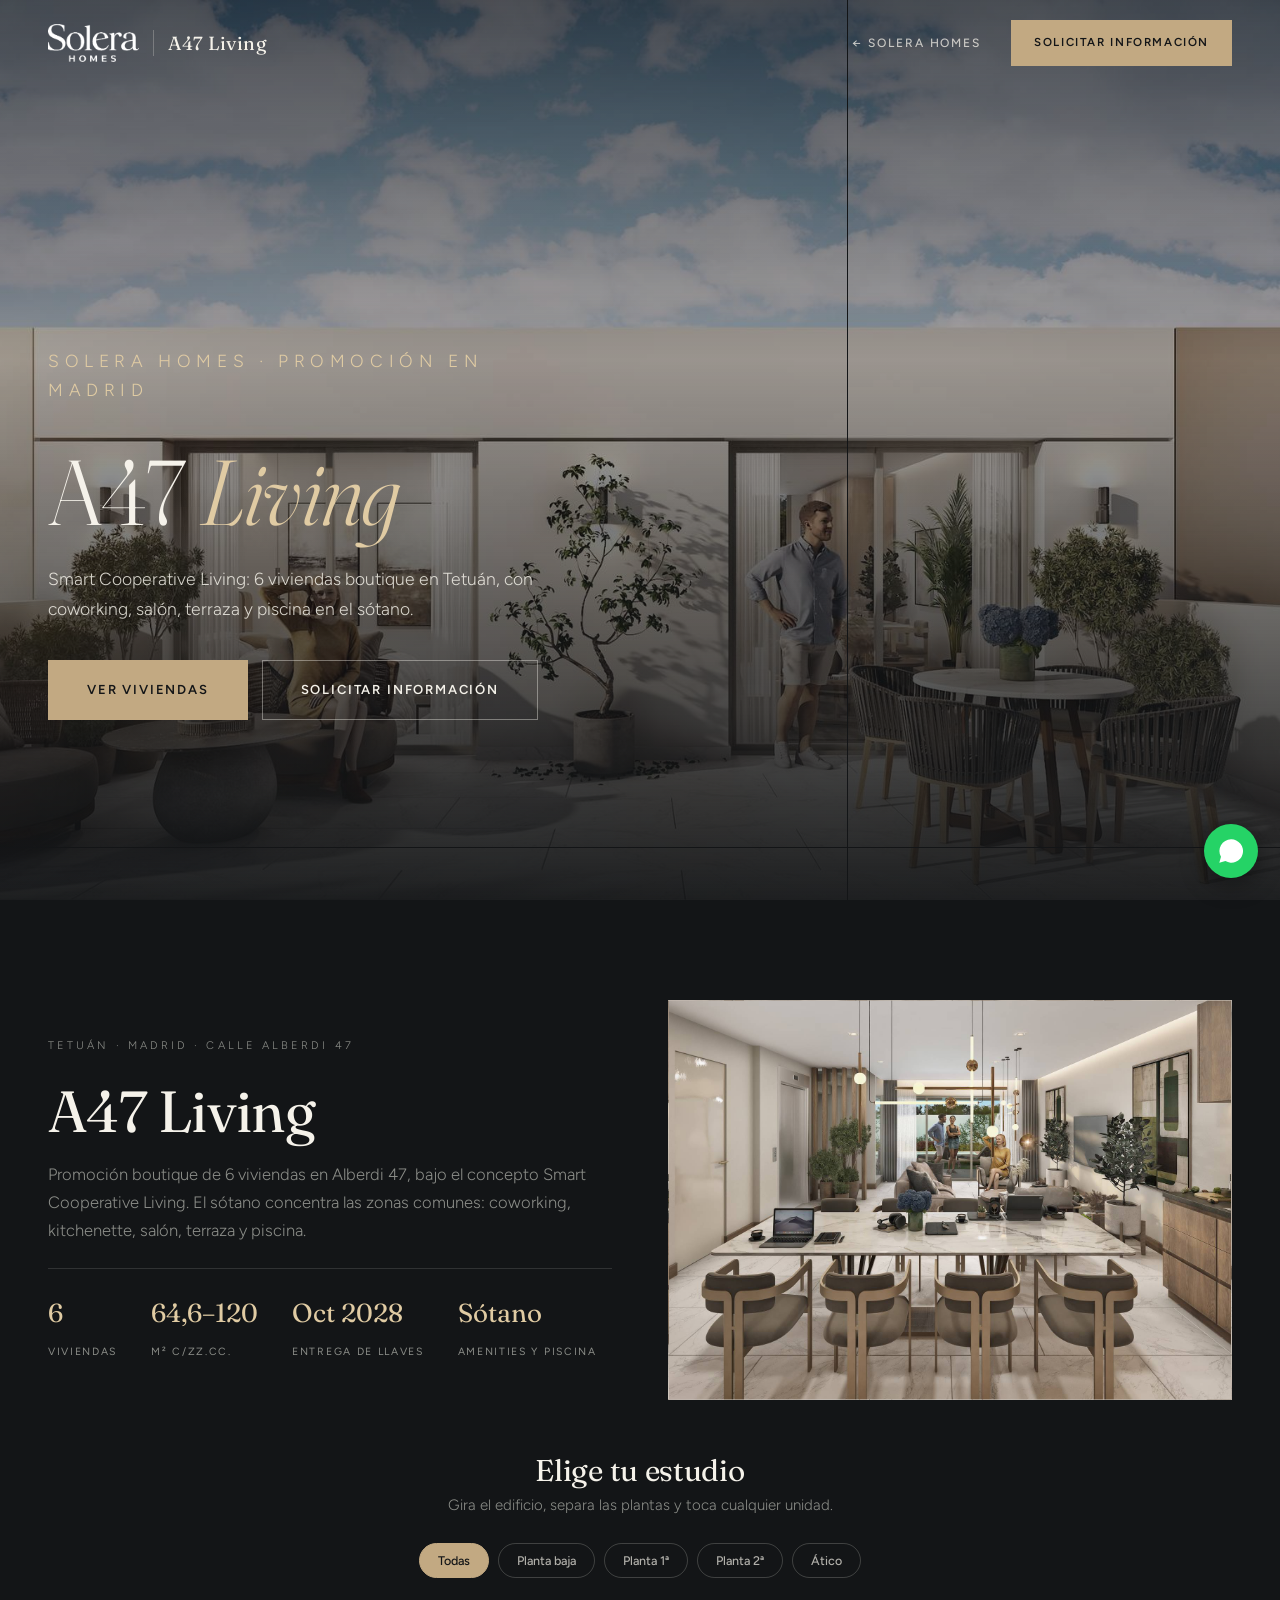
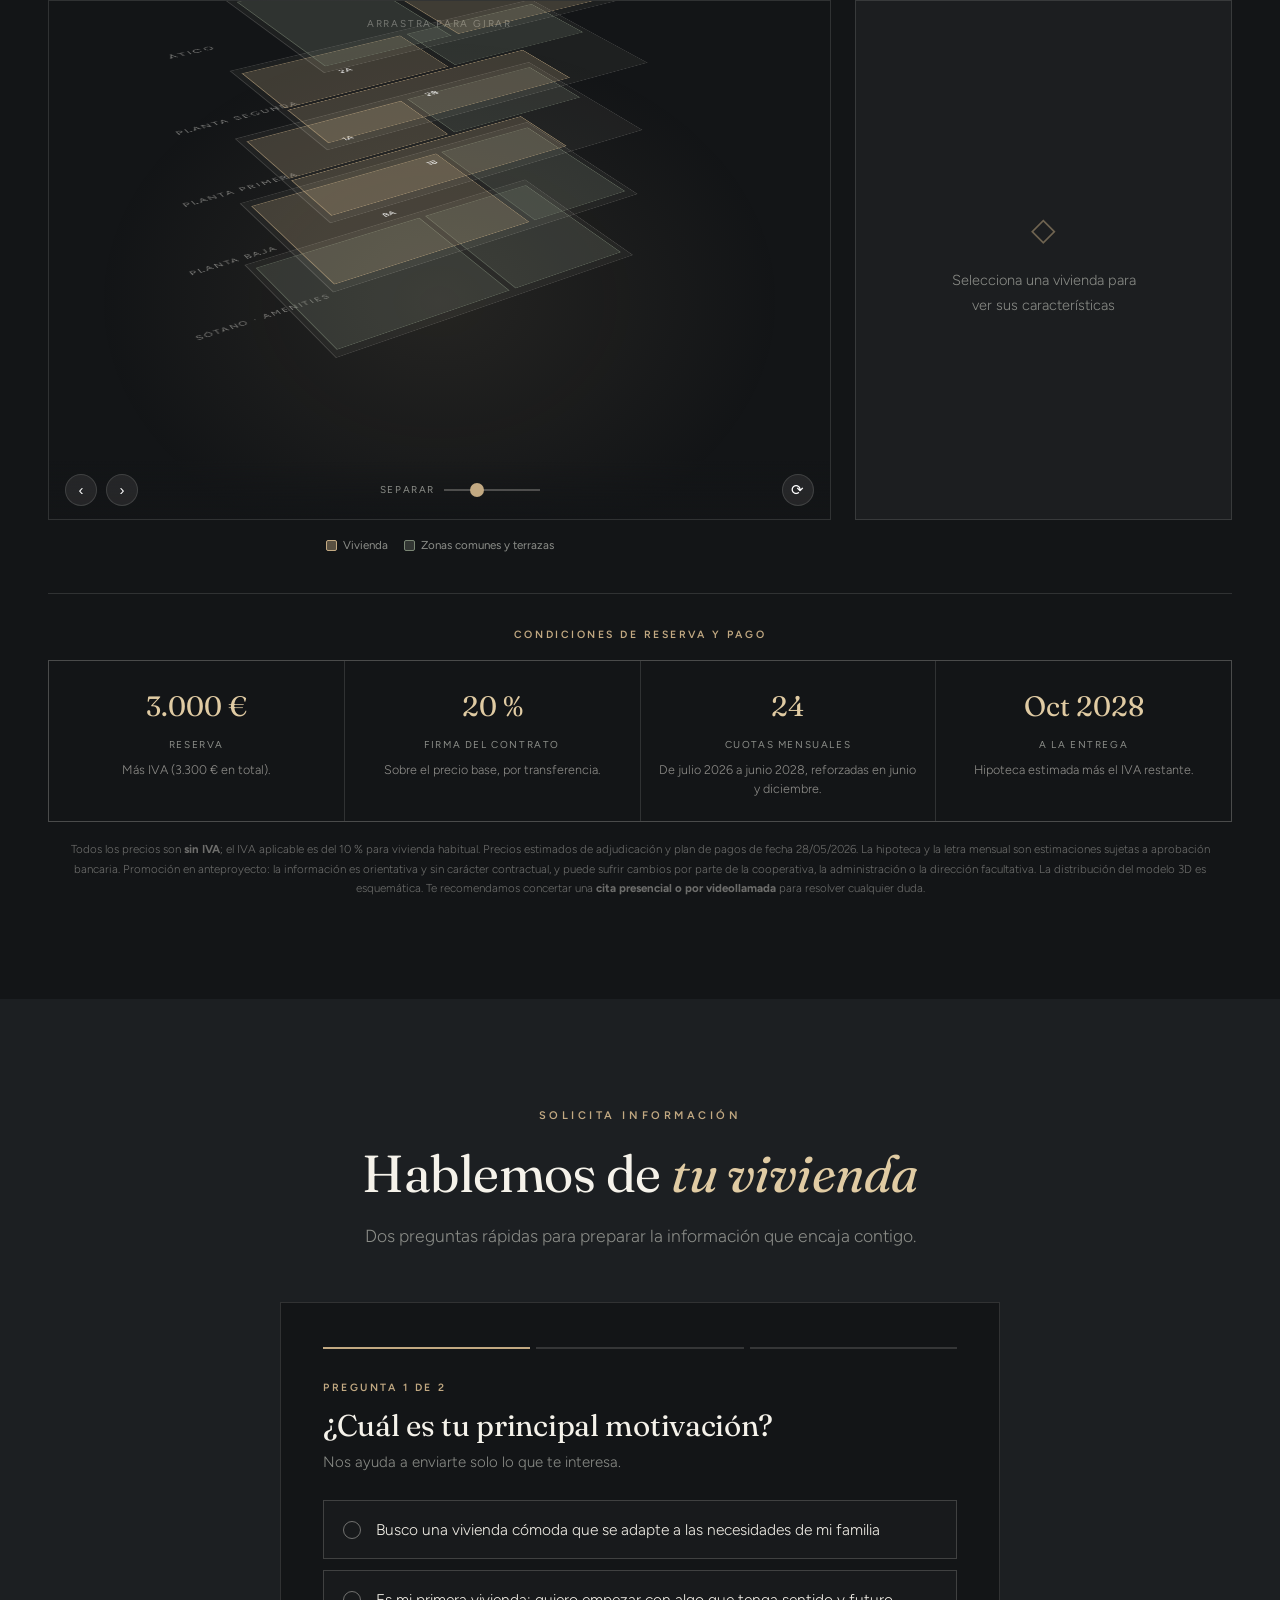
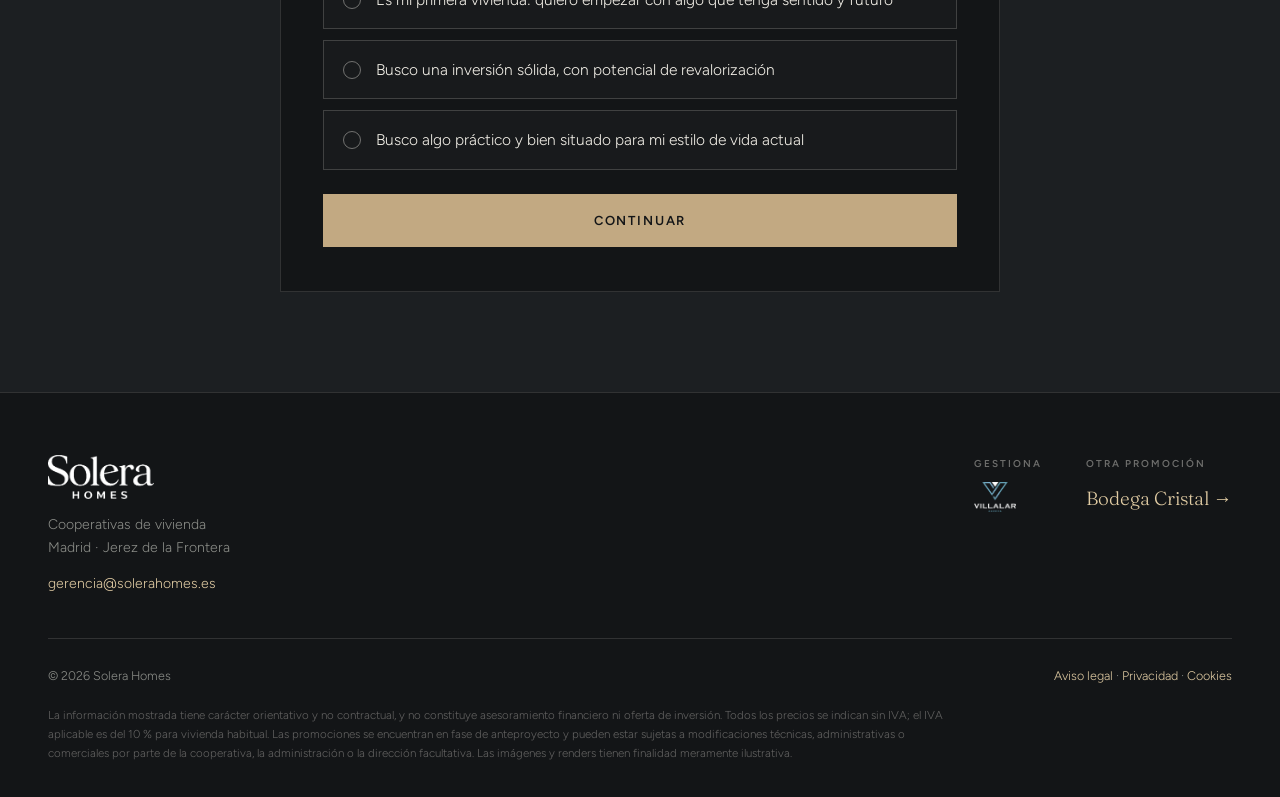
==== a47-living.html @ 7babc44b "Cambio Web CambioWeb" ====
<!DOCTYPE html>
<html lang="es">
<head>
<meta charset="UTF-8">
<meta name="viewport" content="width=device-width, initial-scale=1.0">
<title>A47 Living · 6 viviendas en Tetuán, Madrid · Solera Homes</title>
<meta name="description" content="Promoción boutique de 6 viviendas en Alberdi 47, Tetuán. Coworking, piscina y terraza. Precios y superficies con zonas comunes.">
<link rel="preconnect" href="https://fonts.googleapis.com">
<link rel="preconnect" href="https://fonts.gstatic.com" crossorigin>
<link href="https://fonts.googleapis.com/css2?family=Fraunces:ital,opsz,wght@0,9..144,300;0,9..144,400;0,9..144,500;1,9..144,400&family=Figtree:wght@300;400;500;600&display=swap" rel="stylesheet">
<style>
  :root{
    --negro:#131517;
    --carbon:#1c1f22;
    --carbon-2:#24282c;
    --hueso:#f5f2ea;
    --arena:#c2a982;
    --arena-claro:#e0cba3;
    --verde:#7a8674;
    --naranja:#c08a4e;
    --rojo:#a85f5f;
    --gris:#8b8d88;
    --linea:rgba(245,242,234,.13);
    --max:1240px;
    --display:'Fraunces', Georgia, serif;
    --body:'Figtree','Helvetica Neue',Arial,sans-serif;
  }
  *{margin:0;padding:0;box-sizing:border-box}
  html{scroll-behavior:smooth}
  @media (prefers-reduced-motion: reduce){
    html{scroll-behavior:auto}
    *,*::before,*::after{animation:none!important;transition:none!important}
  }
  body{
    font-family:var(--body);color:var(--hueso);background:var(--negro);
    line-height:1.7;font-size:16.5px;-webkit-font-smoothing:antialiased;overflow-x:hidden;
  }
  h1,h2,h3,h4{font-family:var(--display);font-weight:400;line-height:1.1;letter-spacing:-.01em}
  h1 em,h2 em{font-style:italic;color:var(--arena-claro)}
  a{color:inherit;text-decoration:none}
  img{max-width:100%;display:block}
  .wrap{max-width:var(--max);margin:0 auto;padding:0 28px}
  section{padding:100px 0}
  @media(max-width:760px){section{padding:64px 0}}
  .kicker{display:inline-block;font-size:11px;letter-spacing:.32em;text-transform:uppercase;
    color:var(--arena);font-weight:600;margin-bottom:20px}
  .head{max-width:700px;margin-bottom:52px}
  .head.centro{margin-left:auto;margin-right:auto;text-align:center}
  .head h2{font-size:clamp(31px,4.4vw,52px);margin-bottom:18px}
  .head p{color:var(--gris);font-weight:300;font-size:17.5px}

  .btn{display:inline-block;font-family:var(--body);font-size:13px;font-weight:600;
    letter-spacing:.14em;text-transform:uppercase;padding:18px 38px;text-align:center;
    border:1px solid transparent;cursor:pointer;transition:all .25s ease}
  .btn:focus-visible{outline:3px solid var(--arena);outline-offset:3px}
  .btn-arena{background:var(--arena);color:var(--negro)}
  .btn-arena:hover{background:var(--arena-claro)}
  .btn-linea{background:transparent;color:var(--hueso);border-color:rgba(245,242,234,.4)}
  .btn-linea:hover{border-color:var(--arena);color:var(--arena-claro)}

  /* nav */
  .nav{position:fixed;top:0;left:0;right:0;z-index:100;padding:20px 0;
    transition:all .3s ease;border-bottom:1px solid transparent}
  .nav.solid{background:rgba(19,21,23,.94);backdrop-filter:blur(12px);padding:14px 0;border-bottom-color:var(--linea)}
  .nav-inner{display:flex;justify-content:space-between;align-items:center;gap:20px}
  .nav-logo{height:38px;width:auto}
  .nav-links{display:flex;gap:30px;align-items:center}
  @media(max-width:980px){.nav-links a.link{display:none}}
  .nav-links a.link{font-size:12px;letter-spacing:.16em;text-transform:uppercase;
    color:rgba(245,242,234,.75);font-weight:500}
  .nav-links a.link:hover{color:var(--arena-claro)}
  .nav-btn{font-size:11.5px;letter-spacing:.14em;text-transform:uppercase;font-weight:600;
    background:var(--arena);color:var(--negro);padding:12px 22px}
  .nav-btn:hover{background:var(--arena-claro)}
  .nav-btn .t-corto{display:none}
  @media(max-width:560px){
    .nav-btn{padding:11px 18px;font-size:11px;letter-spacing:.12em}
    .nav-btn .t-largo{display:none}
    .nav-btn .t-corto{display:inline}
    .nav-logo{height:32px}
  }

  /* hero */
  .hero{position:relative;height:100svh;min-height:600px;display:flex;align-items:flex-end;overflow:hidden}
  .hero-bg{position:absolute;inset:0;background-image:url('[data-uri]');background-size:cover;
    background-position:center;animation:zoom 22s ease-out forwards}
  @keyframes zoom{from{transform:scale(1.12)}to{transform:scale(1)}}
  .hero::after{content:"";position:absolute;inset:0;
    background:linear-gradient(180deg, rgba(19,21,23,.7) 0%, rgba(19,21,23,.35) 40%, rgba(19,21,23,.95) 100%)}
  .hero-in{position:relative;z-index:2;width:100%;padding-bottom:80px}
  .hero .kicker{color:var(--arena-claro)}
  @media(max-width:560px){.hero .kicker{letter-spacing:.16em;font-size:10px}}
  .hero h1{font-size:clamp(44px,7.6vw,92px);max-width:900px;margin-bottom:22px;font-weight:300}
  .hero p{max-width:530px;font-size:17.5px;font-weight:300;color:rgba(245,242,234,.85);margin-bottom:36px}
  .hero-btns{display:flex;gap:14px;flex-wrap:wrap}
  @media(max-width:520px){.hero-btns{flex-direction:column}.hero-btns .btn{width:100%}}

  /* cifras */
  .cifras{background:var(--carbon);padding:0}
  .cifras-grid{display:grid;grid-template-columns:repeat(4,1fr)}
  @media(max-width:860px){.cifras-grid{grid-template-columns:repeat(2,1fr)}}
  .cifra{padding:42px 22px;text-align:center;border-right:1px solid var(--linea);border-bottom:1px solid var(--linea)}
  .cifra:last-child{border-right:none}
  @media(max-width:860px){.cifra:nth-child(2n){border-right:none}}
  .cifra strong{display:block;font-family:var(--display);font-size:clamp(32px,5vw,50px);
    font-weight:300;color:var(--arena-claro);line-height:1}
  .cifra span{display:block;margin-top:10px;font-size:11.5px;letter-spacing:.18em;
    text-transform:uppercase;color:var(--gris)}

  /* modelo */
  .modelo-grid{display:grid;grid-template-columns:1fr 1fr;gap:70px;align-items:center}
  @media(max-width:900px){.modelo-grid{grid-template-columns:1fr;gap:40px}}
  .modelo-img{min-height:500px;background-image:url('[data-uri]');background-size:cover;background-position:center}
  @media(max-width:900px){.modelo-img{min-height:300px}}
  .lista{list-style:none;margin-top:8px}
  .lista li{padding:20px 0;border-bottom:1px solid var(--linea);display:flex;gap:18px;align-items:flex-start}
  .lista li:first-child{border-top:1px solid var(--linea)}
  .lista .n{font-family:var(--display);font-style:italic;color:var(--arena);font-size:17px;flex-shrink:0;min-width:26px}
  .lista b{display:block;font-weight:600;font-size:16px;margin-bottom:2px}
  .lista p{color:var(--gris);font-size:14.5px;font-weight:300;line-height:1.6}

  /* ---------- BLOQUE DE PROYECTO ---------- */
  .proyecto{position:relative}
  .proyecto.alt{background:var(--carbon)}
  .proy-cab{display:grid;grid-template-columns:1fr 1fr;gap:56px;align-items:center;margin-bottom:54px}
  @media(max-width:900px){.proy-cab{grid-template-columns:1fr;gap:32px}}
  .proy-foto{min-height:400px;background-size:cover;background-position:center;border:1px solid var(--linea)}
  @media(max-width:900px){.proy-foto{min-height:260px}}
  .proy-lugar{font-size:11px;letter-spacing:.28em;text-transform:uppercase;color:var(--arena);font-weight:600;margin-bottom:14px}
  .proy-cab h2{font-size:clamp(34px,5vw,58px);margin-bottom:16px}
  .proy-cab p{color:var(--gris);font-weight:300;margin-bottom:24px}
  .proy-stats{display:flex;gap:34px;flex-wrap:wrap;padding-top:22px;border-top:1px solid var(--linea)}
  .pstat b{display:block;font-family:var(--display);font-size:26px;font-weight:400;color:var(--arena-claro)}
  .pstat span{font-size:10.5px;letter-spacing:.16em;text-transform:uppercase;color:var(--gris)}

  /* ---------- SELECTOR 3D ---------- */
  .selector{margin-top:8px}
  .sel-cab{text-align:center;max-width:560px;margin:0 auto 24px}
  .sel-cab h3{font-size:clamp(22px,3vw,30px);margin-bottom:6px}
  .sel-cab p{color:var(--gris);font-weight:300;font-size:15px}
  .sel-filtros{display:flex;gap:9px;flex-wrap:wrap;justify-content:center;margin-bottom:22px}
  .sel-filtro{font-family:var(--body);font-size:12.5px;font-weight:500;background:transparent;
    color:rgba(245,242,234,.7);border:1px solid rgba(245,242,234,.2);border-radius:100px;
    padding:9px 18px;cursor:pointer;transition:all .2s ease}
  .sel-filtro:hover{border-color:var(--arena);color:#fff}
  .sel-filtro.on{background:var(--arena);border-color:var(--arena);color:var(--negro)}
  .sel-panel{display:grid;grid-template-columns:1.35fr .65fr;gap:24px;align-items:start}
  @media(max-width:980px){.sel-panel{grid-template-columns:1fr}}

  .escena{position:relative;height:520px;perspective:1500px;perspective-origin:50% 44%;
    background:radial-gradient(ellipse at 50% 58%, rgba(194,169,130,.10), transparent 62%);
    border:1px solid var(--linea);overflow:hidden;cursor:grab;touch-action:pan-y;user-select:none}
  .escena:active{cursor:grabbing}
  @media(max-width:640px){.escena{height:400px}}
  .ewrap{position:absolute;left:50%;top:50%;transform:translate(-50%,-50%);transform-style:preserve-3d}
  .edificio{position:relative;transform-style:preserve-3d;
    transform:rotateX(60deg) rotateZ(var(--rot,-32deg));transition:transform .1s linear}
  .planta{position:absolute;inset:0;transform-style:preserve-3d;
    transform:translateZ(calc(var(--i) * var(--sep,74px)));transition:transform .5s cubic-bezier(.4,0,.2,1)}
  .losa{position:absolute;inset:0;background:rgba(245,242,234,.045);border:1px solid rgba(245,242,234,.16);pointer-events:none}
  .etiqueta{pointer-events:none;position:absolute;left:-94px;top:50%;transform:translateY(-50%);font-family:var(--body);
    font-size:10.5px;letter-spacing:.18em;text-transform:uppercase;color:rgba(245,242,234,.45);white-space:nowrap}
  @media(max-width:640px){.etiqueta{left:6px;top:6px;transform:none;font-size:8.5px;letter-spacing:.1em;color:rgba(245,242,234,.6)}}
  .uni{position:absolute;background:rgba(194,169,130,.2);border:1px solid rgba(194,169,130,.55);
    cursor:pointer;transition:all .2s ease;display:flex;align-items:center;justify-content:center}
  .uni span{font-family:var(--body);font-size:10px;font-weight:600;color:#fff;opacity:.8;pointer-events:none}
  .uni:hover{background:rgba(224,203,163,.45);border-color:var(--arena-claro);box-shadow:0 0 24px rgba(194,169,130,.5)}
  .uni.sel{background:rgba(224,203,163,.72);border-color:#fff;box-shadow:0 0 32px rgba(224,203,163,.8)}
  .uni.oculta{opacity:.1;pointer-events:none}
  .uni.reservada{background:rgba(192,138,78,.22);border-color:rgba(192,138,78,.6)}
  .uni.vendida{background:rgba(168,95,95,.18);border-color:rgba(168,95,95,.5)}
  .uni.comun{background:rgba(122,134,116,.18);border-color:rgba(122,134,116,.5);cursor:default}
  .uni.comun:hover{box-shadow:none;background:rgba(122,134,116,.18)}
  .controles{position:absolute;left:0;right:0;bottom:0;display:flex;justify-content:space-between;
    align-items:center;gap:14px;padding:13px 16px;flex-wrap:wrap;
    background:linear-gradient(0deg, rgba(19,21,23,.95), transparent)}
  .cg{display:flex;align-items:center;gap:9px}
  .cbtn{background:rgba(245,242,234,.08);border:1px solid var(--linea);color:#fff;width:32px;height:32px;
    border-radius:50%;cursor:pointer;font-size:15px;display:flex;align-items:center;justify-content:center;transition:all .2s ease}
  .cbtn:hover{background:var(--arena);color:var(--negro);border-color:var(--arena)}
  .clab{font-size:10px;letter-spacing:.16em;text-transform:uppercase;color:var(--gris)}
  .escena input[type=range]{-webkit-appearance:none;appearance:none;width:96px;height:2px;
    background:rgba(245,242,234,.25);outline:none}
  .escena input[type=range]::-webkit-slider-thumb{-webkit-appearance:none;width:14px;height:14px;
    border-radius:50%;background:var(--arena);cursor:pointer}
  .escena input[type=range]::-moz-range-thumb{width:14px;height:14px;border:none;border-radius:50%;background:var(--arena);cursor:pointer}
  .pista{position:absolute;top:14px;left:50%;transform:translateX(-50%);font-size:10px;letter-spacing:.18em;
    text-transform:uppercase;color:rgba(245,242,234,.4);pointer-events:none;transition:opacity .4s ease}
  .pista.off{opacity:0}
  .leyenda{display:flex;gap:16px;flex-wrap:wrap;justify-content:center;padding-top:16px;font-size:11.5px;color:var(--gris)}
  .ley{display:flex;align-items:center;gap:6px}
  .ley i{width:11px;height:11px;border-radius:2px;display:block}
  .ley.d i{background:rgba(194,169,130,.4);border:1px solid var(--arena)}
  .ley.r i{background:rgba(192,138,78,.3);border:1px solid var(--naranja)}
  .ley.v i{background:rgba(168,95,95,.25);border:1px solid var(--rojo)}
  .ley.c i{background:rgba(122,134,116,.3);border:1px solid var(--verde)}

  .ficha{background:rgba(245,242,234,.04);border:1px solid var(--linea);min-height:520px;display:flex;flex-direction:column}
  @media(max-width:980px){.ficha{min-height:0}}
  .ficha-vacia{flex:1;display:flex;flex-direction:column;align-items:center;justify-content:center;
    text-align:center;padding:40px 26px;color:var(--gris)}
  .ficha-vacia .ic{font-size:32px;color:rgba(194,169,130,.5);margin-bottom:12px}
  .ficha-vacia p{font-weight:300;font-size:14.5px;max-width:200px}
  .ficha-cont{display:none;flex-direction:column;flex:1}
  .ficha-cont.on{display:flex;animation:fadeSel .35s ease}
  @keyframes fadeSel{from{opacity:0;transform:translateY(8px)}to{opacity:1;transform:none}}
  .ficha-img{height:170px;background-size:cover;background-position:center;flex-shrink:0}
  .ficha-body{padding:22px;flex:1;display:flex;flex-direction:column}
  .estado{display:inline-block;align-self:flex-start;font-size:9.5px;letter-spacing:.18em;
    text-transform:uppercase;font-weight:600;padding:5px 11px;border-radius:100px;margin-bottom:10px}
  .estado.disponible{background:rgba(194,169,130,.18);color:var(--arena-claro);border:1px solid rgba(194,169,130,.5)}
  .estado.reservada{background:rgba(192,138,78,.16);color:#d9a468;border:1px solid rgba(192,138,78,.5)}
  .estado.vendida{background:rgba(168,95,95,.14);color:#c98181;border:1px solid rgba(168,95,95,.45)}
  .ficha h4{font-size:25px;font-weight:400;color:#fff;margin-bottom:2px}
  .fsub{font-size:11px;letter-spacing:.16em;text-transform:uppercase;color:var(--arena);font-weight:600;margin-bottom:16px}
  .fdatos{display:grid;grid-template-columns:1fr 1fr;gap:1px;background:var(--linea);border:1px solid var(--linea);margin-bottom:16px}
  .fdato{background:var(--carbon-2);padding:12px 14px}
  .fdato b{display:block;font-family:var(--display);font-size:18px;font-weight:400;color:#fff}
  .fdato span{font-size:9.5px;letter-spacing:.14em;text-transform:uppercase;color:var(--gris)}
  .fextras{list-style:none;margin-bottom:18px}
  .fextras li{padding:8px 0;border-bottom:1px solid var(--linea);font-size:13.5px;font-weight:300;
    color:rgba(245,242,234,.82);display:flex;gap:11px;align-items:baseline}
  .fextras li::before{content:"";width:13px;height:1px;background:var(--arena);flex-shrink:0;transform:translateY(-4px)}
  .fprecio{margin-top:auto;padding-top:14px;border-top:1px solid var(--linea);margin-bottom:14px}
  .fprecio .l{font-size:9.5px;letter-spacing:.16em;text-transform:uppercase;color:var(--gris)}
  .fprecio b{display:block;font-family:var(--display);font-size:26px;font-weight:400;color:var(--arena-claro)}
  .fbtn{display:block;width:100%;font-family:var(--body);font-size:12.5px;font-weight:600;letter-spacing:.12em;
    text-transform:uppercase;padding:15px;text-align:center;border:none;cursor:pointer;
    background:var(--arena);color:var(--negro);transition:background .2s ease}
  .fbtn:hover{background:var(--arena-claro)}
  .fbtn.off{background:rgba(245,242,234,.1);color:var(--gris);cursor:not-allowed}
  .sel-aviso{text-align:center;font-size:11.5px;color:rgba(245,242,234,.4);margin-top:18px;font-weight:300}

  /* banda */
  .banda{position:relative;padding:120px 0;text-align:center;
    background-image:url('[data-uri]');background-size:cover;background-position:center}
  .banda::after{content:"";position:absolute;inset:0;background:rgba(19,21,23,.74)}
  .banda-in{position:relative;z-index:2}
  .banda p{font-family:var(--display);font-style:italic;font-size:clamp(24px,3.6vw,42px);
    font-weight:300;max-width:820px;margin:0 auto}
  .banda small{display:block;margin-top:18px;font-family:var(--body);font-style:normal;font-size:11px;
    letter-spacing:.24em;text-transform:uppercase;color:var(--arena)}

  /* unlock */
  .unlock{background:var(--carbon)}
  .unlock-box{max-width:720px;margin:0 auto;background:var(--negro);border:1px solid var(--linea);padding:44px 42px}
  @media(max-width:620px){.unlock-box{padding:28px 20px}}
  .progreso{display:flex;gap:6px;margin-bottom:30px}
  .progreso i{flex:1;height:2px;background:rgba(245,242,234,.15);transition:background .3s ease}
  .progreso i.on{background:var(--arena)}
  .paso{display:none}
  .paso.activo{display:block;animation:fadeSel .4s ease}
  .paso-n{font-size:10.5px;letter-spacing:.24em;text-transform:uppercase;color:var(--arena);font-weight:600;margin-bottom:12px}
  .paso h3{font-size:clamp(22px,3vw,30px);margin-bottom:8px}
  .paso .sub{color:var(--gris);font-size:15px;font-weight:300;margin-bottom:24px}
  .opciones{display:grid;gap:11px}
  .opcion{display:flex;gap:15px;align-items:flex-start;padding:17px 19px;
    border:1px solid rgba(245,242,234,.18);background:rgba(245,242,234,.02);cursor:pointer;
    text-align:left;width:100%;color:var(--hueso);font-family:var(--body);font-size:15.5px;
    font-weight:300;line-height:1.5;transition:all .2s ease}
  .opcion:hover{border-color:var(--arena);background:rgba(194,169,130,.08)}
  .opcion.sel{border-color:var(--arena);background:rgba(194,169,130,.14)}
  .opcion .marca{width:18px;height:18px;border:1px solid rgba(245,242,234,.4);border-radius:50%;
    flex-shrink:0;margin-top:3px;position:relative;transition:all .2s ease}
  .opcion.sel .marca{border-color:var(--arena);background:var(--arena)}
  .opcion.sel .marca::after{content:"";position:absolute;inset:5px;background:var(--negro);border-radius:50%}
  .campos{display:grid;gap:15px}
  .fila{display:grid;grid-template-columns:1fr 1fr;gap:15px}
  @media(max-width:560px){.fila{grid-template-columns:1fr}}
  .campo label{display:block;font-size:10.5px;letter-spacing:.16em;text-transform:uppercase;
    color:var(--arena-claro);margin-bottom:7px;font-weight:600}
  .campo input,.campo select{width:100%;background:rgba(245,242,234,.05);
    border:1px solid rgba(245,242,234,.22);color:var(--hueso);padding:14px 15px;
    font-family:var(--body);font-size:15.5px;font-weight:300}
  .campo select{appearance:none;background-image:url("data:image/svg+xml,%3Csvg xmlns='http://www.w3.org/2000/svg' width='12' height='8'%3E%3Cpath d='M1 1l5 5 5-5' fill='none' stroke='%23e0cba3' stroke-width='1.5'/%3E%3C/svg%3E");background-repeat:no-repeat;background-position:right 15px center}
  .campo select option{background:var(--carbon);color:var(--hueso)}
  .campo input::placeholder{color:rgba(245,242,234,.35)}
  .campo input:focus,.campo select:focus{outline:none;border-color:var(--arena)}
  .campo input:read-only{background:rgba(194,169,130,.1);border-color:rgba(194,169,130,.4);color:var(--arena-claro)}
  .rgpd{display:flex;gap:12px;align-items:flex-start;font-size:13px;color:var(--gris);
    font-weight:300;line-height:1.55;margin-top:4px;cursor:pointer}
  .rgpd input{margin-top:4px;accent-color:var(--arena);width:16px;height:16px;flex-shrink:0}
  .rgpd a{color:var(--arena-claro);text-decoration:underline}
  .nav-paso{display:flex;gap:12px;margin-top:24px;align-items:center}
  .volver{background:none;border:none;color:var(--gris);font-family:var(--body);font-size:12.5px;
    letter-spacing:.1em;text-transform:uppercase;cursor:pointer;padding:8px 0}
  .volver:hover{color:var(--hueso)}
  .nav-paso .btn{flex:1}
  .error{color:#c98181;font-size:13.5px;margin-top:12px;display:none}
  .error.on{display:block}
  .resultado{display:none;text-align:center}
  .resultado.activo{display:block;animation:fadeSel .5s ease}
  .resultado .icono{font-family:var(--display);font-size:42px;color:var(--arena);margin-bottom:10px;font-style:italic}
  .resultado h3{font-size:clamp(24px,3.4vw,34px);margin-bottom:14px}
  .resultado .perfil{display:inline-block;font-size:10.5px;letter-spacing:.2em;text-transform:uppercase;
    color:var(--arena);border:1px solid var(--arena);padding:7px 16px;margin-bottom:20px;font-weight:600}
  .resultado p.msg{color:rgba(245,242,234,.82);font-weight:300;max-width:480px;margin:0 auto 24px}
  .rec{border:1px solid var(--linea);padding:20px;text-align:left;margin-bottom:12px;
    display:flex;gap:16px;align-items:center}
  .rec-img{width:84px;height:84px;flex-shrink:0;background-size:cover;background-position:center}
  .rec b{display:block;font-family:var(--display);font-size:20px;font-weight:400;margin-bottom:2px}
  .rec .l{font-size:10.5px;letter-spacing:.18em;text-transform:uppercase;color:var(--arena);font-weight:600}
  .rec p{font-size:13.5px;color:var(--gris);font-weight:300;margin-top:4px}

  /* footer */
  footer{background:var(--negro);border-top:1px solid var(--linea);padding:62px 0 34px;
    font-size:14px;font-weight:300;color:var(--gris)}
  .foot-top{display:flex;justify-content:space-between;gap:40px;flex-wrap:wrap;margin-bottom:42px}
  .foot-logo{height:44px;width:auto;margin-bottom:14px}
  .foot-roles{display:flex;gap:44px;flex-wrap:wrap}
  .rol span{display:block;font-size:10px;letter-spacing:.2em;text-transform:uppercase;
    color:rgba(245,242,234,.4);margin-bottom:10px;font-weight:600}
  .rol img{height:30px;width:auto}
  .foot-bajo{border-top:1px solid var(--linea);padding-top:26px;display:flex;justify-content:space-between;
    gap:20px;flex-wrap:wrap;font-size:12.5px}
  .foot-bajo a{color:var(--arena-claro)}
  .legal{margin-top:20px;font-size:11.5px;color:rgba(245,242,234,.35);line-height:1.65;max-width:920px}

  .wa{position:fixed;bottom:22px;right:22px;z-index:90;width:54px;height:54px;border-radius:50%;
    background:#25D366;display:flex;align-items:center;justify-content:center;
    box-shadow:0 6px 24px rgba(0,0,0,.4);transition:transform .2s ease}
  .wa:hover{transform:scale(1.08)}
  .wa svg{width:28px;height:28px;fill:#fff}

  .rv{opacity:0;transform:translateY(24px);transition:opacity .8s ease,transform .8s ease}
  .rv.in{opacity:1;transform:none}
  @media (prefers-reduced-motion: reduce){.rv{opacity:1;transform:none}}
  /* ===== CONFIGURADOR MODULAR (Bodega Cristal) ===== */
  .cfg-panel{display:grid;grid-template-columns:.85fr 1.15fr;gap:28px;align-items:start}
  @media(max-width:980px){.cfg-panel{grid-template-columns:1fr}}
  .cfg-controles{background:rgba(245,242,234,.04);border:1px solid var(--linea);padding:26px}
  .cfg-grupo{margin-bottom:22px}
  .cfg-label{display:block;font-size:10.5px;letter-spacing:.18em;text-transform:uppercase;
    color:var(--arena-claro);font-weight:600;margin-bottom:10px}
  .cfg-ops{display:flex;gap:8px;flex-wrap:wrap}
  .cfg-op{font-family:var(--body);font-size:13.5px;font-weight:500;background:transparent;
    color:rgba(245,242,234,.75);border:1px solid rgba(245,242,234,.22);
    padding:10px 16px;cursor:pointer;transition:all .2s ease;min-width:44px}
  .cfg-op:hover{border-color:var(--arena);color:#fff}
  .cfg-op.on{background:var(--arena);border-color:var(--arena);color:var(--negro)}
  .cfg-resumen{border-top:1px solid var(--linea);padding-top:20px;margin-bottom:20px}
  .cfg-sup .l{font-size:10px;letter-spacing:.16em;text-transform:uppercase;color:var(--gris)}
  .cfg-sup b{display:block;font-family:var(--display);font-size:38px;font-weight:300;color:#fff;line-height:1.1}
  .cfg-desglose{list-style:none;margin-top:14px}
  .cfg-desglose li{display:flex;justify-content:space-between;gap:12px;padding:6px 0;
    border-bottom:1px solid rgba(245,242,234,.09);font-size:13px;font-weight:300;color:rgba(245,242,234,.75)}
  .cfg-desglose li b{font-weight:500;color:rgba(245,242,234,.95)}
  .cfg-desglose li i{width:9px;height:9px;border-radius:2px;display:inline-block;margin-right:8px;vertical-align:middle}
  .cfg-precio{border-top:1px solid var(--linea);padding-top:18px;margin-bottom:18px}
  .cfg-precio .l{font-size:10px;letter-spacing:.16em;text-transform:uppercase;color:var(--gris)}
  .cfg-precio b{display:block;font-family:var(--display);font-size:29px;font-weight:400;color:var(--arena-claro);line-height:1.2}
  .cfg-precio small{display:block;margin-top:9px;font-size:11.5px;color:rgba(245,242,234,.45);
    font-weight:300;line-height:1.55}
  .cfg-escena{height:560px}
  @media(max-width:640px){.cfg-escena{height:420px}}
  #cfgPlanta{transform:rotateX(var(--inc,58deg)) rotateZ(var(--rot,-30deg));transition:transform .1s linear}
  .estancia{position:absolute;transform-style:preserve-3d}
  .suelo{position:absolute;inset:0;display:flex;align-items:center;justify-content:center;
    border:1px solid rgba(245,242,234,.28)}
  .suelo span{font-family:var(--body);font-size:9.5px;letter-spacing:.06em;color:rgba(255,255,255,.92);
    text-align:center;line-height:1.25;pointer-events:none;padding:2px}
  .suelo span em{display:block;font-style:normal;font-size:8.5px;opacity:.75;margin-top:1px}
  .muro{position:absolute;background:rgba(245,242,234,.14);border:0}
  .m-n{transform-origin:top;transform:rotateX(-90deg)}
  .m-s{transform-origin:bottom;transform:rotateX(90deg)}
  .m-o{transform-origin:left;transform:rotateY(90deg)}
  .m-e{transform-origin:right;transform:rotateY(-90deg)}
  .cfg-galeria{margin-top:34px}
  .cfg-gal-tit{text-align:center;font-size:10.5px;letter-spacing:.24em;text-transform:uppercase;
    color:var(--arena);font-weight:600;margin-bottom:16px}
  .cfg-gal-grid{display:grid;grid-template-columns:repeat(3,1fr);gap:14px}
  @media(max-width:760px){.cfg-gal-grid{grid-template-columns:1fr}}
  .cfg-gal figure{margin:0;border:1px solid var(--linea)}
  .cfg-gal .im{height:190px;background-size:cover;background-position:center}
  .cfg-gal figcaption{padding:11px 14px;font-size:12.5px;font-weight:300;color:var(--gris)}

  .cfg-nota{font-size:11.5px;color:rgba(245,242,234,.45);font-weight:300;margin-top:9px;line-height:1.5}
  .cfg-op.off,.cfg-op:disabled{opacity:.3;cursor:not-allowed}
  .cfg-op.off:hover,.cfg-op:disabled:hover{border-color:rgba(245,242,234,.22);color:rgba(245,242,234,.75)}
  .cfg-meta{font-size:11px;letter-spacing:.14em;text-transform:uppercase;color:var(--arena);
    font-weight:600;margin-bottom:12px}
  .cfg-desglose li span{display:flex;align-items:center;gap:0}
  .cfg-iva{display:block;margin-top:8px;font-size:12px;color:var(--arena-claro);font-weight:400}
  .cfg-iva strong{font-weight:600}
  .cfg-cita{margin-top:14px;font-size:12.5px;color:rgba(245,242,234,.6);font-weight:300;line-height:1.55;text-align:center}
  .cfg-cita strong{color:var(--arena-claro);font-weight:500}
  .cfg-pagos{margin-top:38px;padding-top:32px;border-top:1px solid var(--linea)}
  .pagos-grid{display:grid;grid-template-columns:repeat(4,1fr);gap:1px;background:var(--linea);
    border:1px solid var(--linea)}
  @media(max-width:760px){.pagos-grid{grid-template-columns:repeat(2,1fr)}}
  @media(max-width:440px){.pagos-grid{grid-template-columns:1fr}}
  .pago{background:var(--negro);padding:22px 18px;text-align:center}
  .pago b{display:block;font-family:var(--display);font-size:28px;font-weight:400;color:var(--arena-claro)}
  .pago span{display:block;font-size:10px;letter-spacing:.16em;text-transform:uppercase;
    color:var(--gris);margin:6px 0 8px}
  .pago p{font-size:12.5px;color:rgba(245,242,234,.55);font-weight:300;line-height:1.5}

  /* ===== FORMULARIOS CLIENTIFY ===== */
  .paso .perfil{display:inline-block;font-size:10.5px;letter-spacing:.2em;text-transform:uppercase;
    color:var(--arena);border:1px solid var(--arena);padding:6px 14px;margin-bottom:14px;font-weight:600}
  .form-resumen{border:1px solid rgba(194,169,130,.4);background:rgba(194,169,130,.08);
    padding:14px 16px;margin-bottom:20px;font-size:13.5px;font-weight:300;color:var(--arena-claro);
    line-height:1.55;display:none}
  .form-resumen.on{display:block}
  .form-resumen b{display:block;font-size:10px;letter-spacing:.18em;text-transform:uppercase;
    color:var(--gris);font-weight:600;margin-bottom:5px}
  .form-tabs{display:none;gap:8px;margin-bottom:18px}
  .form-tabs.on{display:flex}
  .form-tab{flex:1;font-family:var(--body);font-size:12.5px;font-weight:600;letter-spacing:.08em;
    background:transparent;color:rgba(245,242,234,.7);border:1px solid rgba(245,242,234,.22);
    padding:12px 14px;cursor:pointer;transition:all .2s ease}
  .form-tab:hover{border-color:var(--arena);color:#fff}
  .form-tab.on{background:var(--arena);border-color:var(--arena);color:var(--negro)}
  .cl-wrap{display:none;background:var(--hueso);color:var(--tinta);padding:20px;border-radius:3px;
    min-height:120px}
  .cl-wrap.on{display:block}
  .cl-wrap a{color:var(--granate,#7d3c46)}
  .cl-fallback{font-size:14px;color:#555}
  .form-cita{margin-top:16px;font-size:12.5px;color:rgba(245,242,234,.6);font-weight:300;
    line-height:1.55;text-align:center}
  .form-cita strong{color:var(--arena-claro);font-weight:500}

  .fprecio .f-iva{display:block;margin-top:6px;font-size:11px;color:var(--arena-claro);font-weight:400;letter-spacing:0;text-transform:none}
  .fprecio .f-letra{display:block;margin-top:6px;font-size:11px;color:rgba(245,242,234,.5);font-weight:300;letter-spacing:0;text-transform:none;line-height:1.45}

  /* ===== navegación entre páginas ===== */
  .nav-volver{font-size:12px;letter-spacing:.14em;text-transform:uppercase;color:rgba(245,242,234,.7);
    display:inline-flex;align-items:center;gap:8px;font-weight:500}
  .nav-volver:hover{color:var(--arena-claro)}
  .marca-proy{display:flex;align-items:center;gap:14px}
  .marca-proy .sep{width:1px;height:26px;background:rgba(245,242,234,.25)}
  .marca-proy .nom{font-family:var(--display);font-size:19px;color:var(--hueso);letter-spacing:.02em}

  /* ===== tarjetas de promoción en la home ===== */
  .promos{display:grid;grid-template-columns:1fr 1fr;gap:26px}
  @media(max-width:860px){.promos{grid-template-columns:1fr}}
  .promo{position:relative;overflow:hidden;min-height:520px;display:flex;align-items:flex-end;
    border:1px solid var(--linea);transition:border-color .3s ease}
  .promo:hover{border-color:rgba(194,169,130,.55)}
  .promo-bg{position:absolute;inset:0;background-size:cover;background-position:center;transition:transform .7s ease}
  .promo:hover .promo-bg{transform:scale(1.05)}
  .promo::after{content:"";position:absolute;inset:0;
    background:linear-gradient(180deg,rgba(19,21,23,.15) 0%,rgba(19,21,23,.55) 50%,rgba(19,21,23,.95) 100%)}
  .promo-in{position:relative;z-index:2;padding:34px 32px;width:100%}
  .promo .lugar{font-size:10.5px;letter-spacing:.24em;text-transform:uppercase;color:var(--arena);
    font-weight:600;margin-bottom:8px}
  .promo h3{font-size:36px;margin-bottom:8px}
  .promo p{color:rgba(245,242,234,.75);font-size:15px;font-weight:300;margin-bottom:18px}
  .promo-datos{display:flex;gap:26px;flex-wrap:wrap;margin-bottom:22px;padding-top:18px;
    border-top:1px solid rgba(245,242,234,.18)}
  .promo-dato b{display:block;font-family:var(--display);font-size:22px;font-weight:400;color:var(--arena-claro)}
  .promo-dato span{font-size:10.5px;letter-spacing:.14em;text-transform:uppercase;color:var(--gris)}
  .promo-link{font-size:12px;letter-spacing:.14em;text-transform:uppercase;font-weight:600;color:var(--hueso);
    border-bottom:1px solid var(--arena);padding-bottom:5px;display:inline-block}
  .promo:hover .promo-link{color:var(--arena-claro)}

  /* ===== formulario Clientify (sin envoltorio de color) ===== */
  .cl-wrap{display:block!important;width:100%;max-width:100%;background:none;padding:0;min-height:0;border-radius:0}
  .cl-wrap iframe{width:100%!important;max-width:100%;border:0;display:block;min-height:640px}
  .cl-wrap > *{max-width:100%}
  .cl-fallback{font-size:14px;color:rgba(245,242,234,.7);padding:18px;border:1px solid var(--linea)}
  .cl-cargando{font-size:13px;color:var(--gris);font-weight:300;padding:24px;text-align:center;
    border:1px dashed rgba(245,242,234,.2)}
</style>
</head>
<body>
<header class="nav" id="nav">
  <div class="wrap nav-inner">
    <div class="marca-proy">
      <a href="index.html"><img class="nav-logo" src="[data-uri]" alt="Solera Homes"></a>
      <span class="sep"></span>
      <span class="nom">A47 Living</span>
    </div>
    <nav class="nav-links">
      <a class="nav-volver link" href="index.html">← Solera Homes</a>
      <a class="btn nav-btn" href="#unlock"><span class="t-largo">Solicitar información</span><span class="t-corto">Info</span></a>
    </nav>
  </div>
</header>
<section class="hero hero-proy">
  <div class="hero-bg"></div>
  <div class="wrap hero-in">
    <p class="kicker">Solera Homes · Promoción en Madrid</p>
    <h1>A47 <em>Living</em></h1>
    <p>Smart Cooperative Living: 6 viviendas boutique en Tetuán, con coworking, salón, terraza y piscina en el sótano.</p>
    <div class="hero-btns">
      <a class="btn btn-arena" href="#a47">Ver viviendas</a>
      <a class="btn btn-linea" href="#unlock">Solicitar información</a>
    </div>
  </div>
</section>

<!-- ================= PROYECTO 1 · A47 LIVING ================= -->
<section class="proyecto" id="a47">
  <div class="wrap">
    <div class="proy-cab">
      <div class="rv">
        <p class="proy-lugar">Tetuán · Madrid · Calle Alberdi 47</p>
        <h2>A47 Living</h2>
        <p>Promoción boutique de 6 viviendas en Alberdi 47, bajo el concepto Smart Cooperative Living. El sótano concentra las zonas comunes: coworking, kitchenette, salón, terraza y piscina.</p>
        <div class="proy-stats">
          <div class="pstat"><b>6</b><span>viviendas</span></div>
          <div class="pstat"><b>64,6–120</b><span>m² c/zz.cc.</span></div>
          <div class="pstat"><b>Oct 2028</b><span>entrega de llaves</span></div>
          <div class="pstat"><b>Sótano</b><span>amenities y piscina</span></div>
        </div>
      </div>
      <div class="proy-foto rv" style="background-image:url('[data-uri]')"></div>
    </div>

    <div class="selector rv" id="sel-a47">
      <div class="sel-cab">
        <h3>Elige tu estudio</h3>
        <p>Gira el edificio, separa las plantas y toca cualquier unidad.</p>
      </div>
      <div class="sel-filtros" data-filtros></div>
      <div class="sel-panel">
        <div>
          <div class="escena" data-escena>
            <p class="pista" data-pista>Arrastra para girar</p>
            <div class="ewrap"><div class="edificio" data-edificio></div></div>
            <div class="controles">
              <div class="cg">
                <button class="cbtn" data-izq aria-label="Girar a la izquierda">‹</button>
                <button class="cbtn" data-der aria-label="Girar a la derecha">›</button>
              </div>
              <div class="cg">
                <span class="clab">Separar</span>
                <input type="range" data-sep min="44" max="125" value="74" aria-label="Separación entre plantas">
              </div>
              <div class="cg"><button class="cbtn" data-reset aria-label="Restablecer vista">⟳</button></div>
            </div>
          </div>
          <div class="leyenda">
            <div class="ley d"><i></i> Vivienda</div>
            <div class="ley c"><i></i> Zonas comunes y terrazas</div>
          </div>
        </div>
        <aside class="ficha">
          <div class="ficha-vacia" data-vacia><p class="ic">◇</p><p>Selecciona una vivienda para ver sus características</p></div>
          <div class="ficha-cont" data-cont>
            <div class="ficha-img" data-img></div>
            <div class="ficha-body">
              <span class="estado disponible" data-estado>Disponible</span>
              <h4 data-nombre>—</h4>
              <p class="fsub" data-planta>—</p>
              <div class="fdatos">
                <div class="fdato"><b data-sup>—</b><span>m² c/zz.cc.</span></div>
                <div class="fdato"><b data-banos>—</b><span>baño</span></div>
                <div class="fdato"><b data-dorm>—</b><span>dormitorio</span></div>
                <div class="fdato"><b data-ext>—</b><span>m² terraza</span></div>
              </div>
              <ul class="fextras" data-extras></ul>
              <div class="fprecio">
                <span class="l">Precio de adjudicación</span>
                <b data-precio>—</b>
                <span class="f-iva">Sin IVA · IVA aplicable del 10 %</span>
                <span class="f-letra" data-letra></span>
              </div>
              <button class="fbtn" type="button" data-cta>Solicitar información</button>
            </div>
          </div>
        </aside>
      </div>
      <div class="cfg-pagos">
        <p class="cfg-gal-tit">Condiciones de reserva y pago</p>
        <div class="pagos-grid">
          <div class="pago"><b>3.000 €</b><span>Reserva</span><p>Más IVA (3.300 € en total).</p></div>
          <div class="pago"><b>20 %</b><span>Firma del contrato</span><p>Sobre el precio base, por transferencia.</p></div>
          <div class="pago"><b>24</b><span>Cuotas mensuales</span><p>De julio 2026 a junio 2028, reforzadas en junio y diciembre.</p></div>
          <div class="pago"><b>Oct 2028</b><span>A la entrega</span><p>Hipoteca estimada más el IVA restante.</p></div>
        </div>
      </div>

      <p class="sel-aviso">Todos los precios son <strong>sin IVA</strong>; el IVA aplicable es del 10 % para vivienda habitual. Precios estimados de adjudicación y plan de pagos de fecha 28/05/2026. La hipoteca y la letra mensual son estimaciones sujetas a aprobación bancaria. Promoción en anteproyecto: la información es orientativa y sin carácter contractual, y puede sufrir cambios por parte de la cooperativa, la administración o la dirección facultativa. La distribución del modelo 3D es esquemática. Te recomendamos concertar una <strong>cita presencial o por videollamada</strong> para resolver cualquier duda.</p>
    </div>
  </div>
</section>

<section class="unlock" id="unlock">
  <div class="wrap">
    <div class="head centro rv">
      <span class="kicker">Solicita información</span>
      <h2>Hablemos de <em>tu vivienda</em></h2>
      <p>Dos preguntas rápidas para preparar la información que encaja contigo.</p>
    </div>

    <div class="unlock-box rv">
      <div class="progreso" id="progreso"><i class="on"></i><i></i><i></i></div>

      <div class="paso activo" data-paso="1">
        <p class="paso-n">Pregunta 1 de 2</p>
        <h3>¿Cuál es tu principal motivación?</h3>
        <p class="sub">Nos ayuda a enviarte solo lo que te interesa.</p>
        <div class="opciones">
          <button class="opcion" data-campo="motivacion" data-valor="familia" data-perfil="Familia en crecimiento"><span class="marca"></span>Busco una vivienda cómoda que se adapte a las necesidades de mi familia</button>
          <button class="opcion" data-campo="motivacion" data-valor="primera" data-perfil="Primera vivienda"><span class="marca"></span>Es mi primera vivienda: quiero empezar con algo que tenga sentido y futuro</button>
          <button class="opcion" data-campo="motivacion" data-valor="inversor" data-perfil="Perfil inversor"><span class="marca"></span>Busco una inversión sólida, con potencial de revalorización</button>
          <button class="opcion" data-campo="motivacion" data-valor="etapa" data-perfil="Nueva etapa"><span class="marca"></span>Busco algo práctico y bien situado para mi estilo de vida actual</button>
        </div>
      </div>

      <div class="paso" data-paso="2">
        <p class="paso-n">Pregunta 2 de 2</p>
        <h3>¿Cómo prefieres decidir?</h3>
        <p class="sub">Así sabemos cómo acompañarte, sin agobios.</p>
        <div class="opciones">
          <button class="opcion" data-campo="estilo" data-valor="directo"><span class="marca"></span>Voy al grano: dime precio, disponibilidad y plazos</button>
          <button class="opcion" data-campo="estilo" data-valor="analitico"><span class="marca"></span>Necesito entender bien todas las opciones antes de decidir</button>
          <button class="opcion" data-campo="estilo" data-valor="explorador"><span class="marca"></span>Me gusta explorar posibilidades y ver el proyecto por dentro</button>
          <button class="opcion" data-campo="estilo" data-valor="prudente"><span class="marca"></span>Prefiero ir con calma y sobre seguro, con todo bien atado</button>
        </div>
      </div>

      <div class="paso" data-paso="3">
        <p class="paso-n">Último paso</p>
        <h3 id="res-titulo">Ya casi está</h3>
        <p class="perfil" id="res-perfil">Perfil</p>
        <p class="sub" id="res-msg"></p>
        <div class="form-resumen" id="form-resumen"></div>
        <div class="cl-wrap" id="clWrap">
          <script type="text/javascript" src="https://api.clientify.net/web-marketing/superforms/script/293387.js"></script>
          <noscript><p class="cl-fallback">Activa JavaScript para ver el formulario, o escríbenos a gerencia@solerahomes.es</p></noscript>
        </div>
        <p class="form-cita">También puedes concertar una <strong>cita presencial o por videollamada</strong> para que estudiemos contigo la opción que mejor encaja.</p>
      </div>

      <p class="error" id="error"></p>

      <div class="nav-paso" id="nav-paso">
        <button class="volver" id="btn-volver" style="display:none">← Volver</button>
        <button class="btn btn-arena" id="btn-siguiente">Continuar</button>
      </div>
    </div>
  </div>
</section><footer>
  <div class="wrap">
    <div class="foot-top">
      <div>
        <a href="index.html"><img class="foot-logo" src="[data-uri]" alt="Solera Homes"></a>
        <p>Cooperativas de vivienda<br>Madrid · Jerez de la Frontera</p>
        <p style="margin-top:12px"><a href="mailto:gerencia@solerahomes.es" style="color:var(--arena-claro)">gerencia@solerahomes.es</a></p>
      </div>
      <div class="foot-roles">
        <div class="rol"><span>Gestiona</span><img src="[data-uri]" alt="Villalar Gestora"></div>
      <div class="rol"><span>Otra promoción</span>
        <a href="bodega-cristal.html" style="color:var(--arena-claro);font-family:var(--display);font-size:19px">Bodega Cristal →</a>
      </div>
      </div>
    </div>
    <div class="foot-bajo">
      <p>© 2026 Solera Homes</p>
      <p><a href="/legal">Aviso legal</a> · <a href="/privacidad">Privacidad</a> · <a href="/cookies">Cookies</a></p>
    </div>
    <p class="legal">La información mostrada tiene carácter orientativo y no contractual, y no constituye asesoramiento financiero ni oferta de inversión. Todos los precios se indican sin IVA; el IVA aplicable es del 10 % para vivienda habitual. Las promociones se encuentran en fase de anteproyecto y pueden estar sujetas a modificaciones técnicas, administrativas o comerciales por parte de la cooperativa, la administración o la dirección facultativa. Las imágenes y renders tienen finalidad meramente ilustrativa.</p>
  </div>
</footer>

<a class="wa" href="https://wa.me/34000000000?text=Hola%2C%20me%20gustar%C3%ADa%20informaci%C3%B3n%20sobre%20las%20promociones%20de%20Solera%20Homes" target="_blank" rel="noopener" aria-label="Escríbenos por WhatsApp">
  <svg viewBox="0 0 24 24"><path d="M17.5 14.4c-.3-.2-1.7-.9-2-1-.3-.1-.5-.1-.7.2-.2.3-.7 1-.9 1.2-.2.2-.3.2-.6.1-.3-.2-1.2-.5-2.3-1.4-.9-.8-1.4-1.7-1.6-2-.2-.3 0-.5.1-.6l.5-.5c.1-.2.2-.3.3-.5 0-.2 0-.4 0-.5 0-.2-.7-1.6-.9-2.2-.2-.6-.5-.5-.7-.5h-.6c-.2 0-.5.1-.8.4-.3.3-1 1-1 2.5s1.1 2.9 1.2 3.1c.2.2 2.1 3.2 5.1 4.5.7.3 1.3.5 1.7.6.7.2 1.4.2 1.9.1.6-.1 1.7-.7 2-1.4.2-.7.2-1.2.2-1.4-.1-.1-.3-.2-.6-.3M12 2a10 10 0 0 0-8.6 15L2 22l5.2-1.4A10 10 0 1 0 12 2"/></svg>
</a>
<script>
const fmt  = n => (Math.round(n*1000)/1000).toString().replace('.', ',');
const fmtE = n => { const [e,d] = n.toFixed(2).split('.');
  return e.replace(/\B(?=(\d{3})+(?!\d))/g, '.') + ',' + d; };
const rango = a => a[0] === a[1] ? fmt(a[0]) : fmt(a[0]) + ' – ' + fmt(a[1]);

const IMGS = { a47_bajo:'[data-uri]', a47_1a:'[data-uri]', a47_atico:'[data-uri]' };
const img = k => IMGS[k] || k;

const PROY = {
  a47: {
    id:'a47', nombre:'A47 Living', lugar:'Tetuán, Madrid', zona:'madrid',
    ancho:340, fondo:190, anchoMovil:250, fondoMovil:140, sep:70, rot:-32,
    filtros:[
      {f:'todas', t:'Todas'}, {f:'n1', t:'Planta baja'}, {f:'n2', t:'Planta 1ª'},
      {f:'n3', t:'Planta 2ª'}, {f:'n4', t:'Ático'}
    ],
    plantas:[
      /* ---- SÓTANO · zonas comunes (Sc 90,65 m²) ---- */
      {nivel:0, etiqueta:'Sótano · Amenities', unidades:[
        {id:'AM',  nombre:'Coworking · Salón · Kitchenette', tipo:'comun', x:2,  y:6, w:56, h:88},
        {id:'PIS', nombre:'Terraza y piscina',               tipo:'comun', x:60, y:6, w:38, h:88}
      ]},
      /* ---- PLANTA BAJA (Sc 90,65 m²) ---- */
      {nivel:1, etiqueta:'Planta baja', unidades:[
        {id:'BA', nombre:'Bajo A', tipo:'estudio', planta:'Planta baja',
         czz:74.159, viv:40.43, terraza:null, dorm:1, banos:1,
         precio:581157.33*0 + 370271.15, hipoteca:241189.80, letra:1148.42,
         extras:['Estudio con cocina integrada y baño completo','Acceso directo a las zonas comunes del sótano','La vivienda más amplia de las plantas inferiores'],
         img:'a47_bajo', x:2, y:6, w:62, h:88},
        {id:'C1', nombre:'Portal y núcleo de comunicaciones', tipo:'comun', x:66, y:6, w:32, h:88}
      ]},
      /* ---- PLANTA PRIMERA (Sc 90,65 m²) ---- */
      {nivel:2, etiqueta:'Planta primera', unidades:[
        {id:'1A', nombre:'1º A', tipo:'estudio', planta:'Planta primera',
         czz:64.612, viv:34.68, terraza:0.50, dorm:1, banos:1,
         precio:377339.61, hipoteca:246137.72, letra:1171.98,
         extras:['Estudio con cocina integrada y baño completo','Balcón exterior','Distribución compacta y luminosa'],
         img:'a47_1a', x:2, y:6, w:50, h:46},
        {id:'1B', nombre:'1º B', tipo:'estudio', planta:'Planta primera',
         czz:69.308, viv:37.24, terraza:0.50, dorm:1, banos:1,
         precio:411343.33, hipoteca:269940.33, letra:1285.32,
         extras:['Estudio alargado con cocina en línea','El baño más amplio de la planta','Balcón exterior'],
         img:'a47_1a', x:2, y:54, w:74, h:40},
        {id:'C2', nombre:'Zonas comunes', tipo:'comun', x:54, y:6, w:44, h:46}
      ]},
      /* ---- PLANTA SEGUNDA (Sc 90,65 m²) ---- */
      {nivel:3, etiqueta:'Planta segunda', unidades:[
        {id:'2A', nombre:'2º A', tipo:'estudio', planta:'Planta segunda',
         czz:64.612, viv:34.68, terraza:0.50, dorm:1, banos:1,
         precio:382936.27, hipoteca:250055.39, letra:1190.63,
         extras:['Misma distribución que 1º A, en planta superior','Balcón exterior','Más altura y luz que las plantas inferiores'],
         img:'a47_1a', x:2, y:6, w:50, h:46},
        {id:'2B', nombre:'2º B', tipo:'estudio', planta:'Planta segunda',
         czz:69.308, viv:37.24, terraza:0.50, dorm:1, banos:1,
         precio:416939.98, hipoteca:273857.99, letra:1303.97,
         extras:['Estudio alargado con cocina en línea','Balcón exterior','La vivienda más alta antes del ático'],
         img:'a47_1a', x:2, y:54, w:74, h:40},
        {id:'C3', nombre:'Zonas comunes', tipo:'comun', x:54, y:6, w:44, h:46}
      ]},
      /* ---- ÁTICO (Sc 60,84 m²) ---- */
      {nivel:4, etiqueta:'Ático', unidades:[
        {id:'AT', nombre:'Ático A', tipo:'atico', planta:'Ático',
         czz:120.000, viv:46.58, terraza:23.04, dorm:1, banos:1,
         precio:581157.33, hipoteca:388810.13, letra:1851.31,
         extras:['Terraza privada de 23,04 m², la mayor del edificio','Planta en L con salón y zona de descanso diferenciados','El espacio más exclusivo de la promoción'],
         img:'a47_atico', x:40, y:6, w:58, h:88},
        {id:'TER', nombre:'Terraza privada del ático', tipo:'comun', x:2, y:6, w:36, h:88}
      ]}
    ]
  }

};

/* ============================================================
   COMPONENTE SELECTOR 3D  ·  reutilizable
   ============================================================ */
function crearSelector(rootId, cfg){
  const root = document.getElementById(rootId);
  if(!root) return;
  const $ = s => root.querySelector('['+s+']');
  const edificio = $('data-edificio'), escena = $('data-escena'), pista = $('data-pista');
  const mapa = {};
  let actual = null;

  function dim(){
    const movil = innerWidth <= 640;
    edificio.style.width  = (movil ? cfg.anchoMovil : cfg.ancho) + 'px';
    edificio.style.height = (movil ? cfg.fondoMovil : cfg.fondo) + 'px';
    const sep = movil ? Math.round(cfg.sep * 0.62) : cfg.sep;
    edificio.style.setProperty('--sep', sep + 'px');
    const ctrl = $('data-sep'); if(ctrl) ctrl.value = sep;
  }
  dim();
  addEventListener('resize', dim);

  const nivelDe = {};
  cfg.plantas.forEach(p=> p.unidades.forEach(u=> nivelDe[u.id] = p.nivel));
  const planta = u => nivelDe[u.id];

  cfg.plantas.forEach(p=>{
    const div = document.createElement('div');
    div.className = 'planta';
    div.style.setProperty('--i', p.nivel);
    div.innerHTML = '<div class="losa"></div><span class="etiqueta">'+p.etiqueta+'</span>';
    p.unidades.forEach(u=>{
      const el = document.createElement('div');
      el.className = 'uni' + (u.tipo==='comun'?' comun':'') + (u.estado==='reservada'?' reservada':'') + (u.estado==='vendida'?' vendida':'');
      el.style.cssText = 'left:'+u.x+'%;top:'+u.y+'%;width:'+u.w+'%;height:'+u.h+'%';
      el.innerHTML = '<span>'+(u.tipo==='comun' ? '' : u.id)+'</span>';
      el.title = u.nombre;
      if(u.tipo!=='comun'){
        mapa[u.id] = {u, el, planta:p};
        el.addEventListener('click', e=>{ e.stopPropagation(); selecciona(u.id); });
      }
      div.appendChild(el);
    });
    edificio.appendChild(div);
  });

  function selecciona(id){
    const {u, planta} = mapa[id];
    actual = u;
    root.querySelectorAll('.uni').forEach(x=>x.classList.remove('sel'));
    mapa[id].el.classList.add('sel');
    $('data-vacia').style.display = 'none';
    $('data-cont').classList.add('on');
    $('data-img').style.backgroundImage = 'url("'+img(u.img)+'")';
    $('data-nombre').textContent = u.nombre;
    $('data-planta').textContent = planta.etiqueta + ' · ' + cfg.nombre;
    $('data-sup').textContent = fmt(u.czz);
    $('data-banos').textContent = u.banos;
    $('data-dorm').textContent = u.dorm;
    $('data-ext').textContent = u.terraza ? fmt(u.terraza) : '—';
    const est = $('data-estado');
    est.className = 'estado disponible';
    est.textContent = 'Consultar disponibilidad';
    const ul = $('data-extras'); ul.innerHTML = '';
    (u.extras||[]).forEach(t=>{ const li=document.createElement('li'); li.textContent=t; ul.appendChild(li); });
    $('data-precio').textContent = fmtE(u.precio) + ' €';
    const l = $('data-letra');
    if(l) l.textContent = u.letra ? 'Letra hipotecaria estimada: ' + fmtE(u.letra) + ' €/mes (30 años, 3,98 % fijo)' : '';
    const btn = $('data-cta');
    btn.classList.remove('off'); btn.textContent='Solicitar información'; btn.disabled=false;
  }

  /* al pedir info: guarda la unidad, preselecciona la promoción y baja al cuestionario */
  $('data-cta').addEventListener('click', ()=>{
    if(!actual) return;
    window.FORM.setUnidad(cfg.nombre + ' · ' + actual.nombre + ' · ' + fmt(actual.czz) + ' m² c/zz.cc. · ' + fmtE(actual.precio) + ' € (sin IVA)', cfg.zona);
    document.getElementById('unlock').scrollIntoView({behavior:'smooth'});
  });

  /* filtros */
  const cont = $('data-filtros');
  cfg.filtros.forEach((f,i)=>{
    const b = document.createElement('button');
    b.className = 'sel-filtro' + (i===0 ? ' on' : '');
    b.dataset.f = f.f; b.textContent = f.t;
    cont.appendChild(b);
  });
  cont.addEventListener('click', e=>{
    const b = e.target.closest('.sel-filtro'); if(!b) return;
    cont.querySelectorAll('.sel-filtro').forEach(x=>x.classList.remove('on'));
    b.classList.add('on');
    const f = b.dataset.f;
    Object.values(mapa).forEach(({u, el})=>{
      let v = true;
      if(f.charAt(0)==='n') v = String(planta(u)) === f.slice(1);
      else if(f==='atico') v = u.tipo==='atico';
      el.classList.toggle('oculta', !v);
    });
  });

  /* rotación */
  let rot = cfg.rot, drag=false, x0=0, r0=0;
  const aplica = ()=> edificio.style.setProperty('--rot', rot+'deg');
  const ini = x =>{ drag=true; x0=x; r0=rot; pista.classList.add('off'); };
  const mov = x =>{ if(drag){ rot = r0 + (x-x0)*0.42; aplica(); } };
  const fin = ()=> drag=false;
  escena.addEventListener('mousedown', e=>ini(e.clientX));
  addEventListener('mousemove', e=>mov(e.clientX));
  addEventListener('mouseup', fin);
  escena.addEventListener('touchstart', e=>ini(e.touches[0].clientX), {passive:true});
  escena.addEventListener('touchmove', e=>mov(e.touches[0].clientX), {passive:true});
  escena.addEventListener('touchend', fin);
  $('data-izq').addEventListener('click', ()=>{ rot-=30; aplica(); pista.classList.add('off'); });
  $('data-der').addEventListener('click', ()=>{ rot+=30; aplica(); pista.classList.add('off'); });
  $('data-reset').addEventListener('click', ()=>{
    rot = cfg.rot; aplica(); dim();
  });
  $('data-sep').addEventListener('input', e=> edificio.style.setProperty('--sep', e.target.value+'px'));
  aplica();
  setTimeout(()=>pista.classList.add('off'), 4200);
}


crearSelector('sel-a47', PROY.a47);


/* ============================================================
   CUESTIONARIO + FORMULARIO CLIENTIFY
   ============================================================ */
window.FORM = (function(){
  const params = new URLSearchParams(location.search);
  const utm = {};
  ['utm_source','utm_medium','utm_campaign','utm_content','utm_term'].forEach(k=> utm[k] = params.get(k) || '');

  const respuestas = {};
  let unidad = '';
  let paso = 1;
  const TOTAL = 3;
  const pasos = document.querySelectorAll('.paso');
  const barras = document.querySelectorAll('#progreso i');
  const btnSig = document.getElementById('btn-siguiente');
  const btnVol = document.getElementById('btn-volver');
  const err = document.getElementById('error');
  const wrap = document.getElementById('clWrap');

  const PERFILES = {
    familia:{t:'Tenemos algo que encaja contigo', m:'Te enviaremos las tipologías más amplias, con distribución y plazos de entrega, para que lo valoréis en familia con calma.'},
    primera:{t:'Buena decisión para empezar', m:'Te explicaremos cómo funciona la aportación por fases en cooperativa: es la vía más accesible para entrar en obra nueva.'},
    inversor:{t:'Hablamos tu idioma', m:'Te prepararemos el detalle de coste de adjudicación frente a valor de mercado de la zona, plazos de obra y financiación.'},
    etapa:{t:'Práctico y bien situado', m:'Te enviaremos las opciones compactas y de bajo mantenimiento, con todo lo que tienes a un paso.'}
  };
  const ETIQ = {
    motivacion:{familia:'Vivienda familiar', primera:'Primera vivienda', inversor:'Inversión', etapa:'Nueva etapa'},
    estilo:{directo:'Decisión rápida', analitico:'Analítico', explorador:'Explorador', prudente:'Prudente'}
  };

  function pinta(){
    pasos.forEach(p=>p.classList.toggle('activo', +p.dataset.paso === paso));
    barras.forEach((b,i)=>b.classList.toggle('on', i < paso));
    btnVol.style.display = paso > 1 ? 'block' : 'none';
    btnSig.style.display = paso === TOTAL ? 'none' : 'inline-block';
    err.classList.remove('on');
    if(paso === TOTAL) preparaFinal();
  }

  document.querySelectorAll('.opcion').forEach(op=>{
    op.addEventListener('click', ()=>{
      const c = op.dataset.campo;
      document.querySelectorAll('.opcion[data-campo="'+c+'"]').forEach(o=>o.classList.toggle('sel', o===op));
      respuestas[c] = op.dataset.valor;
      if(op.dataset.perfil) respuestas.perfil = op.dataset.perfil;
      setTimeout(()=>{ if(paso < TOTAL){ paso++; pinta(); } }, 260);
    });
  });

  btnVol.addEventListener('click', ()=>{ if(paso>1){ paso--; pinta(); } });
  btnSig.addEventListener('click', ()=>{
    const campo = ['motivacion','estilo'][paso-1];
    if(!respuestas[campo]){ err.textContent='Elige una opción para continuar.'; err.classList.add('on'); return; }
    if(paso < TOTAL){ paso++; pinta(); }
  });

  function resumen(){
    const t = [];
    if(unidad) t.push(unidad);
    if(respuestas.motivacion) t.push('Motivación: ' + ETIQ.motivacion[respuestas.motivacion]);
    if(respuestas.estilo) t.push('Perfil: ' + ETIQ.estilo[respuestas.estilo]);
    const src = [utm.utm_source, utm.utm_campaign, utm.utm_content].filter(Boolean).join(' / ');
    if(src) t.push('Origen: ' + src);
    return t.join(' · ');
  }

  /* traslada la cualificación al campo de comentarios del formulario, si existe */
  function trasladar(){
    const texto = resumen();
    if(!texto || !wrap) return;
    const campos = wrap.querySelectorAll('textarea, input[type="text"]');
    for(const c of campos){
      const p = ((c.name||'')+' '+(c.id||'')+' '+(c.placeholder||'')+' '+(c.getAttribute('aria-label')||'')).toLowerCase();
      if(/mensaje|coment|observ|consulta|message|notas/.test(p)){
        if(!c.value){
          c.value = texto;
          c.dispatchEvent(new Event('input', {bubbles:true}));
          c.dispatchEvent(new Event('change', {bubbles:true}));
        }
        break;
      }
    }
  }

  function actualizaURL(){
    try{
      const u = new URL(location.href);
      if(respuestas.motivacion) u.searchParams.set('perfil', respuestas.motivacion);
      if(respuestas.estilo) u.searchParams.set('estilo', respuestas.estilo);
      if(unidad) u.searchParams.set('vivienda', unidad);
      history.replaceState(null, '', u);
    }catch(e){}
  }

  function preparaFinal(){
    const p = PERFILES[respuestas.motivacion] || PERFILES.inversor;
    document.getElementById('res-titulo').textContent = p.t;
    document.getElementById('res-perfil').textContent = respuestas.perfil || 'Perfil registrado';
    document.getElementById('res-msg').textContent = p.m + ' Déjanos tus datos y te contactamos.';
    const caja = document.getElementById('form-resumen');
    const txt = resumen();
    if(txt){ caja.innerHTML = '<b>Lo que nos has contado</b>' + txt; caja.classList.add('on'); }
    actualizaURL();
    let n = 0;
    const t = setInterval(()=>{ trasladar(); if(++n > 14) clearInterval(t); }, 500);
  }

  pinta();

  return {
    setUnidad(texto){
      unidad = texto;
      document.getElementById('unlock').scrollIntoView({behavior:'smooth'});
    }
  };
})();

/* ---- comunes ---- */
const nav = document.getElementById('nav');
addEventListener('scroll', ()=> nav.classList.toggle('solid', scrollY > 60));
const obs = new IntersectionObserver(es=>{
  es.forEach(e=>{ if(e.isIntersecting){ e.target.classList.add('in'); obs.unobserve(e.target);} });
},{threshold:.08});
document.querySelectorAll('.rv').forEach(el=>obs.observe(el));

</script>
</body>
</html>
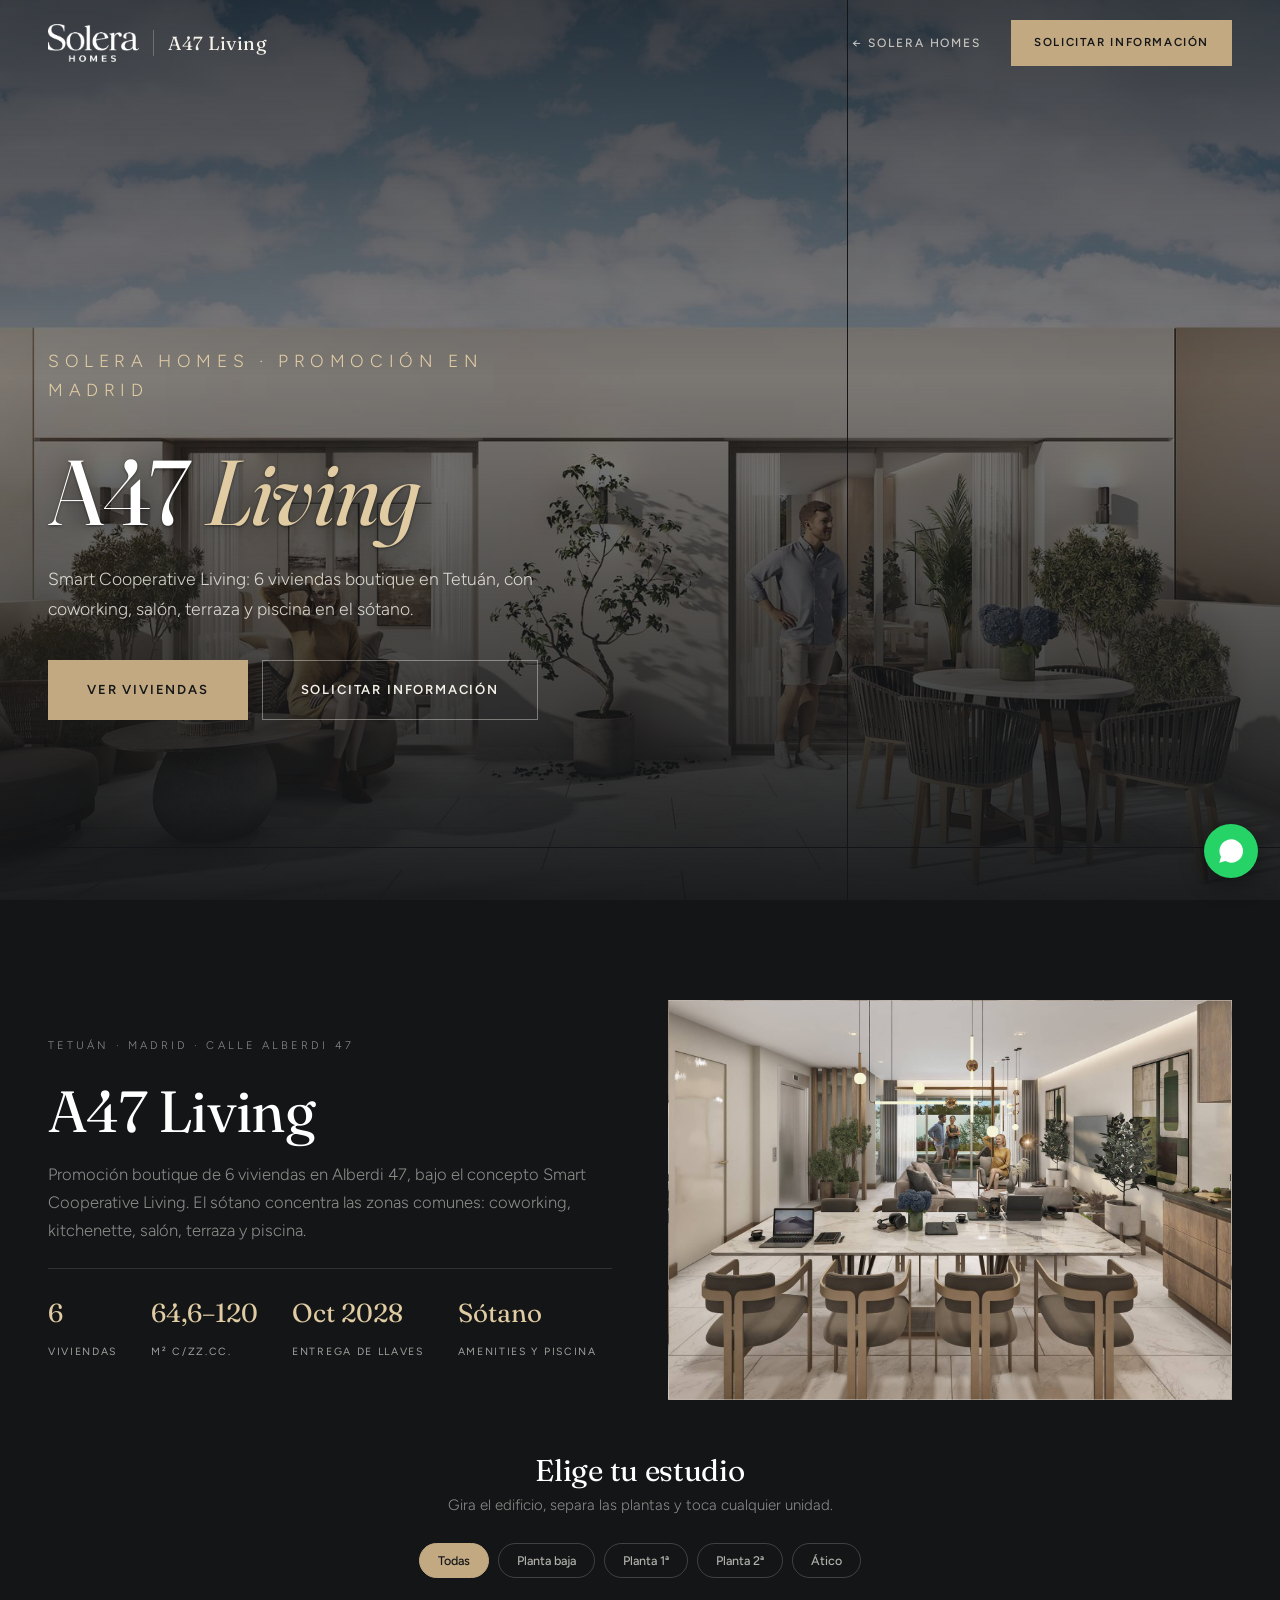
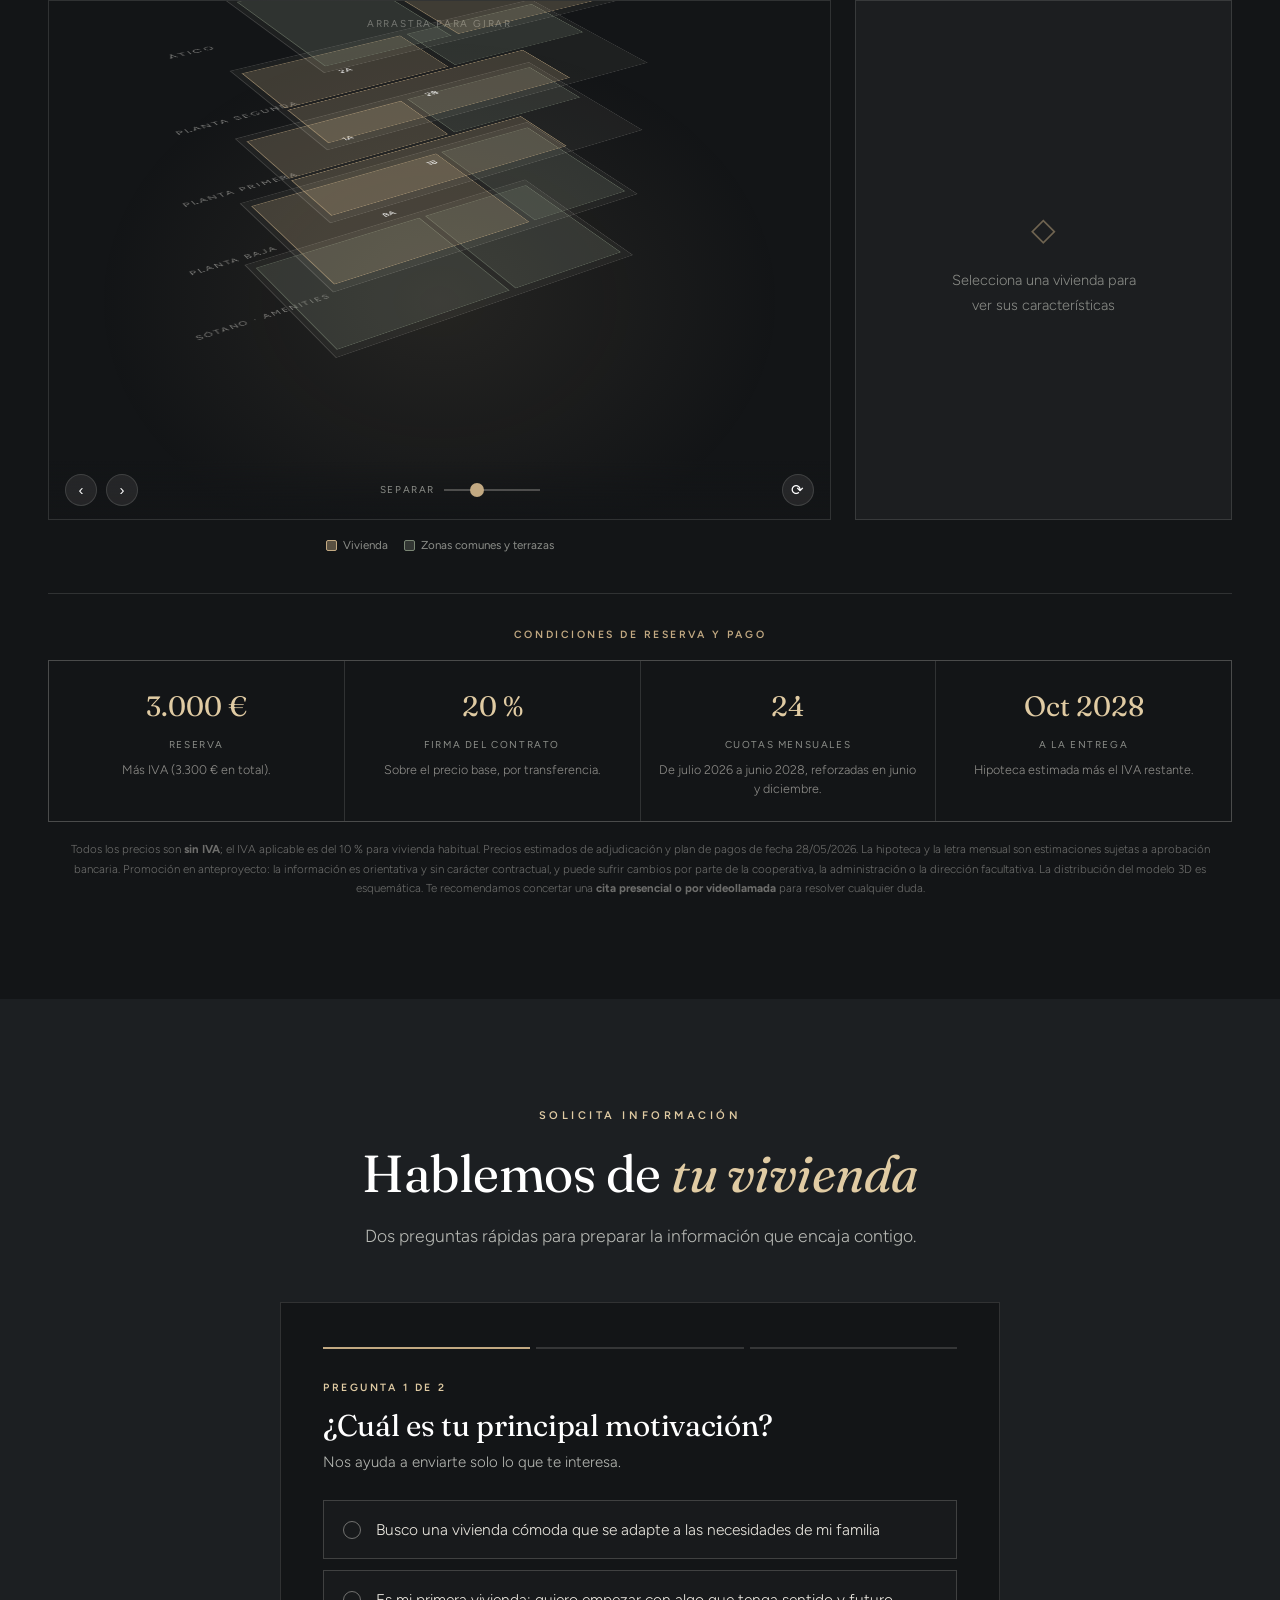
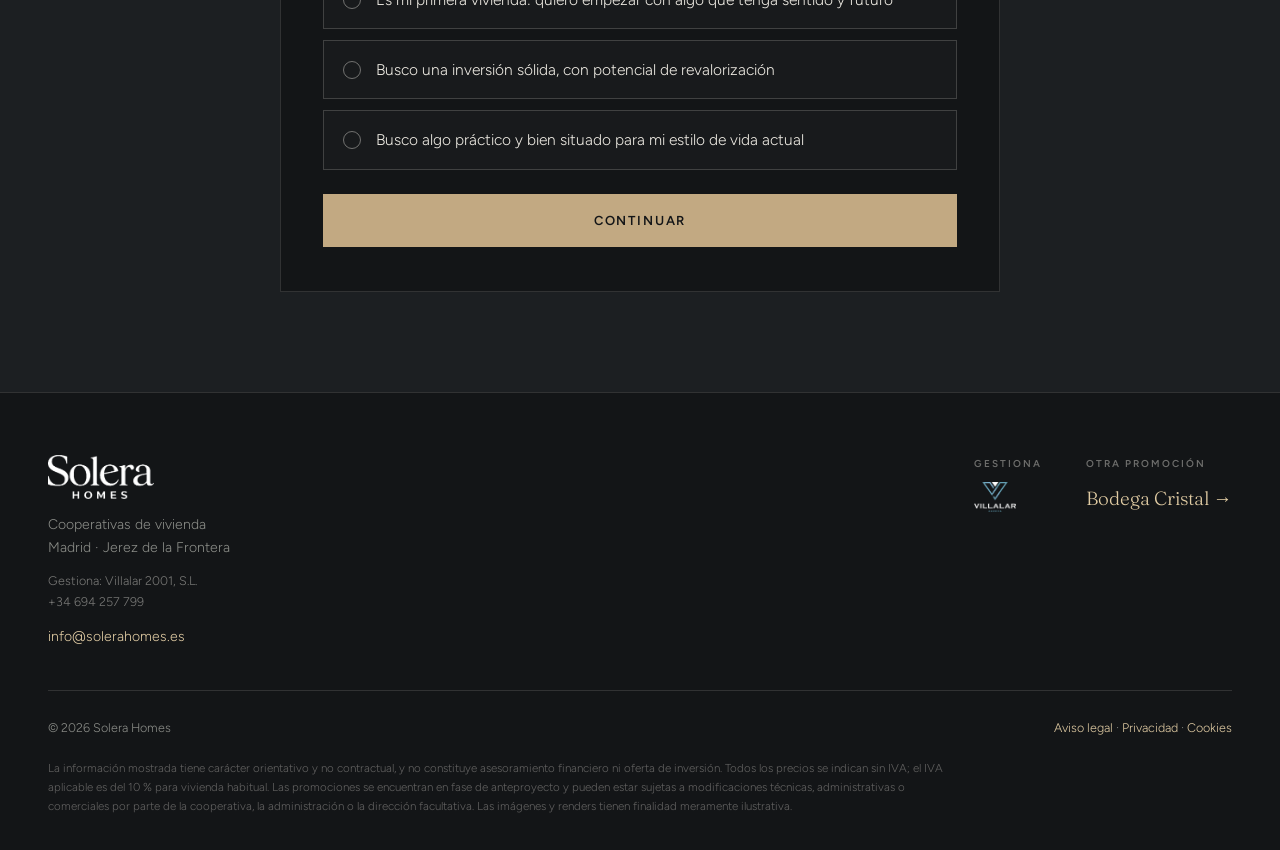
==== commit 652cab5a: "UPDATE WEB" ====
--- a/a47-living.html
+++ b/a47-living.html
@@ -86,11 +86,11 @@
     background-position:center;animation:zoom 22s ease-out forwards}
   @keyframes zoom{from{transform:scale(1.12)}to{transform:scale(1)}}
   .hero::after{content:"";position:absolute;inset:0;
-    background:linear-gradient(180deg, rgba(19,21,23,.7) 0%, rgba(19,21,23,.35) 40%, rgba(19,21,23,.95) 100%)}
+    background:linear-gradient(180deg, rgba(19,21,23,.78) 0%, rgba(19,21,23,.5) 42%, rgba(19,21,23,.96) 100%)}
   .hero-in{position:relative;z-index:2;width:100%;padding-bottom:80px}
   .hero .kicker{color:var(--arena-claro)}
   @media(max-width:560px){.hero .kicker{letter-spacing:.16em;font-size:10px}}
-  .hero h1{font-size:clamp(44px,7.6vw,92px);max-width:900px;margin-bottom:22px;font-weight:300}
+  .hero h1{font-size:clamp(44px,7.6vw,92px);max-width:900px;margin-bottom:22px;font-weight:400;color:#fff;text-shadow:0 2px 30px rgba(0,0,0,.7), 0 1px 3px rgba(0,0,0,.5)}
   .hero p{max-width:530px;font-size:17.5px;font-weight:300;color:rgba(245,242,234,.85);margin-bottom:36px}
   .hero-btns{display:flex;gap:14px;flex-wrap:wrap}
   @media(max-width:520px){.hero-btns{flex-direction:column}.hero-btns .btn{width:100%}}
@@ -422,6 +422,16 @@
 
   .fprecio .f-iva{display:block;margin-top:6px;font-size:11px;color:var(--arena-claro);font-weight:400;letter-spacing:0;text-transform:none}
   .fprecio .f-letra{display:block;margin-top:6px;font-size:11px;color:rgba(245,242,234,.5);font-weight:300;letter-spacing:0;text-transform:none;line-height:1.45}
+
+  /* --- contraste de titulares y textos sobre fondo oscuro --- */
+  .head h2, .paso h3, .section-head h2, .sel-cab h3, .proy-cab h2{color:#fff}
+  .head p, .section-head p{color:#b9bbb6}
+  .paso .sub{color:#b9bbb6}
+  .opcion{color:#f0ede5}
+  .paso-n{color:var(--arena-claro)}
+  .kicker{color:var(--arena-claro)}
+  .cifra span, .pstat span, .promo-dato span{color:#9fa19c}
+  .lista p{color:#a8aaa5}
 
   /* ===== navegación entre páginas ===== */
   .nav-volver{font-size:12px;letter-spacing:.14em;text-transform:uppercase;color:rgba(245,242,234,.7);
@@ -620,7 +630,7 @@
         <div class="form-resumen" id="form-resumen"></div>
         <div class="cl-wrap" id="clWrap">
           <script type="text/javascript" src="https://api.clientify.net/web-marketing/superforms/script/293387.js"></script>
-          <noscript><p class="cl-fallback">Activa JavaScript para ver el formulario, o escríbenos a gerencia@solerahomes.es</p></noscript>
+          <noscript><p class="cl-fallback">Activa JavaScript para ver el formulario, o escríbenos a info@solerahomes.es</p></noscript>
         </div>
         <p class="form-cita">También puedes concertar una <strong>cita presencial o por videollamada</strong> para que estudiemos contigo la opción que mejor encaja.</p>
       </div>
@@ -639,7 +649,8 @@
       <div>
         <a href="index.html"><img class="foot-logo" src="[data-uri]" alt="Solera Homes"></a>
         <p>Cooperativas de vivienda<br>Madrid · Jerez de la Frontera</p>
-        <p style="margin-top:12px"><a href="mailto:gerencia@solerahomes.es" style="color:var(--arena-claro)">gerencia@solerahomes.es</a></p>
+        <p style="margin-top:10px;font-size:12.5px;color:rgba(245,242,234,.45)">Gestiona: Villalar 2001, S.L.<br>+34 694 257 799</p>
+        <p style="margin-top:12px"><a href="mailto:info@solerahomes.es" style="color:var(--arena-claro)">info@solerahomes.es</a></p>
       </div>
       <div class="foot-roles">
         <div class="rol"><span>Gestiona</span><img src="[data-uri]" alt="Villalar Gestora"></div>
@@ -656,10 +667,47 @@
   </div>
 </footer>
 
-<a class="wa" href="https://wa.me/34000000000?text=Hola%2C%20me%20gustar%C3%ADa%20informaci%C3%B3n%20sobre%20las%20promociones%20de%20Solera%20Homes" target="_blank" rel="noopener" aria-label="Escríbenos por WhatsApp">
+<a class="wa" href="https://wa.me/34694257799?text=Hola%2C%20me%20gustar%C3%ADa%20informaci%C3%B3n%20sobre%20las%20promociones%20de%20Solera%20Homes" target="_blank" rel="noopener" aria-label="Escríbenos por WhatsApp">
   <svg viewBox="0 0 24 24"><path d="M17.5 14.4c-.3-.2-1.7-.9-2-1-.3-.1-.5-.1-.7.2-.2.3-.7 1-.9 1.2-.2.2-.3.2-.6.1-.3-.2-1.2-.5-2.3-1.4-.9-.8-1.4-1.7-1.6-2-.2-.3 0-.5.1-.6l.5-.5c.1-.2.2-.3.3-.5 0-.2 0-.4 0-.5 0-.2-.7-1.6-.9-2.2-.2-.6-.5-.5-.7-.5h-.6c-.2 0-.5.1-.8.4-.3.3-1 1-1 2.5s1.1 2.9 1.2 3.1c.2.2 2.1 3.2 5.1 4.5.7.3 1.3.5 1.7.6.7.2 1.4.2 1.9.1.6-.1 1.7-.7 2-1.4.2-.7.2-1.2.2-1.4-.1-.1-.3-.2-.6-.3M12 2a10 10 0 0 0-8.6 15L2 22l5.2-1.4A10 10 0 1 0 12 2"/></svg>
 </a>
 <script>
+
+/* ============================================================
+   AUTORRELLENO DEL NAVEGADOR EN EL FORMULARIO DE CLIENTIFY
+   Solo funciona si Clientify inyecta el formulario en el DOM.
+   Si lo mete en un iframe, hay que activarlo desde Clientify.
+   ============================================================ */
+function activaAutorrelleno(raiz){
+  if(!raiz) return;
+  const mapa = [
+    [/nombre|first.?name|fname/i, 'given-name'],
+    [/apellid|last.?name|lname|surname/i, 'family-name'],
+    [/mail/i,                     'email'],
+    [/tel|phone|movil|móvil|celular/i, 'tel'],
+    [/empresa|company/i,          'organization'],
+    [/ciudad|city|localidad/i,    'address-level2'],
+    [/provincia|state/i,          'address-level1'],
+    [/postal|cp|zip/i,          'postal-code'],
+    [/direccion|dirección|address|calle/i, 'street-address']
+  ];
+  raiz.querySelectorAll('form').forEach(f=> f.setAttribute('autocomplete','on'));
+  raiz.querySelectorAll('input, textarea').forEach(c=>{
+    if(c.type === 'hidden' || c.type === 'checkbox' || c.type === 'radio') return;
+    const pista = [c.name, c.id, c.placeholder, c.getAttribute('aria-label'),
+                   (c.labels && c.labels[0] ? c.labels[0].textContent : '')].filter(Boolean).join(' ');
+    for(const [re, valor] of mapa){
+      if(re.test(pista)){
+        c.setAttribute('autocomplete', valor);
+        if(valor === 'email' && c.type === 'text') c.type = 'email';
+        if(valor === 'tel' && c.type === 'text') c.type = 'tel';
+        break;
+      }
+    }
+  });
+  if(raiz.querySelector('iframe')){
+    console.info('[Solera] El formulario está en un iframe: el autorrelleno debe activarse desde Clientify.');
+  }
+}
 const fmt  = n => (Math.round(n*1000)/1000).toString().replace('.', ',');
 const fmtE = n => { const [e,d] = n.toFixed(2).split('.');
   return e.replace(/\B(?=(\d{3})+(?!\d))/g, '.') + ',' + d; };
@@ -963,7 +1011,11 @@
     if(txt){ caja.innerHTML = '<b>Lo que nos has contado</b>' + txt; caja.classList.add('on'); }
     actualizaURL();
     let n = 0;
-    const t = setInterval(()=>{ trasladar(); if(++n > 14) clearInterval(t); }, 500);
+    const t = setInterval(()=>{
+      trasladar();
+      activaAutorrelleno(wrap);
+      if(++n > 14) clearInterval(t);
+    }, 500);
   }
 
   pinta();
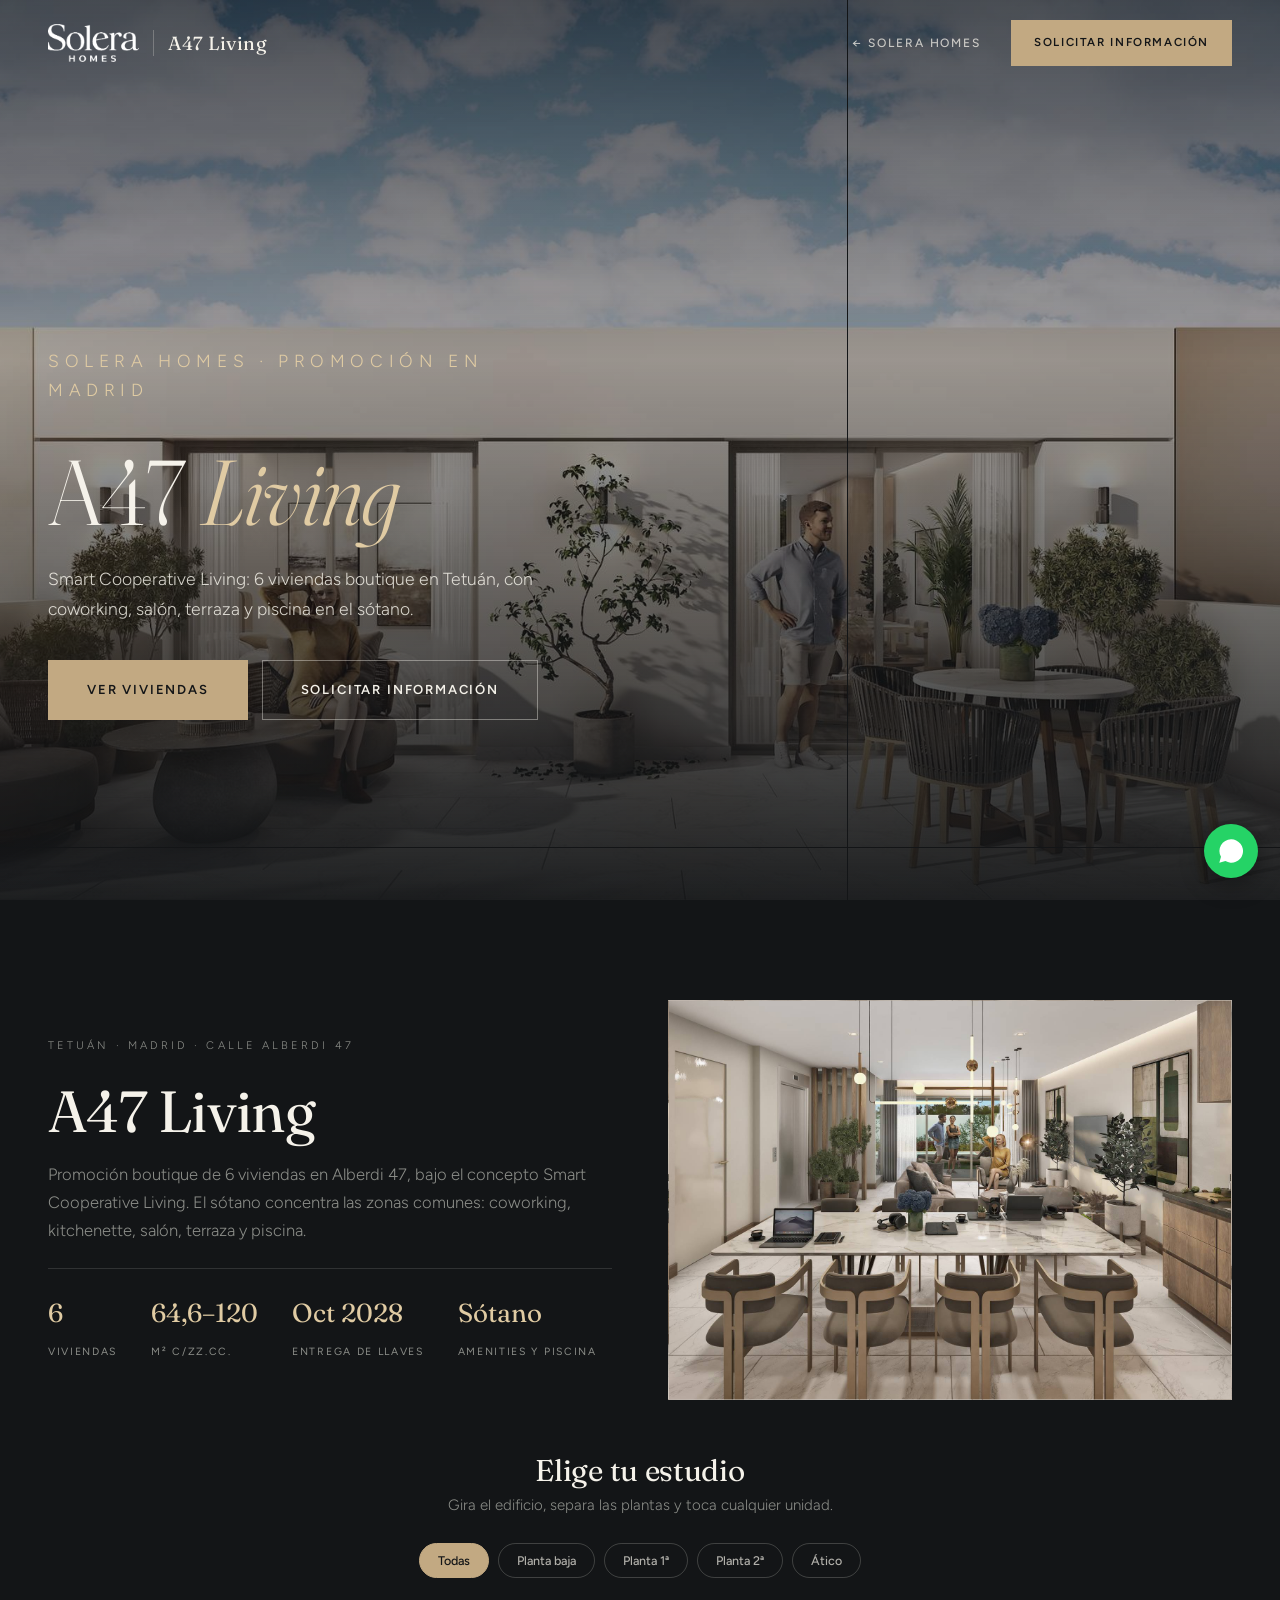
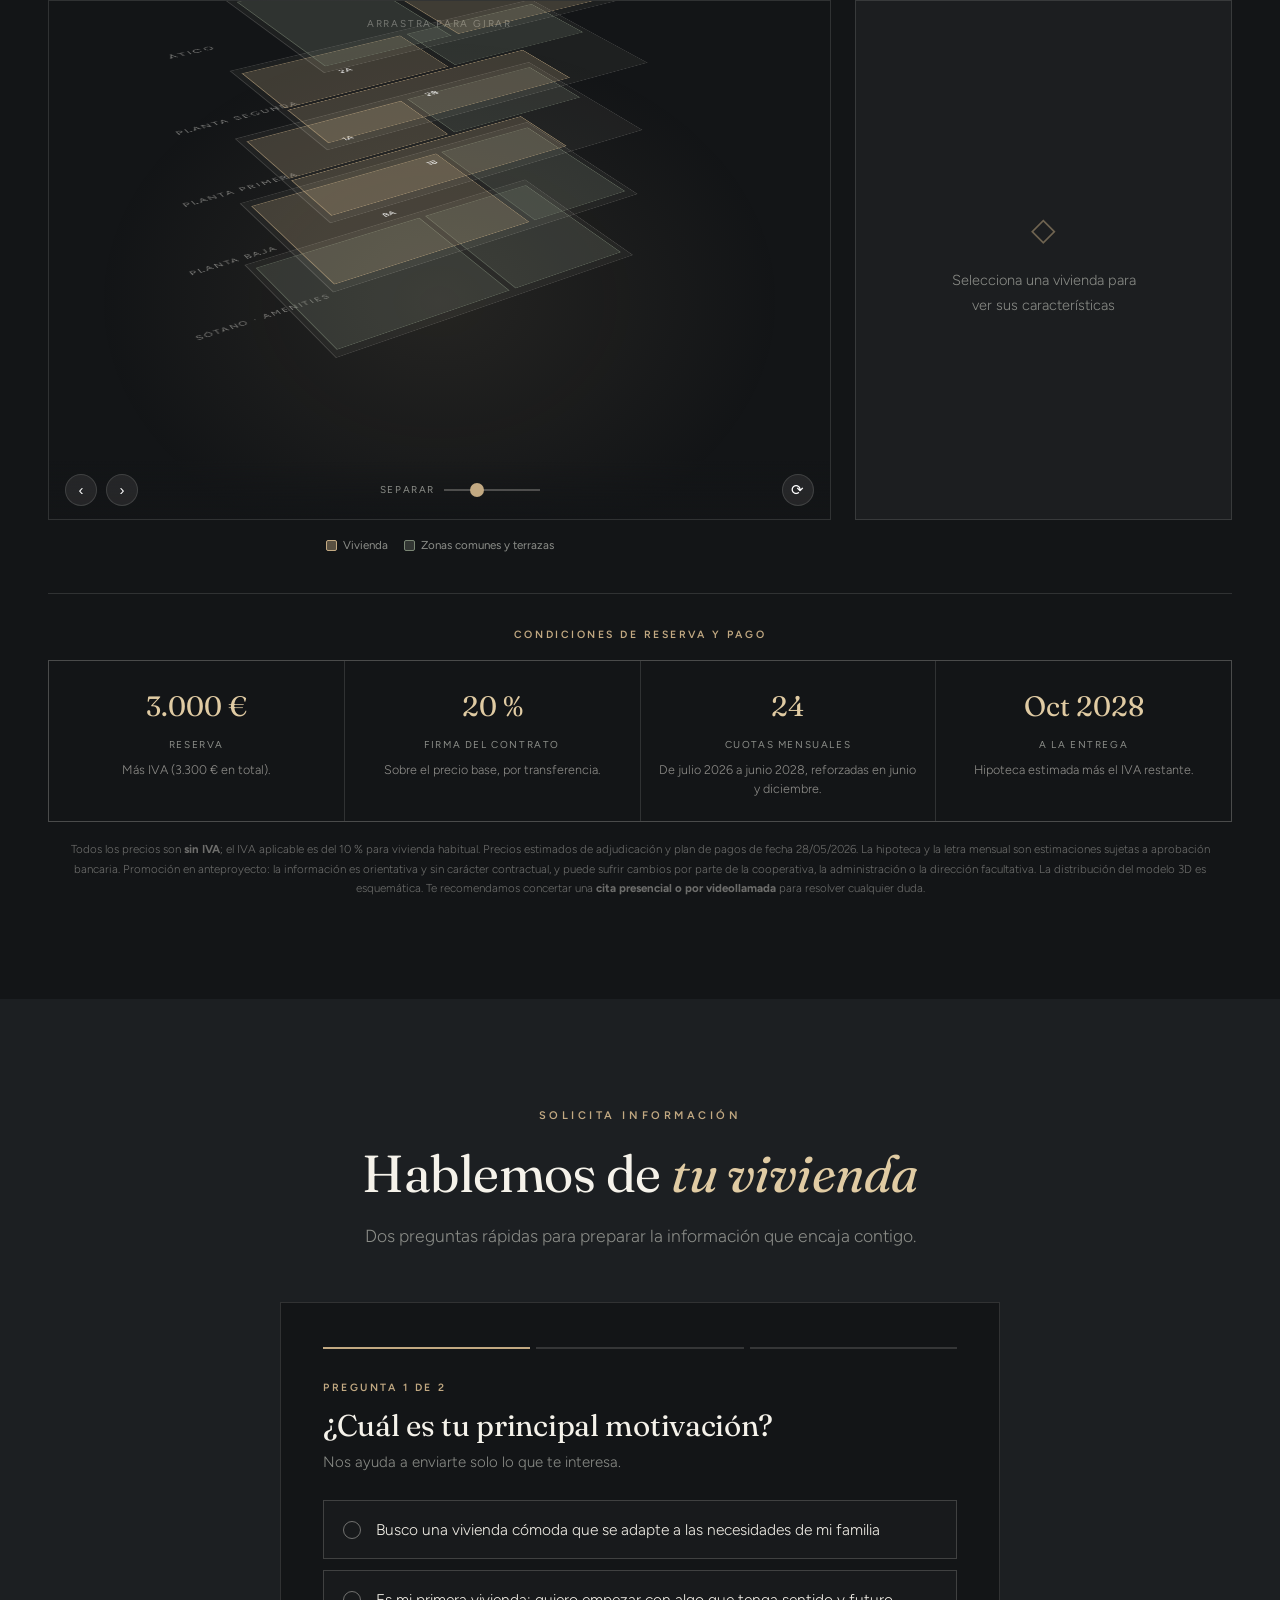
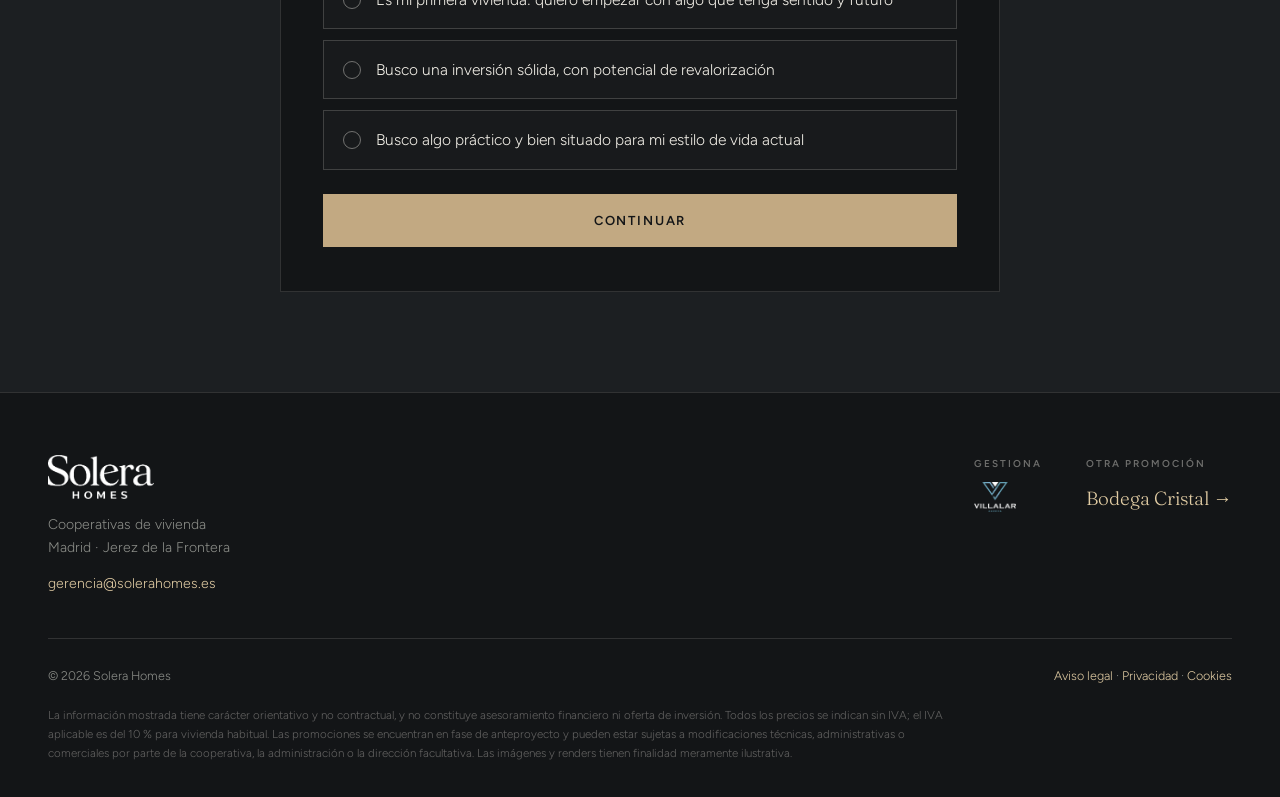
==== commit 295809aa: "arreglos web a web antigua" ====
--- a/a47-living.html
+++ b/a47-living.html
@@ -86,11 +86,11 @@
     background-position:center;animation:zoom 22s ease-out forwards}
   @keyframes zoom{from{transform:scale(1.12)}to{transform:scale(1)}}
   .hero::after{content:"";position:absolute;inset:0;
-    background:linear-gradient(180deg, rgba(19,21,23,.78) 0%, rgba(19,21,23,.5) 42%, rgba(19,21,23,.96) 100%)}
+    background:linear-gradient(180deg, rgba(19,21,23,.7) 0%, rgba(19,21,23,.35) 40%, rgba(19,21,23,.95) 100%)}
   .hero-in{position:relative;z-index:2;width:100%;padding-bottom:80px}
   .hero .kicker{color:var(--arena-claro)}
   @media(max-width:560px){.hero .kicker{letter-spacing:.16em;font-size:10px}}
-  .hero h1{font-size:clamp(44px,7.6vw,92px);max-width:900px;margin-bottom:22px;font-weight:400;color:#fff;text-shadow:0 2px 30px rgba(0,0,0,.7), 0 1px 3px rgba(0,0,0,.5)}
+  .hero h1{font-size:clamp(44px,7.6vw,92px);max-width:900px;margin-bottom:22px;font-weight:300}
   .hero p{max-width:530px;font-size:17.5px;font-weight:300;color:rgba(245,242,234,.85);margin-bottom:36px}
   .hero-btns{display:flex;gap:14px;flex-wrap:wrap}
   @media(max-width:520px){.hero-btns{flex-direction:column}.hero-btns .btn{width:100%}}
@@ -423,16 +423,6 @@
   .fprecio .f-iva{display:block;margin-top:6px;font-size:11px;color:var(--arena-claro);font-weight:400;letter-spacing:0;text-transform:none}
   .fprecio .f-letra{display:block;margin-top:6px;font-size:11px;color:rgba(245,242,234,.5);font-weight:300;letter-spacing:0;text-transform:none;line-height:1.45}
 
-  /* --- contraste de titulares y textos sobre fondo oscuro --- */
-  .head h2, .paso h3, .section-head h2, .sel-cab h3, .proy-cab h2{color:#fff}
-  .head p, .section-head p{color:#b9bbb6}
-  .paso .sub{color:#b9bbb6}
-  .opcion{color:#f0ede5}
-  .paso-n{color:var(--arena-claro)}
-  .kicker{color:var(--arena-claro)}
-  .cifra span, .pstat span, .promo-dato span{color:#9fa19c}
-  .lista p{color:#a8aaa5}
-
   /* ===== navegación entre páginas ===== */
   .nav-volver{font-size:12px;letter-spacing:.14em;text-transform:uppercase;color:rgba(245,242,234,.7);
     display:inline-flex;align-items:center;gap:8px;font-weight:500}
@@ -630,7 +620,7 @@
         <div class="form-resumen" id="form-resumen"></div>
         <div class="cl-wrap" id="clWrap">
           <script type="text/javascript" src="https://api.clientify.net/web-marketing/superforms/script/293387.js"></script>
-          <noscript><p class="cl-fallback">Activa JavaScript para ver el formulario, o escríbenos a info@solerahomes.es</p></noscript>
+          <noscript><p class="cl-fallback">Activa JavaScript para ver el formulario, o escríbenos a gerencia@solerahomes.es</p></noscript>
         </div>
         <p class="form-cita">También puedes concertar una <strong>cita presencial o por videollamada</strong> para que estudiemos contigo la opción que mejor encaja.</p>
       </div>
@@ -649,8 +639,7 @@
       <div>
         <a href="index.html"><img class="foot-logo" src="[data-uri]" alt="Solera Homes"></a>
         <p>Cooperativas de vivienda<br>Madrid · Jerez de la Frontera</p>
-        <p style="margin-top:10px;font-size:12.5px;color:rgba(245,242,234,.45)">Gestiona: Villalar 2001, S.L.<br>+34 694 257 799</p>
-        <p style="margin-top:12px"><a href="mailto:info@solerahomes.es" style="color:var(--arena-claro)">info@solerahomes.es</a></p>
+        <p style="margin-top:12px"><a href="mailto:gerencia@solerahomes.es" style="color:var(--arena-claro)">gerencia@solerahomes.es</a></p>
       </div>
       <div class="foot-roles">
         <div class="rol"><span>Gestiona</span><img src="[data-uri]" alt="Villalar Gestora"></div>
@@ -667,47 +656,10 @@
   </div>
 </footer>
 
-<a class="wa" href="https://wa.me/34694257799?text=Hola%2C%20me%20gustar%C3%ADa%20informaci%C3%B3n%20sobre%20las%20promociones%20de%20Solera%20Homes" target="_blank" rel="noopener" aria-label="Escríbenos por WhatsApp">
+<a class="wa" href="https://wa.me/34000000000?text=Hola%2C%20me%20gustar%C3%ADa%20informaci%C3%B3n%20sobre%20las%20promociones%20de%20Solera%20Homes" target="_blank" rel="noopener" aria-label="Escríbenos por WhatsApp">
   <svg viewBox="0 0 24 24"><path d="M17.5 14.4c-.3-.2-1.7-.9-2-1-.3-.1-.5-.1-.7.2-.2.3-.7 1-.9 1.2-.2.2-.3.2-.6.1-.3-.2-1.2-.5-2.3-1.4-.9-.8-1.4-1.7-1.6-2-.2-.3 0-.5.1-.6l.5-.5c.1-.2.2-.3.3-.5 0-.2 0-.4 0-.5 0-.2-.7-1.6-.9-2.2-.2-.6-.5-.5-.7-.5h-.6c-.2 0-.5.1-.8.4-.3.3-1 1-1 2.5s1.1 2.9 1.2 3.1c.2.2 2.1 3.2 5.1 4.5.7.3 1.3.5 1.7.6.7.2 1.4.2 1.9.1.6-.1 1.7-.7 2-1.4.2-.7.2-1.2.2-1.4-.1-.1-.3-.2-.6-.3M12 2a10 10 0 0 0-8.6 15L2 22l5.2-1.4A10 10 0 1 0 12 2"/></svg>
 </a>
 <script>
-
-/* ============================================================
-   AUTORRELLENO DEL NAVEGADOR EN EL FORMULARIO DE CLIENTIFY
-   Solo funciona si Clientify inyecta el formulario en el DOM.
-   Si lo mete en un iframe, hay que activarlo desde Clientify.
-   ============================================================ */
-function activaAutorrelleno(raiz){
-  if(!raiz) return;
-  const mapa = [
-    [/nombre|first.?name|fname/i, 'given-name'],
-    [/apellid|last.?name|lname|surname/i, 'family-name'],
-    [/mail/i,                     'email'],
-    [/tel|phone|movil|móvil|celular/i, 'tel'],
-    [/empresa|company/i,          'organization'],
-    [/ciudad|city|localidad/i,    'address-level2'],
-    [/provincia|state/i,          'address-level1'],
-    [/postal|cp|zip/i,          'postal-code'],
-    [/direccion|dirección|address|calle/i, 'street-address']
-  ];
-  raiz.querySelectorAll('form').forEach(f=> f.setAttribute('autocomplete','on'));
-  raiz.querySelectorAll('input, textarea').forEach(c=>{
-    if(c.type === 'hidden' || c.type === 'checkbox' || c.type === 'radio') return;
-    const pista = [c.name, c.id, c.placeholder, c.getAttribute('aria-label'),
-                   (c.labels && c.labels[0] ? c.labels[0].textContent : '')].filter(Boolean).join(' ');
-    for(const [re, valor] of mapa){
-      if(re.test(pista)){
-        c.setAttribute('autocomplete', valor);
-        if(valor === 'email' && c.type === 'text') c.type = 'email';
-        if(valor === 'tel' && c.type === 'text') c.type = 'tel';
-        break;
-      }
-    }
-  });
-  if(raiz.querySelector('iframe')){
-    console.info('[Solera] El formulario está en un iframe: el autorrelleno debe activarse desde Clientify.');
-  }
-}
 const fmt  = n => (Math.round(n*1000)/1000).toString().replace('.', ',');
 const fmtE = n => { const [e,d] = n.toFixed(2).split('.');
   return e.replace(/\B(?=(\d{3})+(?!\d))/g, '.') + ',' + d; };
@@ -1011,11 +963,7 @@
     if(txt){ caja.innerHTML = '<b>Lo que nos has contado</b>' + txt; caja.classList.add('on'); }
     actualizaURL();
     let n = 0;
-    const t = setInterval(()=>{
-      trasladar();
-      activaAutorrelleno(wrap);
-      if(++n > 14) clearInterval(t);
-    }, 500);
+    const t = setInterval(()=>{ trasladar(); if(++n > 14) clearInterval(t); }, 500);
   }
 
   pinta();
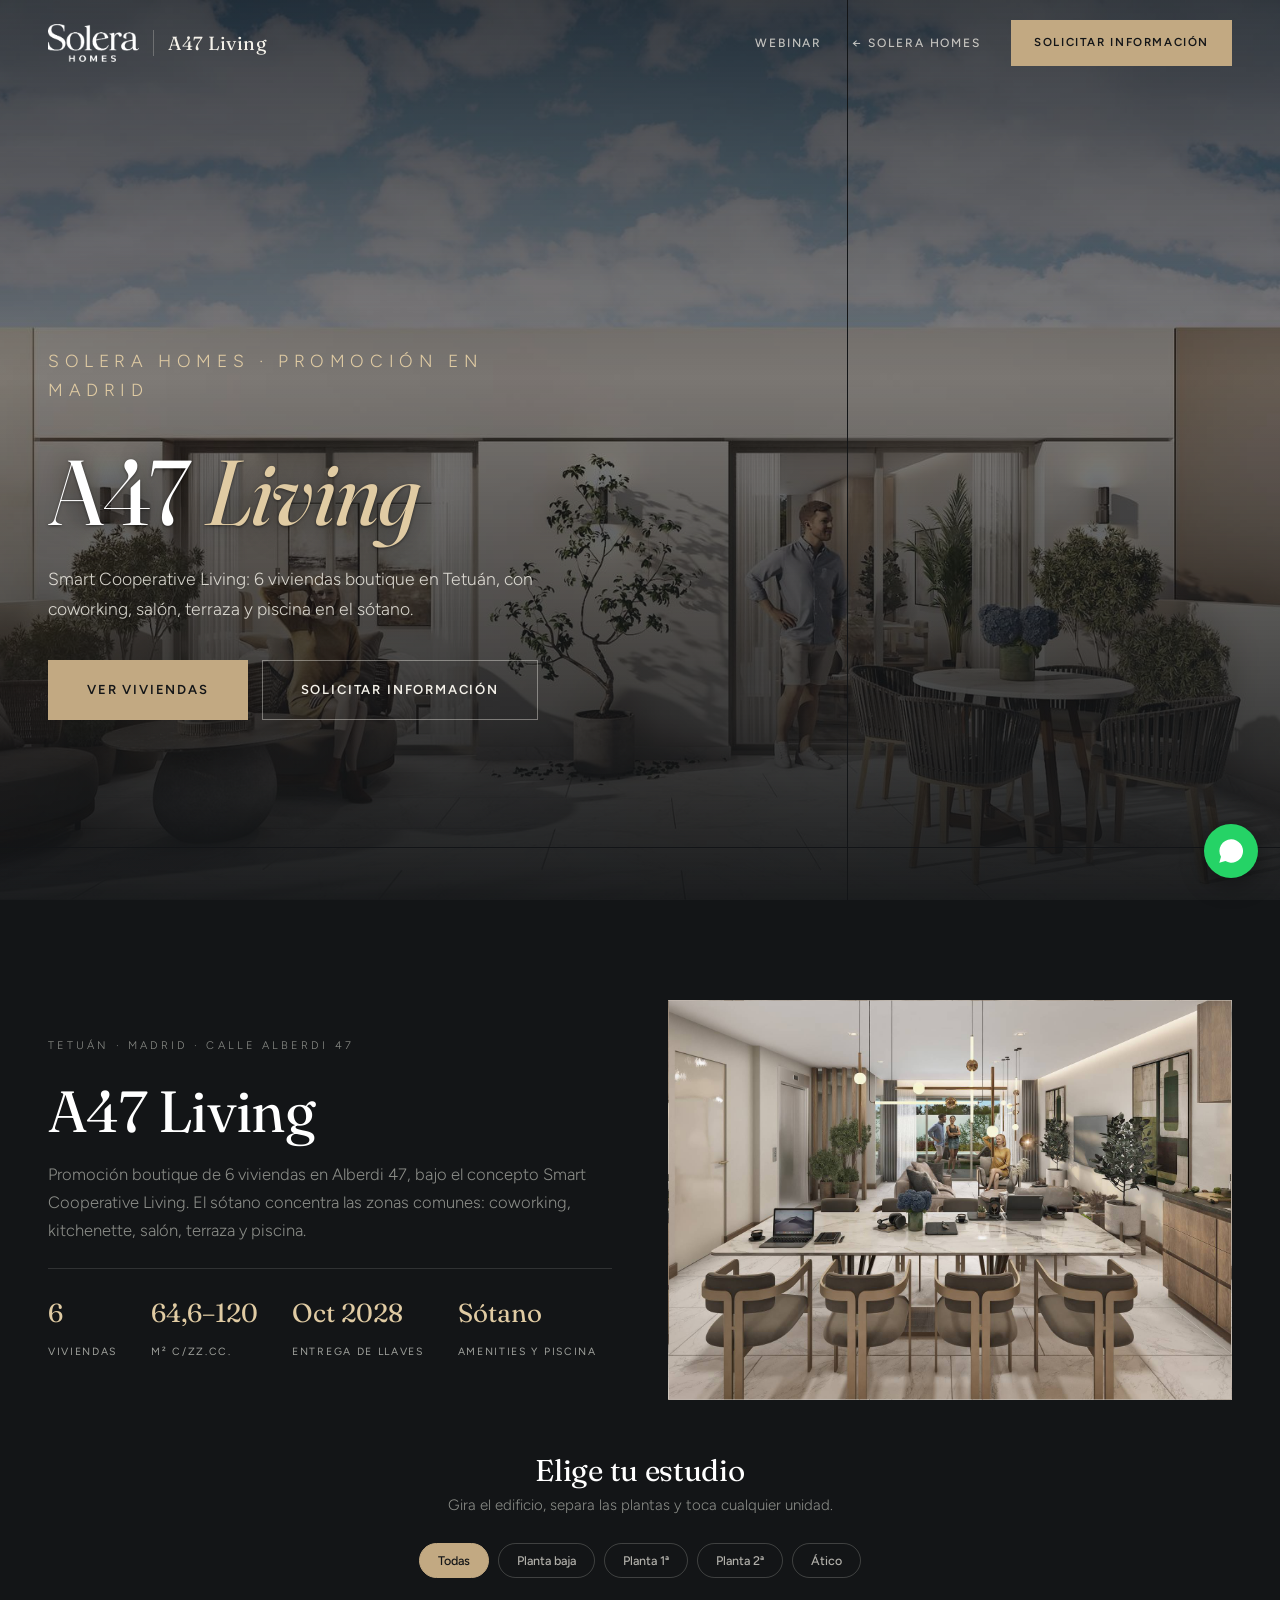
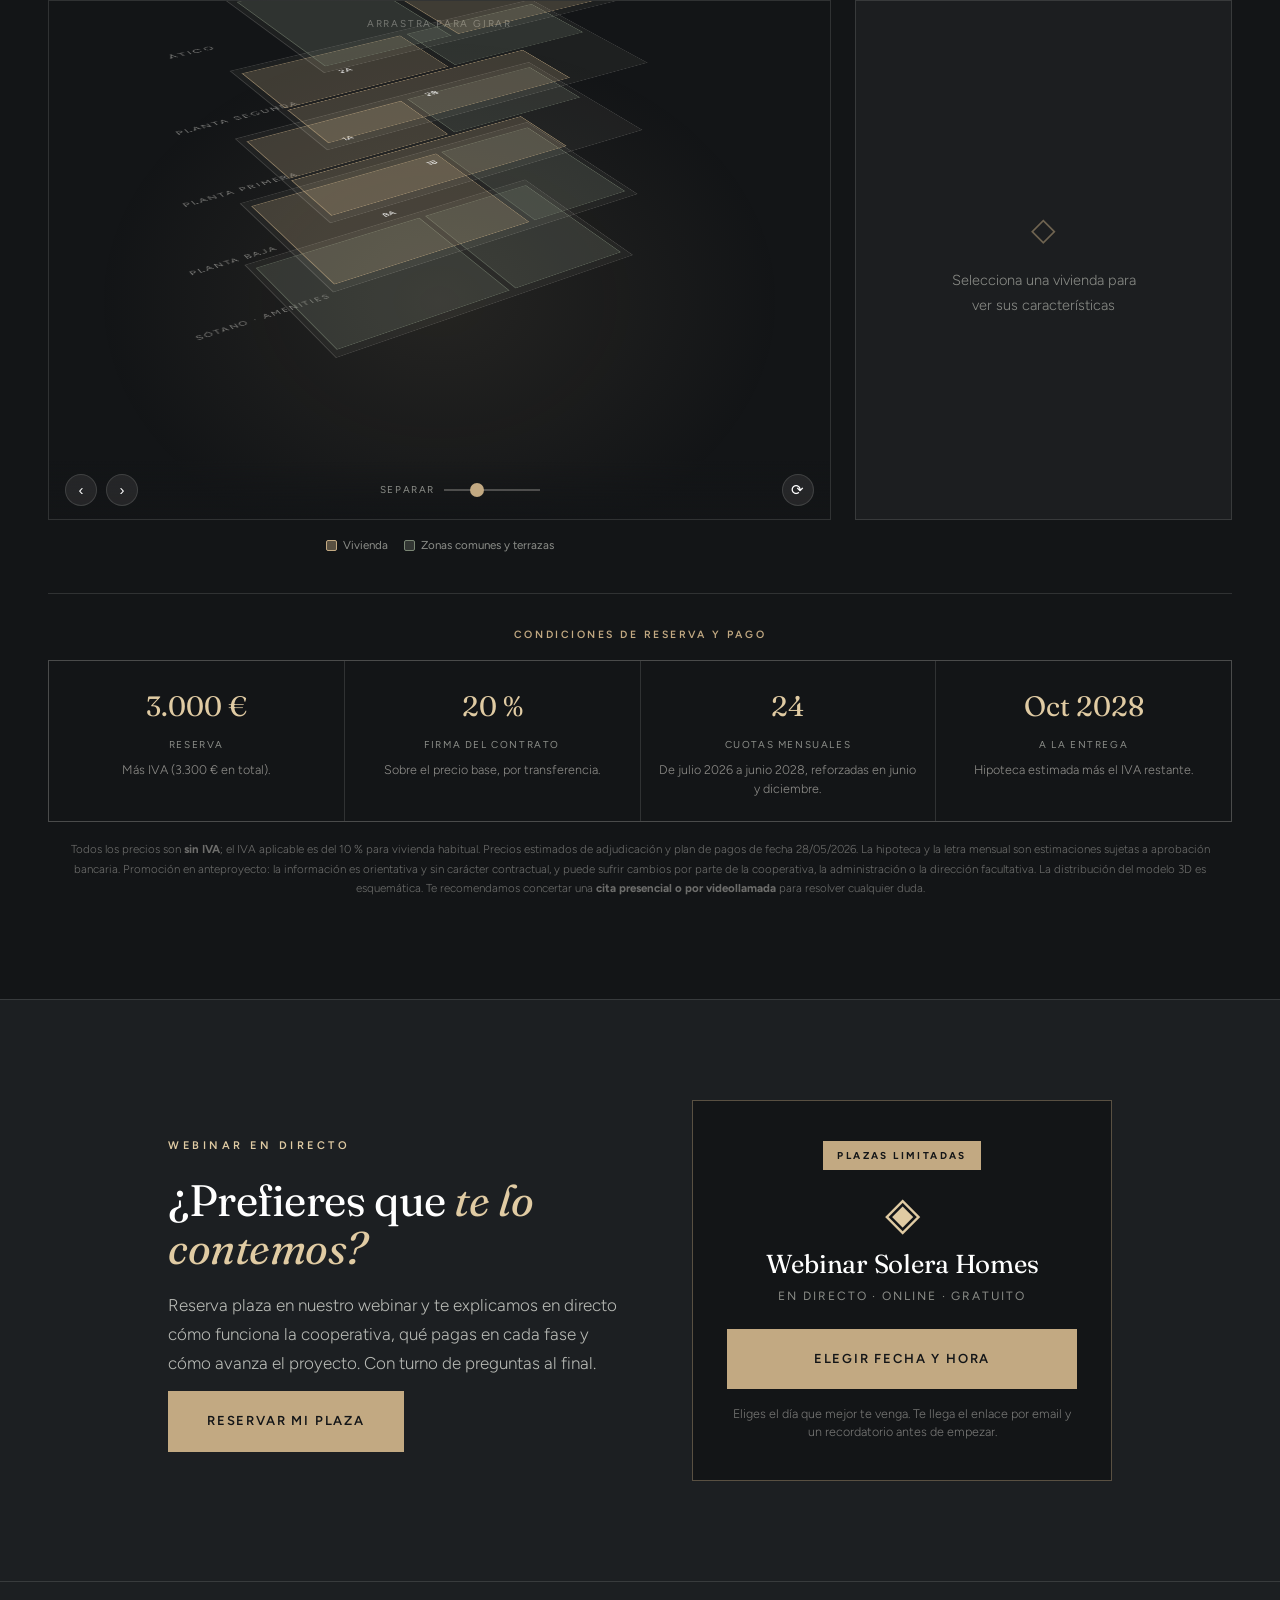
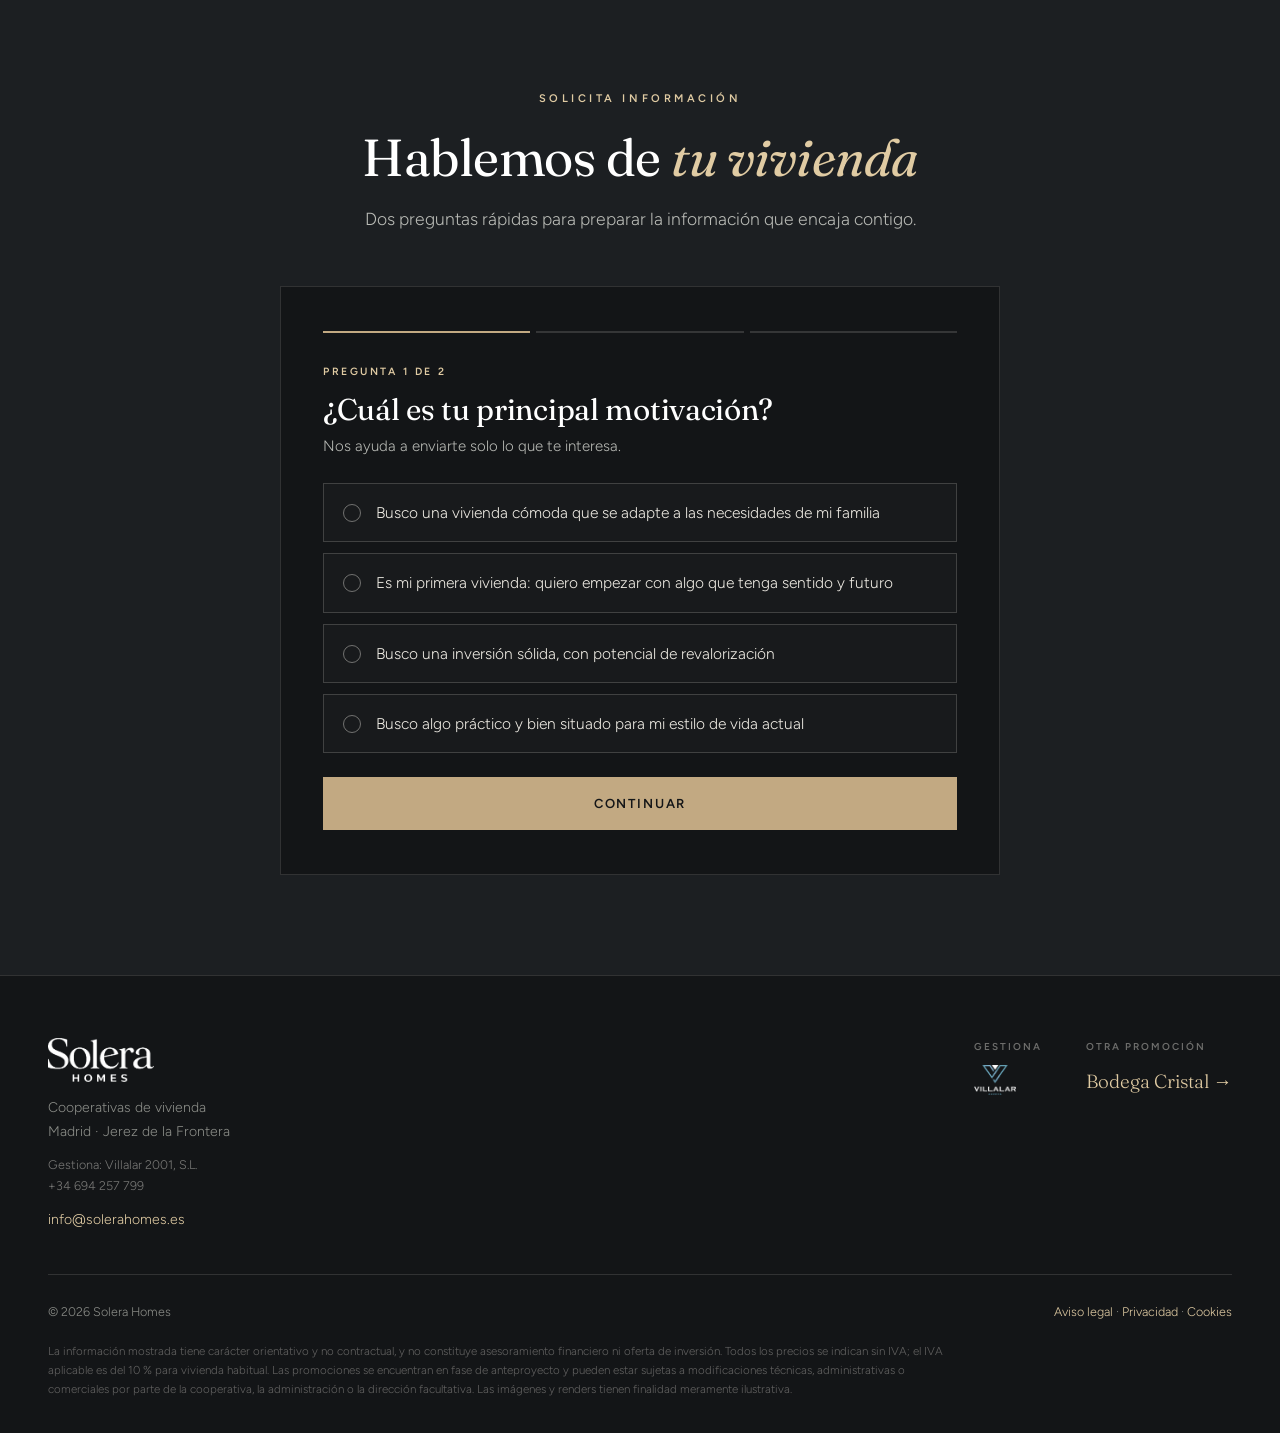
==== commit 4a9ad00a: "WebActualizada Web" ====
--- a/a47-living.html
+++ b/a47-living.html
@@ -86,11 +86,11 @@
     background-position:center;animation:zoom 22s ease-out forwards}
   @keyframes zoom{from{transform:scale(1.12)}to{transform:scale(1)}}
   .hero::after{content:"";position:absolute;inset:0;
-    background:linear-gradient(180deg, rgba(19,21,23,.7) 0%, rgba(19,21,23,.35) 40%, rgba(19,21,23,.95) 100%)}
+    background:linear-gradient(180deg, rgba(19,21,23,.78) 0%, rgba(19,21,23,.5) 42%, rgba(19,21,23,.96) 100%)}
   .hero-in{position:relative;z-index:2;width:100%;padding-bottom:80px}
   .hero .kicker{color:var(--arena-claro)}
   @media(max-width:560px){.hero .kicker{letter-spacing:.16em;font-size:10px}}
-  .hero h1{font-size:clamp(44px,7.6vw,92px);max-width:900px;margin-bottom:22px;font-weight:300}
+  .hero h1{font-size:clamp(44px,7.6vw,92px);max-width:900px;margin-bottom:22px;font-weight:400;color:#fff;text-shadow:0 2px 30px rgba(0,0,0,.7), 0 1px 3px rgba(0,0,0,.5)}
   .hero p{max-width:530px;font-size:17.5px;font-weight:300;color:rgba(245,242,234,.85);margin-bottom:36px}
   .hero-btns{display:flex;gap:14px;flex-wrap:wrap}
   @media(max-width:520px){.hero-btns{flex-direction:column}.hero-btns .btn{width:100%}}
@@ -423,6 +423,16 @@
   .fprecio .f-iva{display:block;margin-top:6px;font-size:11px;color:var(--arena-claro);font-weight:400;letter-spacing:0;text-transform:none}
   .fprecio .f-letra{display:block;margin-top:6px;font-size:11px;color:rgba(245,242,234,.5);font-weight:300;letter-spacing:0;text-transform:none;line-height:1.45}
 
+  /* --- contraste de titulares y textos sobre fondo oscuro --- */
+  .head h2, .paso h3, .section-head h2, .sel-cab h3, .proy-cab h2{color:#fff}
+  .head p, .section-head p{color:#b9bbb6}
+  .paso .sub{color:#b9bbb6}
+  .opcion{color:#f0ede5}
+  .paso-n{color:var(--arena-claro)}
+  .kicker{color:var(--arena-claro)}
+  .cifra span, .pstat span, .promo-dato span{color:#9fa19c}
+  .lista p{color:#a8aaa5}
+
   /* ===== navegación entre páginas ===== */
   .nav-volver{font-size:12px;letter-spacing:.14em;text-transform:uppercase;color:rgba(245,242,234,.7);
     display:inline-flex;align-items:center;gap:8px;font-weight:500}
@@ -461,6 +471,31 @@
   .cl-fallback{font-size:14px;color:rgba(245,242,234,.7);padding:18px;border:1px solid var(--linea)}
   .cl-cargando{font-size:13px;color:var(--gris);font-weight:300;padding:24px;text-align:center;
     border:1px dashed rgba(245,242,234,.2)}
+
+  /* ===== webinar ===== */
+  .webinar{background:var(--carbon);border-top:1px solid var(--linea);border-bottom:1px solid var(--linea)}
+  .web-grid{display:grid;grid-template-columns:1.05fr .95fr;gap:60px;align-items:center;max-width:1000px;margin:0 auto}
+  @media(max-width:900px){.web-grid{grid-template-columns:1fr;gap:34px}}
+  .web-txt h2{font-size:clamp(29px,4vw,44px);margin-bottom:18px;color:#fff}
+  .web-txt p{color:#b9bbb6;font-weight:300;font-size:17px;margin-bottom:14px}
+  .web-lista{list-style:none;margin:22px 0 28px}
+  .web-lista li{padding:12px 0;border-bottom:1px solid var(--linea);display:flex;gap:14px;
+    align-items:baseline;font-size:15px;font-weight:300;color:#c8cac5}
+  .web-lista li::before{content:"";width:14px;height:1px;background:var(--arena);flex-shrink:0;transform:translateY(-4px)}
+  .web-btns{display:flex;gap:14px;flex-wrap:wrap}
+  @media(max-width:560px){.web-btns{flex-direction:column}.web-btns .btn{width:100%}}
+  .web-card{
+    background:var(--negro);border:1px solid rgba(194,169,130,.4);
+    padding:38px 34px;text-align:center;position:relative;
+  }
+  @media(max-width:560px){.web-card{padding:28px 22px}}
+  .web-card .eti{display:inline-block;font-size:10px;letter-spacing:.24em;text-transform:uppercase;
+    color:var(--negro);background:var(--arena);padding:6px 14px;font-weight:700;margin-bottom:20px}
+  .web-card .ic{font-family:var(--display);font-size:46px;color:var(--arena-claro);line-height:1;margin-bottom:14px}
+  .web-card h3{font-size:26px;color:#fff;margin-bottom:8px}
+  .web-card .dur{font-size:12px;letter-spacing:.16em;text-transform:uppercase;color:var(--gris);margin-bottom:22px}
+  .web-card .btn{width:100%}
+  .web-card .nota{margin-top:16px;font-size:12.5px;color:rgba(245,242,234,.45);font-weight:300;line-height:1.5}
 </style>
 </head>
 <body>
@@ -472,6 +507,7 @@
       <span class="nom">A47 Living</span>
     </div>
     <nav class="nav-links">
+      <a class="link" href="#webinar">Webinar</a>
       <a class="nav-volver link" href="index.html">← Solera Homes</a>
       <a class="btn nav-btn" href="#unlock"><span class="t-largo">Solicitar información</span><span class="t-corto">Info</span></a>
     </nav>
@@ -577,6 +613,27 @@
   </div>
 </section>
 
+<section class="webinar" id="webinar">
+  <div class="wrap web-grid">
+    <div class="web-txt rv">
+      <span class="kicker">Webinar en directo</span>
+      <h2>¿Prefieres que <em>te lo contemos?</em></h2>
+      <p>Reserva plaza en nuestro webinar y te explicamos en directo cómo funciona la cooperativa, qué pagas en cada fase y cómo avanza el proyecto. Con turno de preguntas al final.</p>
+      <div class="web-btns">
+        <a class="btn btn-arena" href="https://reuniones.clientify.com/#/SoleraHomes/webinar3?v2=true" target="_blank" rel="noopener">Reservar mi plaza</a>
+      </div>
+    </div>
+    <div class="web-card rv">
+      <span class="eti">Plazas limitadas</span>
+      <p class="ic">◈</p>
+      <h3>Webinar Solera Homes</h3>
+      <p class="dur">En directo · Online · Gratuito</p>
+      <a class="btn btn-arena" href="https://reuniones.clientify.com/#/SoleraHomes/webinar3?v2=true" target="_blank" rel="noopener">Elegir fecha y hora</a>
+      <p class="nota">Eliges el día que mejor te venga. Te llega el enlace por email y un recordatorio antes de empezar.</p>
+    </div>
+  </div>
+</section>
+
 <section class="unlock" id="unlock">
   <div class="wrap">
     <div class="head centro rv">
@@ -620,7 +677,7 @@
         <div class="form-resumen" id="form-resumen"></div>
         <div class="cl-wrap" id="clWrap">
           <script type="text/javascript" src="https://api.clientify.net/web-marketing/superforms/script/293387.js"></script>
-          <noscript><p class="cl-fallback">Activa JavaScript para ver el formulario, o escríbenos a gerencia@solerahomes.es</p></noscript>
+          <noscript><p class="cl-fallback">Activa JavaScript para ver el formulario, o escríbenos a info@solerahomes.es</p></noscript>
         </div>
         <p class="form-cita">También puedes concertar una <strong>cita presencial o por videollamada</strong> para que estudiemos contigo la opción que mejor encaja.</p>
       </div>
@@ -639,7 +696,8 @@
       <div>
         <a href="index.html"><img class="foot-logo" src="[data-uri]" alt="Solera Homes"></a>
         <p>Cooperativas de vivienda<br>Madrid · Jerez de la Frontera</p>
-        <p style="margin-top:12px"><a href="mailto:gerencia@solerahomes.es" style="color:var(--arena-claro)">gerencia@solerahomes.es</a></p>
+        <p style="margin-top:10px;font-size:12.5px;color:rgba(245,242,234,.45)">Gestiona: Villalar 2001, S.L.<br>+34 694 257 799</p>
+        <p style="margin-top:12px"><a href="mailto:info@solerahomes.es" style="color:var(--arena-claro)">info@solerahomes.es</a></p>
       </div>
       <div class="foot-roles">
         <div class="rol"><span>Gestiona</span><img src="[data-uri]" alt="Villalar Gestora"></div>
@@ -656,10 +714,47 @@
   </div>
 </footer>
 
-<a class="wa" href="https://wa.me/34000000000?text=Hola%2C%20me%20gustar%C3%ADa%20informaci%C3%B3n%20sobre%20las%20promociones%20de%20Solera%20Homes" target="_blank" rel="noopener" aria-label="Escríbenos por WhatsApp">
+<a class="wa" href="https://wa.me/34694257799?text=Hola%20%F0%9F%91%8B%0A%0AHe%20visto%20vuestro%20proyecto%20%F0%9F%8F%A1%E2%9C%A8%20y%20me%20gustar%C3%ADa%20recibir%20m%C3%A1s%20informaci%C3%B3n%20%F0%9F%98%8A" target="_blank" rel="noopener" aria-label="Escríbenos por WhatsApp">
   <svg viewBox="0 0 24 24"><path d="M17.5 14.4c-.3-.2-1.7-.9-2-1-.3-.1-.5-.1-.7.2-.2.3-.7 1-.9 1.2-.2.2-.3.2-.6.1-.3-.2-1.2-.5-2.3-1.4-.9-.8-1.4-1.7-1.6-2-.2-.3 0-.5.1-.6l.5-.5c.1-.2.2-.3.3-.5 0-.2 0-.4 0-.5 0-.2-.7-1.6-.9-2.2-.2-.6-.5-.5-.7-.5h-.6c-.2 0-.5.1-.8.4-.3.3-1 1-1 2.5s1.1 2.9 1.2 3.1c.2.2 2.1 3.2 5.1 4.5.7.3 1.3.5 1.7.6.7.2 1.4.2 1.9.1.6-.1 1.7-.7 2-1.4.2-.7.2-1.2.2-1.4-.1-.1-.3-.2-.6-.3M12 2a10 10 0 0 0-8.6 15L2 22l5.2-1.4A10 10 0 1 0 12 2"/></svg>
 </a>
 <script>
+
+/* ============================================================
+   AUTORRELLENO DEL NAVEGADOR EN EL FORMULARIO DE CLIENTIFY
+   Solo funciona si Clientify inyecta el formulario en el DOM.
+   Si lo mete en un iframe, hay que activarlo desde Clientify.
+   ============================================================ */
+function activaAutorrelleno(raiz){
+  if(!raiz) return;
+  const mapa = [
+    [/nombre|first.?name|fname/i, 'given-name'],
+    [/apellid|last.?name|lname|surname/i, 'family-name'],
+    [/mail/i,                     'email'],
+    [/tel|phone|movil|móvil|celular/i, 'tel'],
+    [/empresa|company/i,          'organization'],
+    [/ciudad|city|localidad/i,    'address-level2'],
+    [/provincia|state/i,          'address-level1'],
+    [/postal|cp|zip/i,          'postal-code'],
+    [/direccion|dirección|address|calle/i, 'street-address']
+  ];
+  raiz.querySelectorAll('form').forEach(f=> f.setAttribute('autocomplete','on'));
+  raiz.querySelectorAll('input, textarea').forEach(c=>{
+    if(c.type === 'hidden' || c.type === 'checkbox' || c.type === 'radio') return;
+    const pista = [c.name, c.id, c.placeholder, c.getAttribute('aria-label'),
+                   (c.labels && c.labels[0] ? c.labels[0].textContent : '')].filter(Boolean).join(' ');
+    for(const [re, valor] of mapa){
+      if(re.test(pista)){
+        c.setAttribute('autocomplete', valor);
+        if(valor === 'email' && c.type === 'text') c.type = 'email';
+        if(valor === 'tel' && c.type === 'text') c.type = 'tel';
+        break;
+      }
+    }
+  });
+  if(raiz.querySelector('iframe')){
+    console.info('[Solera] El formulario está en un iframe: el autorrelleno debe activarse desde Clientify.');
+  }
+}
 const fmt  = n => (Math.round(n*1000)/1000).toString().replace('.', ',');
 const fmtE = n => { const [e,d] = n.toFixed(2).split('.');
   return e.replace(/\B(?=(\d{3})+(?!\d))/g, '.') + ',' + d; };
@@ -963,7 +1058,11 @@
     if(txt){ caja.innerHTML = '<b>Lo que nos has contado</b>' + txt; caja.classList.add('on'); }
     actualizaURL();
     let n = 0;
-    const t = setInterval(()=>{ trasladar(); if(++n > 14) clearInterval(t); }, 500);
+    const t = setInterval(()=>{
+      trasladar();
+      activaAutorrelleno(wrap);
+      if(++n > 14) clearInterval(t);
+    }, 500);
   }
 
   pinta();
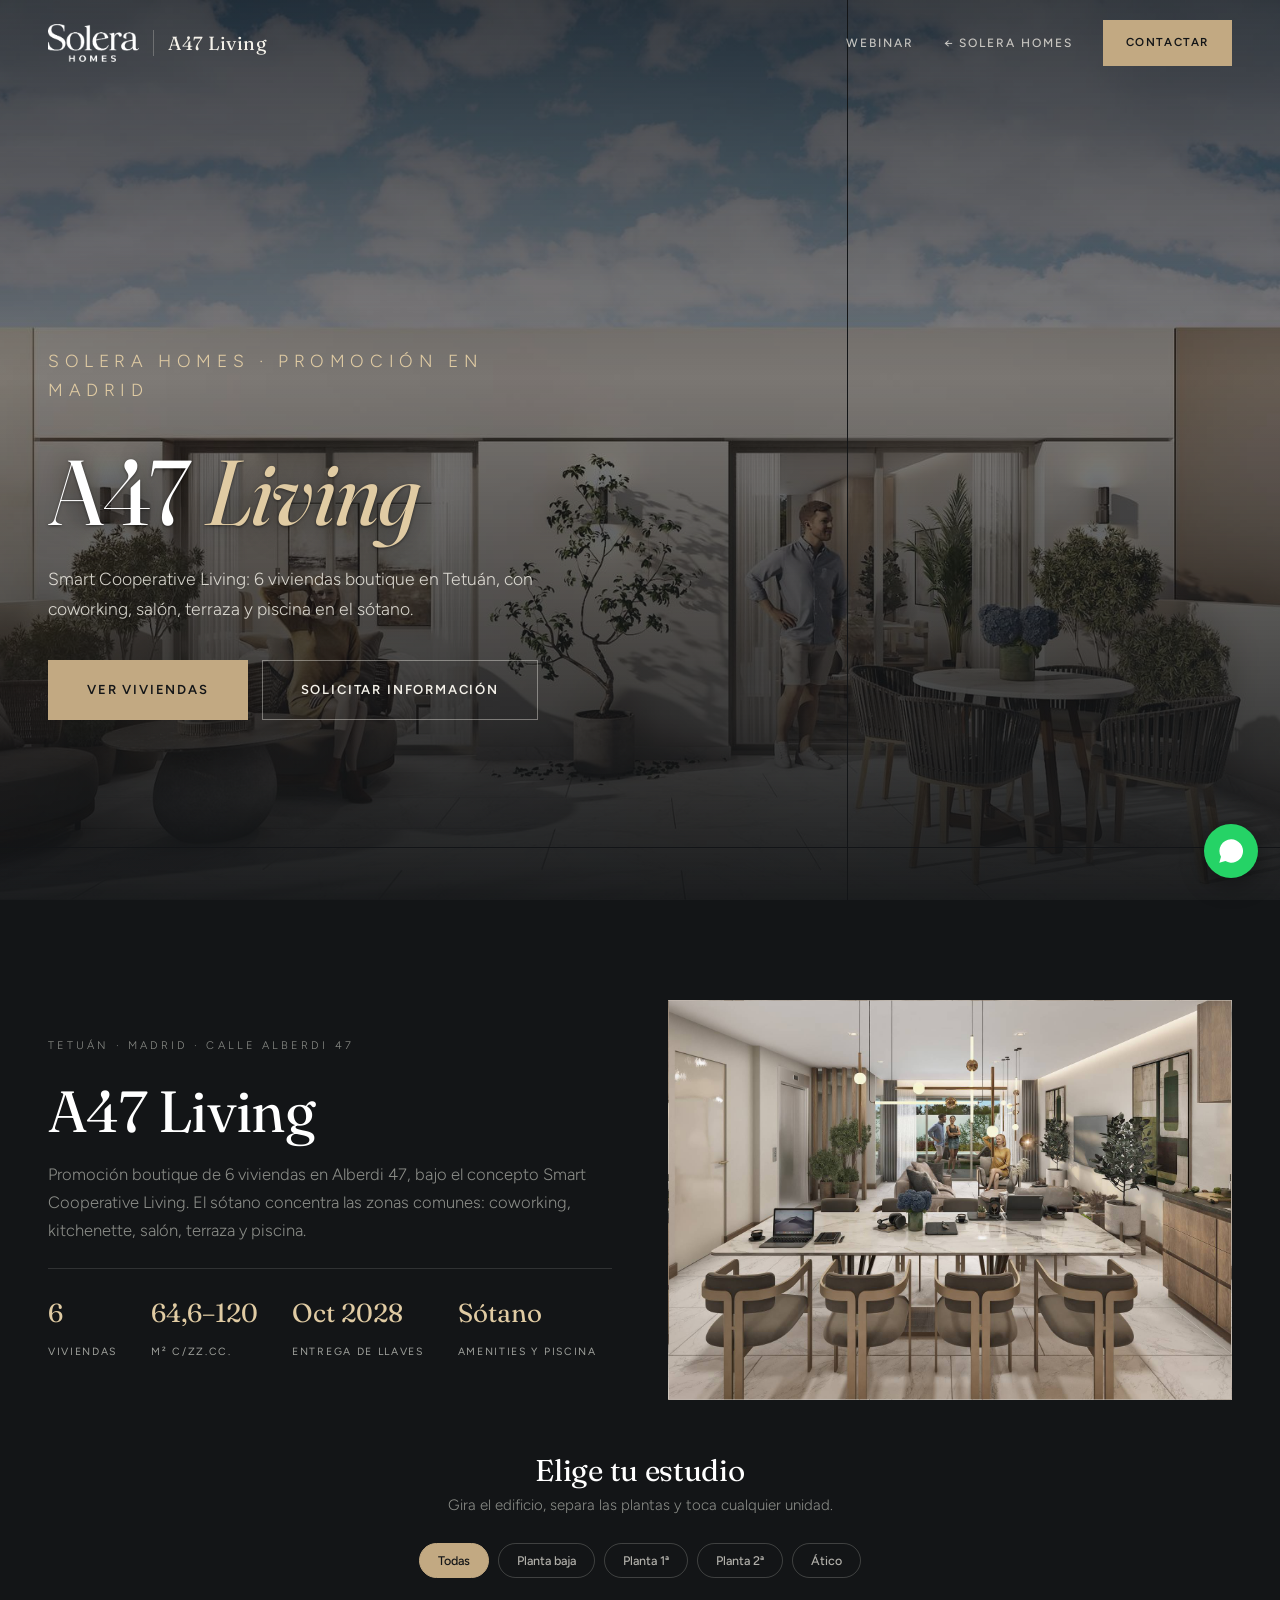
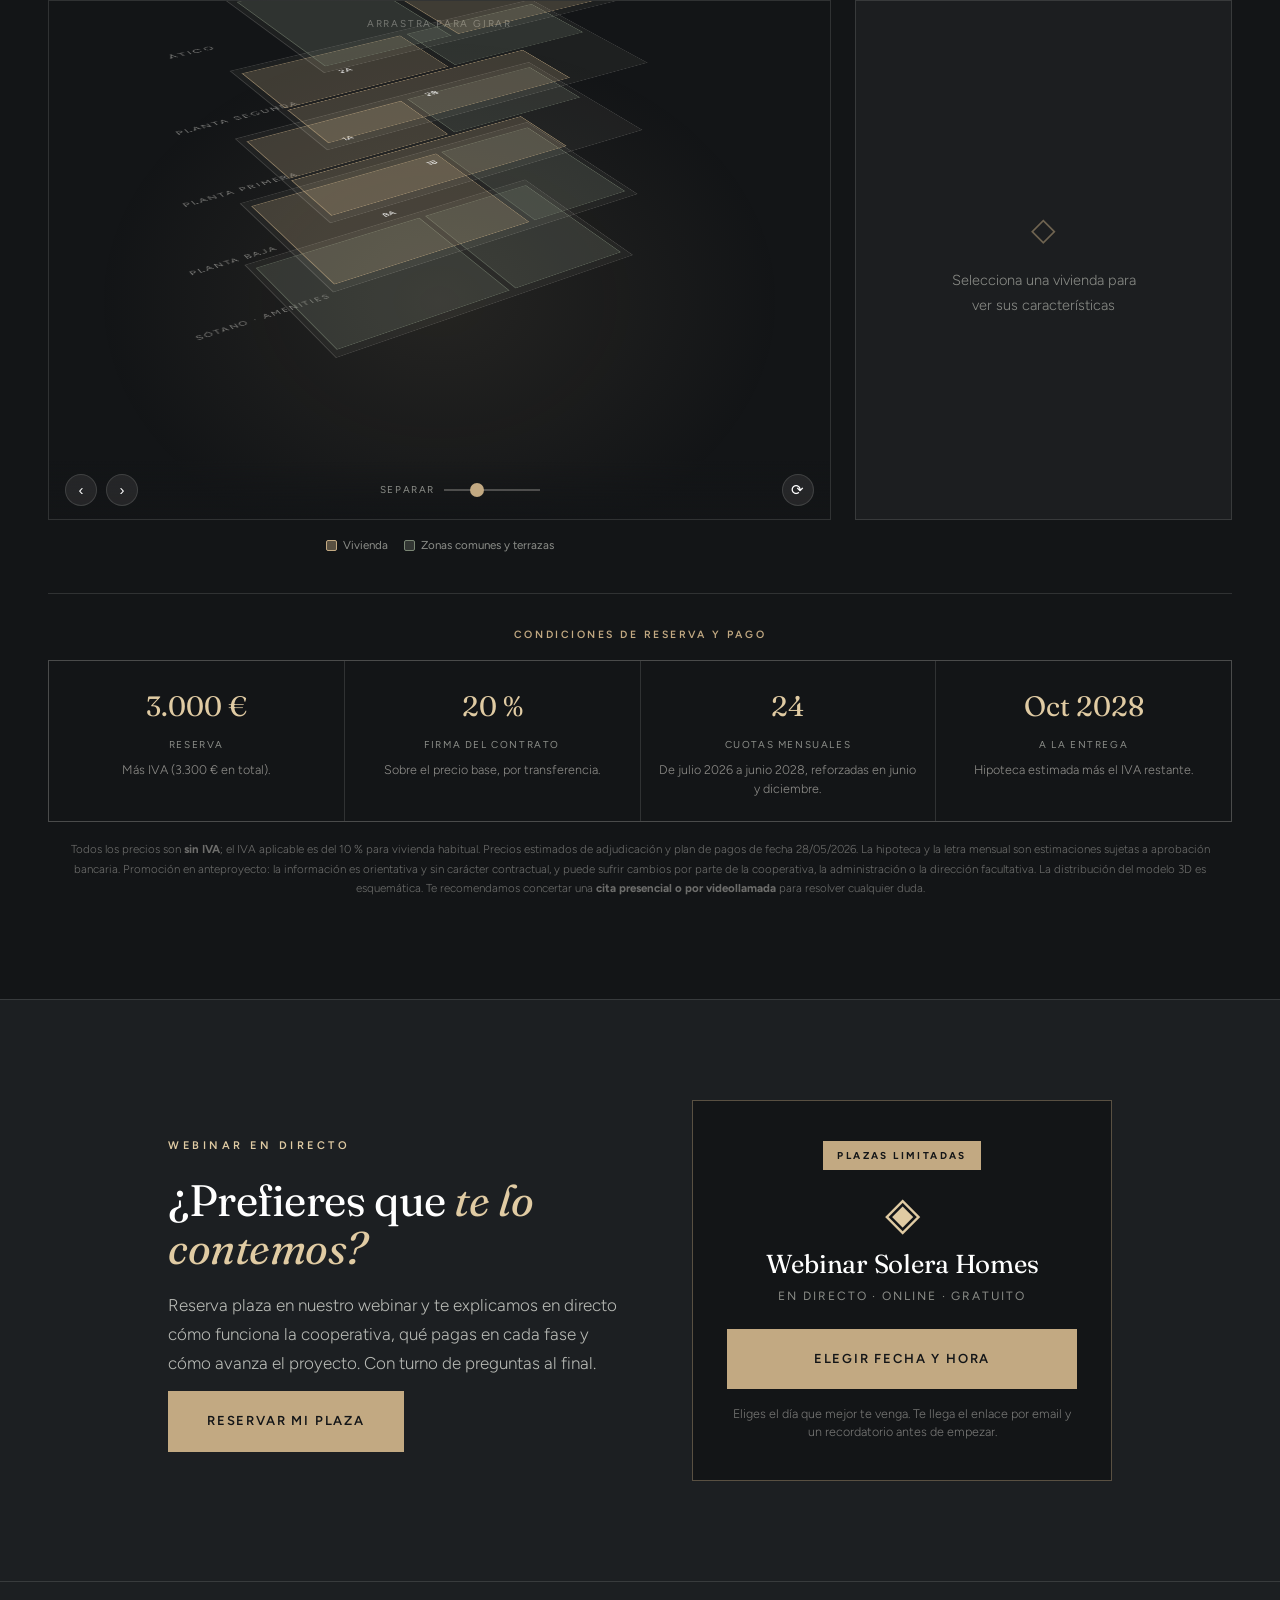
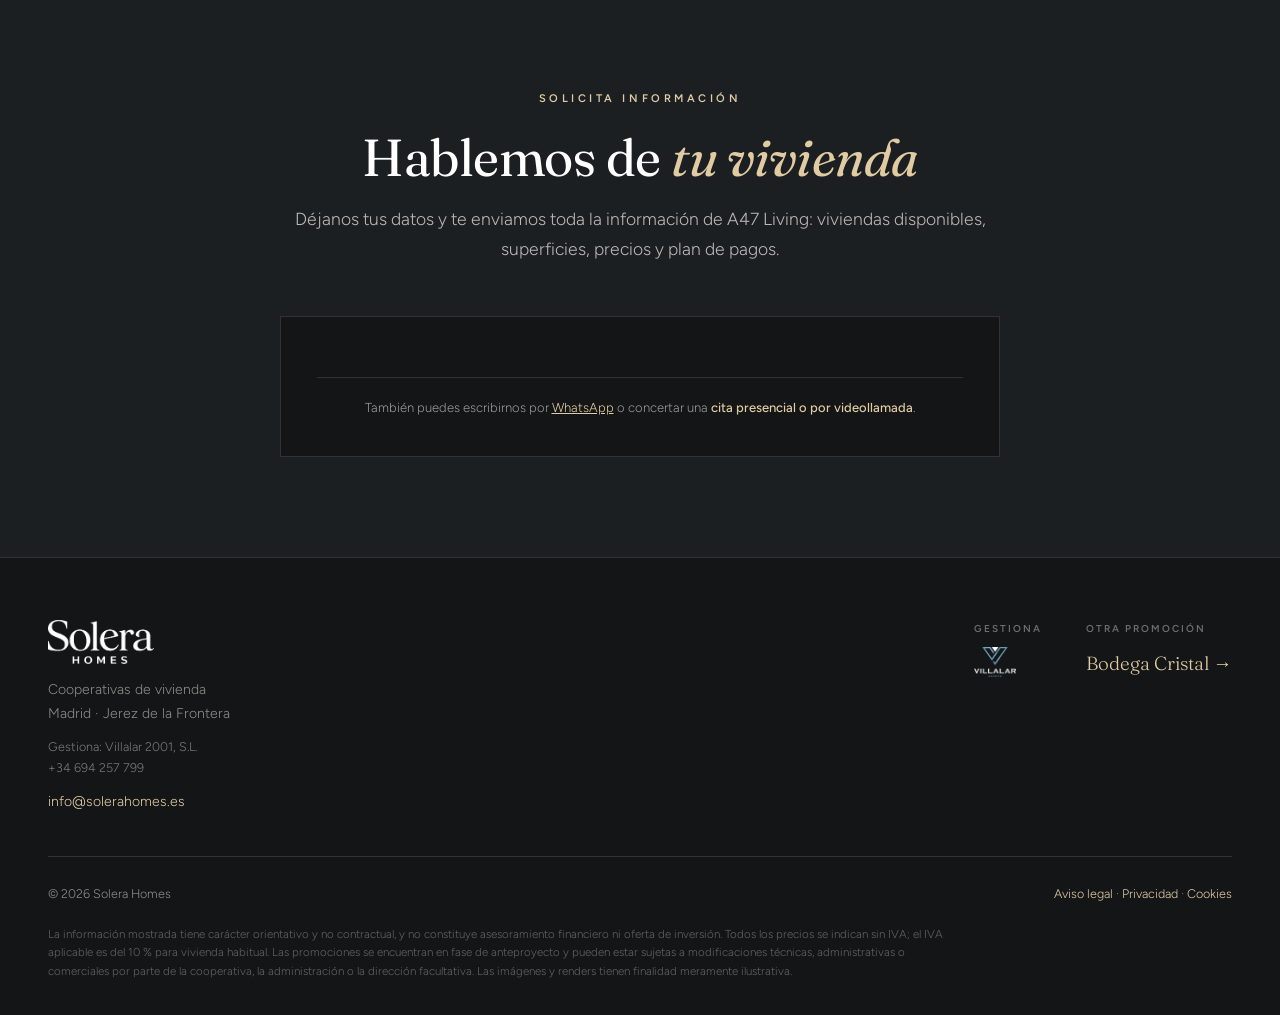
==== commit 8d038cc3: "QUitadosformularios" ====
--- a/a47-living.html
+++ b/a47-living.html
@@ -496,6 +496,17 @@
   .web-card .dur{font-size:12px;letter-spacing:.16em;text-transform:uppercase;color:var(--gris);margin-bottom:22px}
   .web-card .btn{width:100%}
   .web-card .nota{margin-top:16px;font-size:12.5px;color:rgba(245,242,234,.45);font-weight:300;line-height:1.5}
+
+  .contacto-box{max-width:720px;margin:0 auto;background:var(--negro);border:1px solid var(--linea);padding:38px 36px}
+  @media(max-width:620px){.contacto-box{padding:24px 18px}}
+  .contacto-box .cl-wrap{display:block;width:100%;max-width:100%;background:none;padding:0;min-height:0}
+  .contacto-box .cl-wrap iframe{width:100%!important;max-width:100%;border:0;display:block;min-height:640px}
+  .contacto-box .form-cita{margin-top:22px;padding-top:20px;border-top:1px solid var(--linea);
+    font-size:13px;color:rgba(245,242,234,.6);font-weight:300;line-height:1.6;text-align:center}
+  .contacto-box .form-cita a{color:var(--arena-claro);text-decoration:underline}
+  .contacto-box .form-cita strong{color:var(--arena-claro);font-weight:500}
+  .cl-fallback{font-size:14px;color:rgba(245,242,234,.7)}
+  .cl-fallback a{color:var(--arena-claro)}
 </style>
 </head>
 <body>
@@ -509,7 +520,7 @@
     <nav class="nav-links">
       <a class="link" href="#webinar">Webinar</a>
       <a class="nav-volver link" href="index.html">← Solera Homes</a>
-      <a class="btn nav-btn" href="#unlock"><span class="t-largo">Solicitar información</span><span class="t-corto">Info</span></a>
+      <a class="btn nav-btn" href="#unlock"><span class="t-largo">Contactar</span><span class="t-corto">Info</span></a>
     </nav>
   </div>
 </header>
@@ -639,58 +650,19 @@
     <div class="head centro rv">
       <span class="kicker">Solicita información</span>
       <h2>Hablemos de <em>tu vivienda</em></h2>
-      <p>Dos preguntas rápidas para preparar la información que encaja contigo.</p>
+      <p>Déjanos tus datos y te enviamos toda la información de A47 Living: viviendas disponibles, superficies, precios y plan de pagos.</p>
     </div>
-
-    <div class="unlock-box rv">
-      <div class="progreso" id="progreso"><i class="on"></i><i></i><i></i></div>
-
-      <div class="paso activo" data-paso="1">
-        <p class="paso-n">Pregunta 1 de 2</p>
-        <h3>¿Cuál es tu principal motivación?</h3>
-        <p class="sub">Nos ayuda a enviarte solo lo que te interesa.</p>
-        <div class="opciones">
-          <button class="opcion" data-campo="motivacion" data-valor="familia" data-perfil="Familia en crecimiento"><span class="marca"></span>Busco una vivienda cómoda que se adapte a las necesidades de mi familia</button>
-          <button class="opcion" data-campo="motivacion" data-valor="primera" data-perfil="Primera vivienda"><span class="marca"></span>Es mi primera vivienda: quiero empezar con algo que tenga sentido y futuro</button>
-          <button class="opcion" data-campo="motivacion" data-valor="inversor" data-perfil="Perfil inversor"><span class="marca"></span>Busco una inversión sólida, con potencial de revalorización</button>
-          <button class="opcion" data-campo="motivacion" data-valor="etapa" data-perfil="Nueva etapa"><span class="marca"></span>Busco algo práctico y bien situado para mi estilo de vida actual</button>
-        </div>
+    <div class="contacto-box rv">
+      <div class="cl-wrap" id="clWrap">
+        <script type="text/javascript" src="https://api.clientify.net/web-marketing/superforms/script/293387.js"></script>
+        <noscript><p class="cl-fallback">Activa JavaScript para ver el formulario, o escríbenos a <a href="mailto:info@solerahomes.es">info@solerahomes.es</a></p></noscript>
       </div>
-
-      <div class="paso" data-paso="2">
-        <p class="paso-n">Pregunta 2 de 2</p>
-        <h3>¿Cómo prefieres decidir?</h3>
-        <p class="sub">Así sabemos cómo acompañarte, sin agobios.</p>
-        <div class="opciones">
-          <button class="opcion" data-campo="estilo" data-valor="directo"><span class="marca"></span>Voy al grano: dime precio, disponibilidad y plazos</button>
-          <button class="opcion" data-campo="estilo" data-valor="analitico"><span class="marca"></span>Necesito entender bien todas las opciones antes de decidir</button>
-          <button class="opcion" data-campo="estilo" data-valor="explorador"><span class="marca"></span>Me gusta explorar posibilidades y ver el proyecto por dentro</button>
-          <button class="opcion" data-campo="estilo" data-valor="prudente"><span class="marca"></span>Prefiero ir con calma y sobre seguro, con todo bien atado</button>
-        </div>
-      </div>
-
-      <div class="paso" data-paso="3">
-        <p class="paso-n">Último paso</p>
-        <h3 id="res-titulo">Ya casi está</h3>
-        <p class="perfil" id="res-perfil">Perfil</p>
-        <p class="sub" id="res-msg"></p>
-        <div class="form-resumen" id="form-resumen"></div>
-        <div class="cl-wrap" id="clWrap">
-          <script type="text/javascript" src="https://api.clientify.net/web-marketing/superforms/script/293387.js"></script>
-          <noscript><p class="cl-fallback">Activa JavaScript para ver el formulario, o escríbenos a info@solerahomes.es</p></noscript>
-        </div>
-        <p class="form-cita">También puedes concertar una <strong>cita presencial o por videollamada</strong> para que estudiemos contigo la opción que mejor encaja.</p>
-      </div>
-
-      <p class="error" id="error"></p>
-
-      <div class="nav-paso" id="nav-paso">
-        <button class="volver" id="btn-volver" style="display:none">← Volver</button>
-        <button class="btn btn-arena" id="btn-siguiente">Continuar</button>
-      </div>
+      <p class="form-cita">También puedes escribirnos por <a href="https://wa.me/34694257799?text=Hola%20%F0%9F%91%8B%0A%0AHe%20visto%20vuestro%20proyecto%20%F0%9F%8F%A1%E2%9C%A8%20y%20me%20gustar%C3%ADa%20recibir%20m%C3%A1s%20informaci%C3%B3n%20%F0%9F%98%8A" target="_blank" rel="noopener">WhatsApp</a> o concertar una <strong>cita presencial o por videollamada</strong>.</p>
     </div>
   </div>
-</section><footer>
+</section>
+
+<footer>
   <div class="wrap">
     <div class="foot-top">
       <div>
@@ -719,42 +691,7 @@
 </a>
 <script>
 
-/* ============================================================
-   AUTORRELLENO DEL NAVEGADOR EN EL FORMULARIO DE CLIENTIFY
-   Solo funciona si Clientify inyecta el formulario en el DOM.
-   Si lo mete en un iframe, hay que activarlo desde Clientify.
-   ============================================================ */
-function activaAutorrelleno(raiz){
-  if(!raiz) return;
-  const mapa = [
-    [/nombre|first.?name|fname/i, 'given-name'],
-    [/apellid|last.?name|lname|surname/i, 'family-name'],
-    [/mail/i,                     'email'],
-    [/tel|phone|movil|móvil|celular/i, 'tel'],
-    [/empresa|company/i,          'organization'],
-    [/ciudad|city|localidad/i,    'address-level2'],
-    [/provincia|state/i,          'address-level1'],
-    [/postal|cp|zip/i,          'postal-code'],
-    [/direccion|dirección|address|calle/i, 'street-address']
-  ];
-  raiz.querySelectorAll('form').forEach(f=> f.setAttribute('autocomplete','on'));
-  raiz.querySelectorAll('input, textarea').forEach(c=>{
-    if(c.type === 'hidden' || c.type === 'checkbox' || c.type === 'radio') return;
-    const pista = [c.name, c.id, c.placeholder, c.getAttribute('aria-label'),
-                   (c.labels && c.labels[0] ? c.labels[0].textContent : '')].filter(Boolean).join(' ');
-    for(const [re, valor] of mapa){
-      if(re.test(pista)){
-        c.setAttribute('autocomplete', valor);
-        if(valor === 'email' && c.type === 'text') c.type = 'email';
-        if(valor === 'tel' && c.type === 'text') c.type = 'tel';
-        break;
-      }
-    }
-  });
-  if(raiz.querySelector('iframe')){
-    console.info('[Solera] El formulario está en un iframe: el autorrelleno debe activarse desde Clientify.');
-  }
-}
+
 const fmt  = n => (Math.round(n*1000)/1000).toString().replace('.', ',');
 const fmtE = n => { const [e,d] = n.toFixed(2).split('.');
   return e.replace(/\B(?=(\d{3})+(?!\d))/g, '.') + ',' + d; };
@@ -903,7 +840,7 @@
   /* al pedir info: guarda la unidad, preselecciona la promoción y baja al cuestionario */
   $('data-cta').addEventListener('click', ()=>{
     if(!actual) return;
-    window.FORM.setUnidad(cfg.nombre + ' · ' + actual.nombre + ' · ' + fmt(actual.czz) + ' m² c/zz.cc. · ' + fmtE(actual.precio) + ' € (sin IVA)', cfg.zona);
+    document.getElementById('unlock').scrollIntoView({behavior:'smooth'});
     document.getElementById('unlock').scrollIntoView({behavior:'smooth'});
   });
 
@@ -954,128 +891,42 @@
 crearSelector('sel-a47', PROY.a47);
 
 
-/* ============================================================
-   CUESTIONARIO + FORMULARIO CLIENTIFY
-   ============================================================ */
-window.FORM = (function(){
-  const params = new URLSearchParams(location.search);
-  const utm = {};
-  ['utm_source','utm_medium','utm_campaign','utm_content','utm_term'].forEach(k=> utm[k] = params.get(k) || '');
-
-  const respuestas = {};
-  let unidad = '';
-  let paso = 1;
-  const TOTAL = 3;
-  const pasos = document.querySelectorAll('.paso');
-  const barras = document.querySelectorAll('#progreso i');
-  const btnSig = document.getElementById('btn-siguiente');
-  const btnVol = document.getElementById('btn-volver');
-  const err = document.getElementById('error');
-  const wrap = document.getElementById('clWrap');
-
-  const PERFILES = {
-    familia:{t:'Tenemos algo que encaja contigo', m:'Te enviaremos las tipologías más amplias, con distribución y plazos de entrega, para que lo valoréis en familia con calma.'},
-    primera:{t:'Buena decisión para empezar', m:'Te explicaremos cómo funciona la aportación por fases en cooperativa: es la vía más accesible para entrar en obra nueva.'},
-    inversor:{t:'Hablamos tu idioma', m:'Te prepararemos el detalle de coste de adjudicación frente a valor de mercado de la zona, plazos de obra y financiación.'},
-    etapa:{t:'Práctico y bien situado', m:'Te enviaremos las opciones compactas y de bajo mantenimiento, con todo lo que tienes a un paso.'}
-  };
-  const ETIQ = {
-    motivacion:{familia:'Vivienda familiar', primera:'Primera vivienda', inversor:'Inversión', etapa:'Nueva etapa'},
-    estilo:{directo:'Decisión rápida', analitico:'Analítico', explorador:'Explorador', prudente:'Prudente'}
-  };
-
-  function pinta(){
-    pasos.forEach(p=>p.classList.toggle('activo', +p.dataset.paso === paso));
-    barras.forEach((b,i)=>b.classList.toggle('on', i < paso));
-    btnVol.style.display = paso > 1 ? 'block' : 'none';
-    btnSig.style.display = paso === TOTAL ? 'none' : 'inline-block';
-    err.classList.remove('on');
-    if(paso === TOTAL) preparaFinal();
-  }
-
-  document.querySelectorAll('.opcion').forEach(op=>{
-    op.addEventListener('click', ()=>{
-      const c = op.dataset.campo;
-      document.querySelectorAll('.opcion[data-campo="'+c+'"]').forEach(o=>o.classList.toggle('sel', o===op));
-      respuestas[c] = op.dataset.valor;
-      if(op.dataset.perfil) respuestas.perfil = op.dataset.perfil;
-      setTimeout(()=>{ if(paso < TOTAL){ paso++; pinta(); } }, 260);
-    });
-  });
-
-  btnVol.addEventListener('click', ()=>{ if(paso>1){ paso--; pinta(); } });
-  btnSig.addEventListener('click', ()=>{
-    const campo = ['motivacion','estilo'][paso-1];
-    if(!respuestas[campo]){ err.textContent='Elige una opción para continuar.'; err.classList.add('on'); return; }
-    if(paso < TOTAL){ paso++; pinta(); }
-  });
-
-  function resumen(){
-    const t = [];
-    if(unidad) t.push(unidad);
-    if(respuestas.motivacion) t.push('Motivación: ' + ETIQ.motivacion[respuestas.motivacion]);
-    if(respuestas.estilo) t.push('Perfil: ' + ETIQ.estilo[respuestas.estilo]);
-    const src = [utm.utm_source, utm.utm_campaign, utm.utm_content].filter(Boolean).join(' / ');
-    if(src) t.push('Origen: ' + src);
-    return t.join(' · ');
-  }
-
-  /* traslada la cualificación al campo de comentarios del formulario, si existe */
-  function trasladar(){
-    const texto = resumen();
-    if(!texto || !wrap) return;
-    const campos = wrap.querySelectorAll('textarea, input[type="text"]');
-    for(const c of campos){
-      const p = ((c.name||'')+' '+(c.id||'')+' '+(c.placeholder||'')+' '+(c.getAttribute('aria-label')||'')).toLowerCase();
-      if(/mensaje|coment|observ|consulta|message|notas/.test(p)){
-        if(!c.value){
-          c.value = texto;
-          c.dispatchEvent(new Event('input', {bubbles:true}));
-          c.dispatchEvent(new Event('change', {bubbles:true}));
-        }
+
+/* autorrelleno del navegador en el formulario de Clientify */
+function activaAutorrelleno(raiz){
+  if(!raiz) return;
+  const mapa = [
+    [/nombre|first.?name|fname/i, 'given-name'],
+    [/apellid|last.?name|lname|surname/i, 'family-name'],
+    [/mail/i, 'email'],
+    [/tel|phone|movil|móvil|celular/i, 'tel'],
+    [/empresa|company/i, 'organization'],
+    [/ciudad|city|localidad/i, 'address-level2'],
+    [/postal|cp\b|zip/i, 'postal-code'],
+    [/direccion|dirección|address|calle/i, 'street-address']
+  ];
+  raiz.querySelectorAll('form').forEach(f=> f.setAttribute('autocomplete','on'));
+  raiz.querySelectorAll('input, textarea').forEach(c=>{
+    if(c.type === 'hidden' || c.type === 'checkbox' || c.type === 'radio') return;
+    const pista = [c.name, c.id, c.placeholder, c.getAttribute('aria-label'),
+                   (c.labels && c.labels[0] ? c.labels[0].textContent : '')].filter(Boolean).join(' ');
+    for(const [re, valor] of mapa){
+      if(re.test(pista)){
+        c.setAttribute('autocomplete', valor);
+        if(valor === 'email' && c.type === 'text') c.type = 'email';
+        if(valor === 'tel' && c.type === 'text') c.type = 'tel';
         break;
       }
     }
-  }
-
-  function actualizaURL(){
-    try{
-      const u = new URL(location.href);
-      if(respuestas.motivacion) u.searchParams.set('perfil', respuestas.motivacion);
-      if(respuestas.estilo) u.searchParams.set('estilo', respuestas.estilo);
-      if(unidad) u.searchParams.set('vivienda', unidad);
-      history.replaceState(null, '', u);
-    }catch(e){}
-  }
-
-  function preparaFinal(){
-    const p = PERFILES[respuestas.motivacion] || PERFILES.inversor;
-    document.getElementById('res-titulo').textContent = p.t;
-    document.getElementById('res-perfil').textContent = respuestas.perfil || 'Perfil registrado';
-    document.getElementById('res-msg').textContent = p.m + ' Déjanos tus datos y te contactamos.';
-    const caja = document.getElementById('form-resumen');
-    const txt = resumen();
-    if(txt){ caja.innerHTML = '<b>Lo que nos has contado</b>' + txt; caja.classList.add('on'); }
-    actualizaURL();
-    let n = 0;
-    const t = setInterval(()=>{
-      trasladar();
-      activaAutorrelleno(wrap);
-      if(++n > 14) clearInterval(t);
-    }, 500);
-  }
-
-  pinta();
-
-  return {
-    setUnidad(texto){
-      unidad = texto;
-      document.getElementById('unlock').scrollIntoView({behavior:'smooth'});
-    }
-  };
+  });
+}
+(function(){
+  const w = document.getElementById('clWrap');
+  let n = 0;
+  const t = setInterval(()=>{ activaAutorrelleno(w); if(++n > 16) clearInterval(t); }, 500);
 })();
 
-/* ---- comunes ---- */
+/* nav sólido al hacer scroll + animaciones de entrada */
 const nav = document.getElementById('nav');
 addEventListener('scroll', ()=> nav.classList.toggle('solid', scrollY > 60));
 const obs = new IntersectionObserver(es=>{
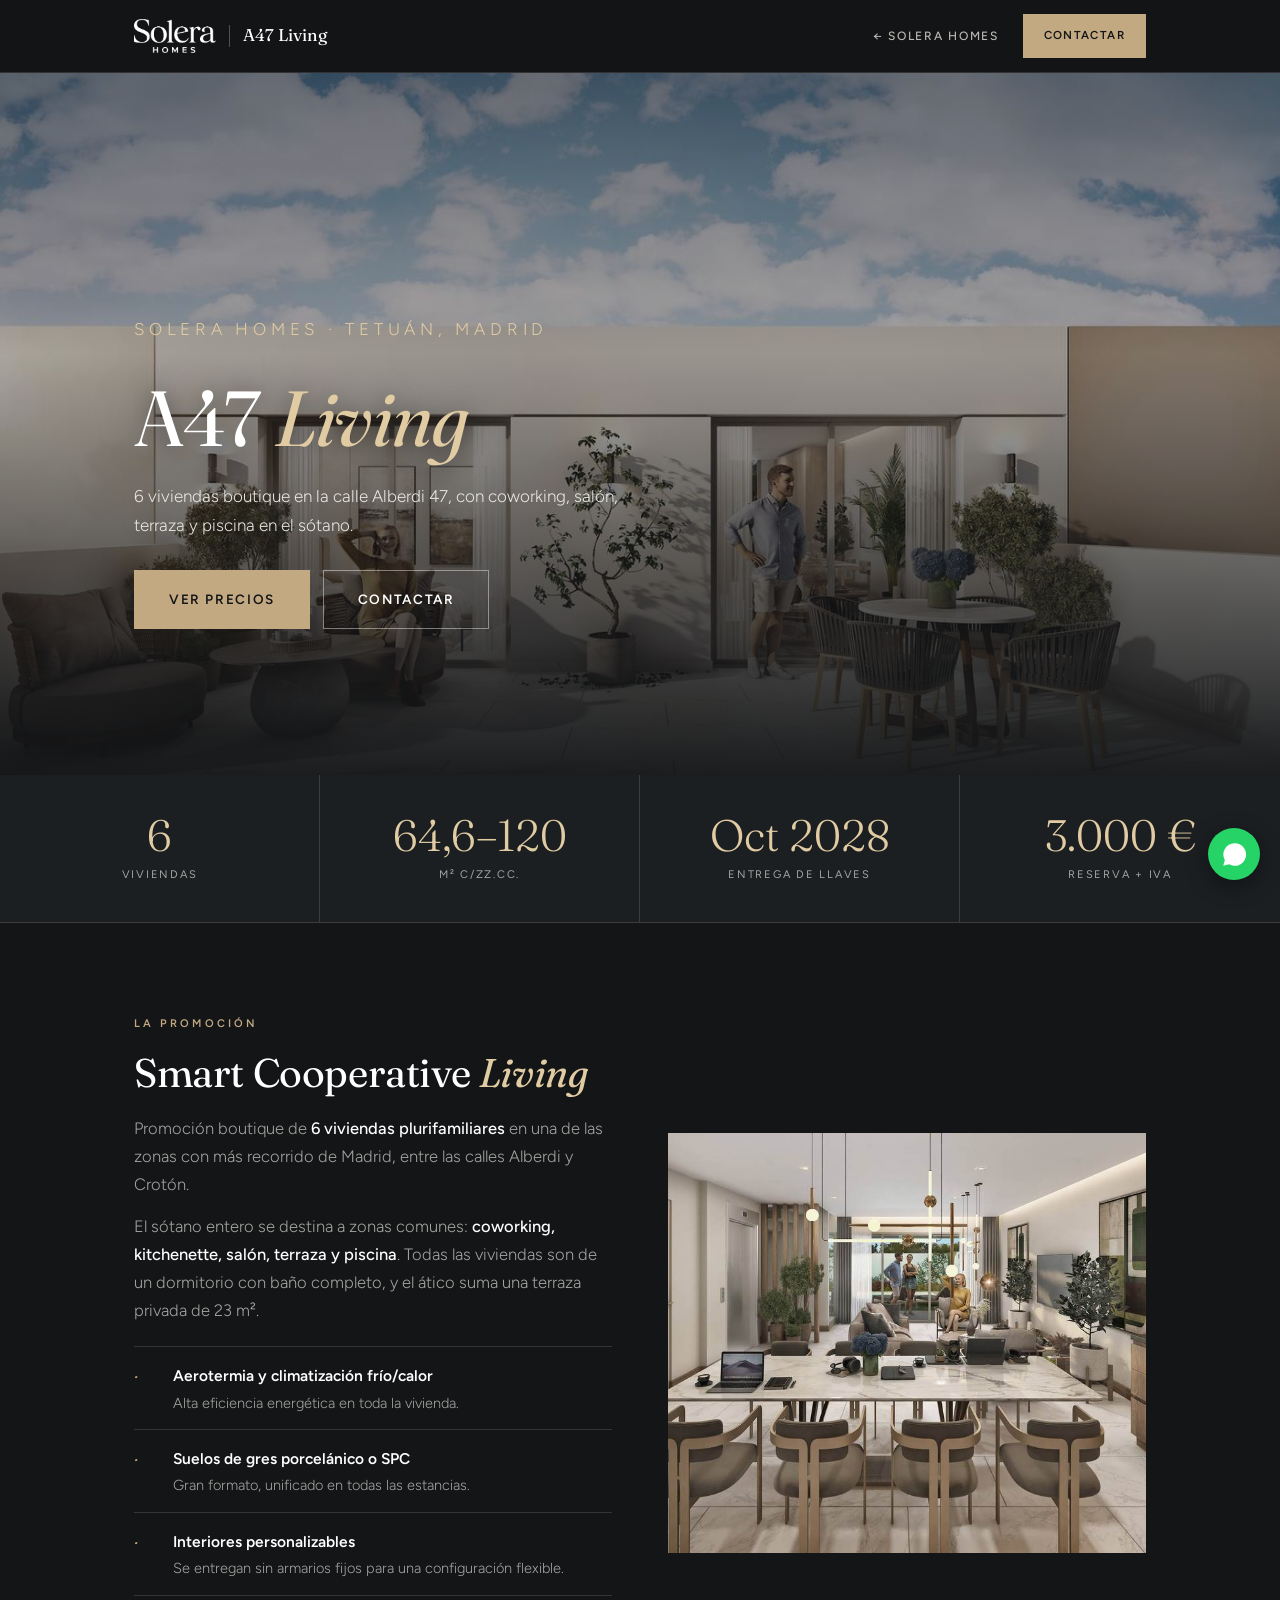
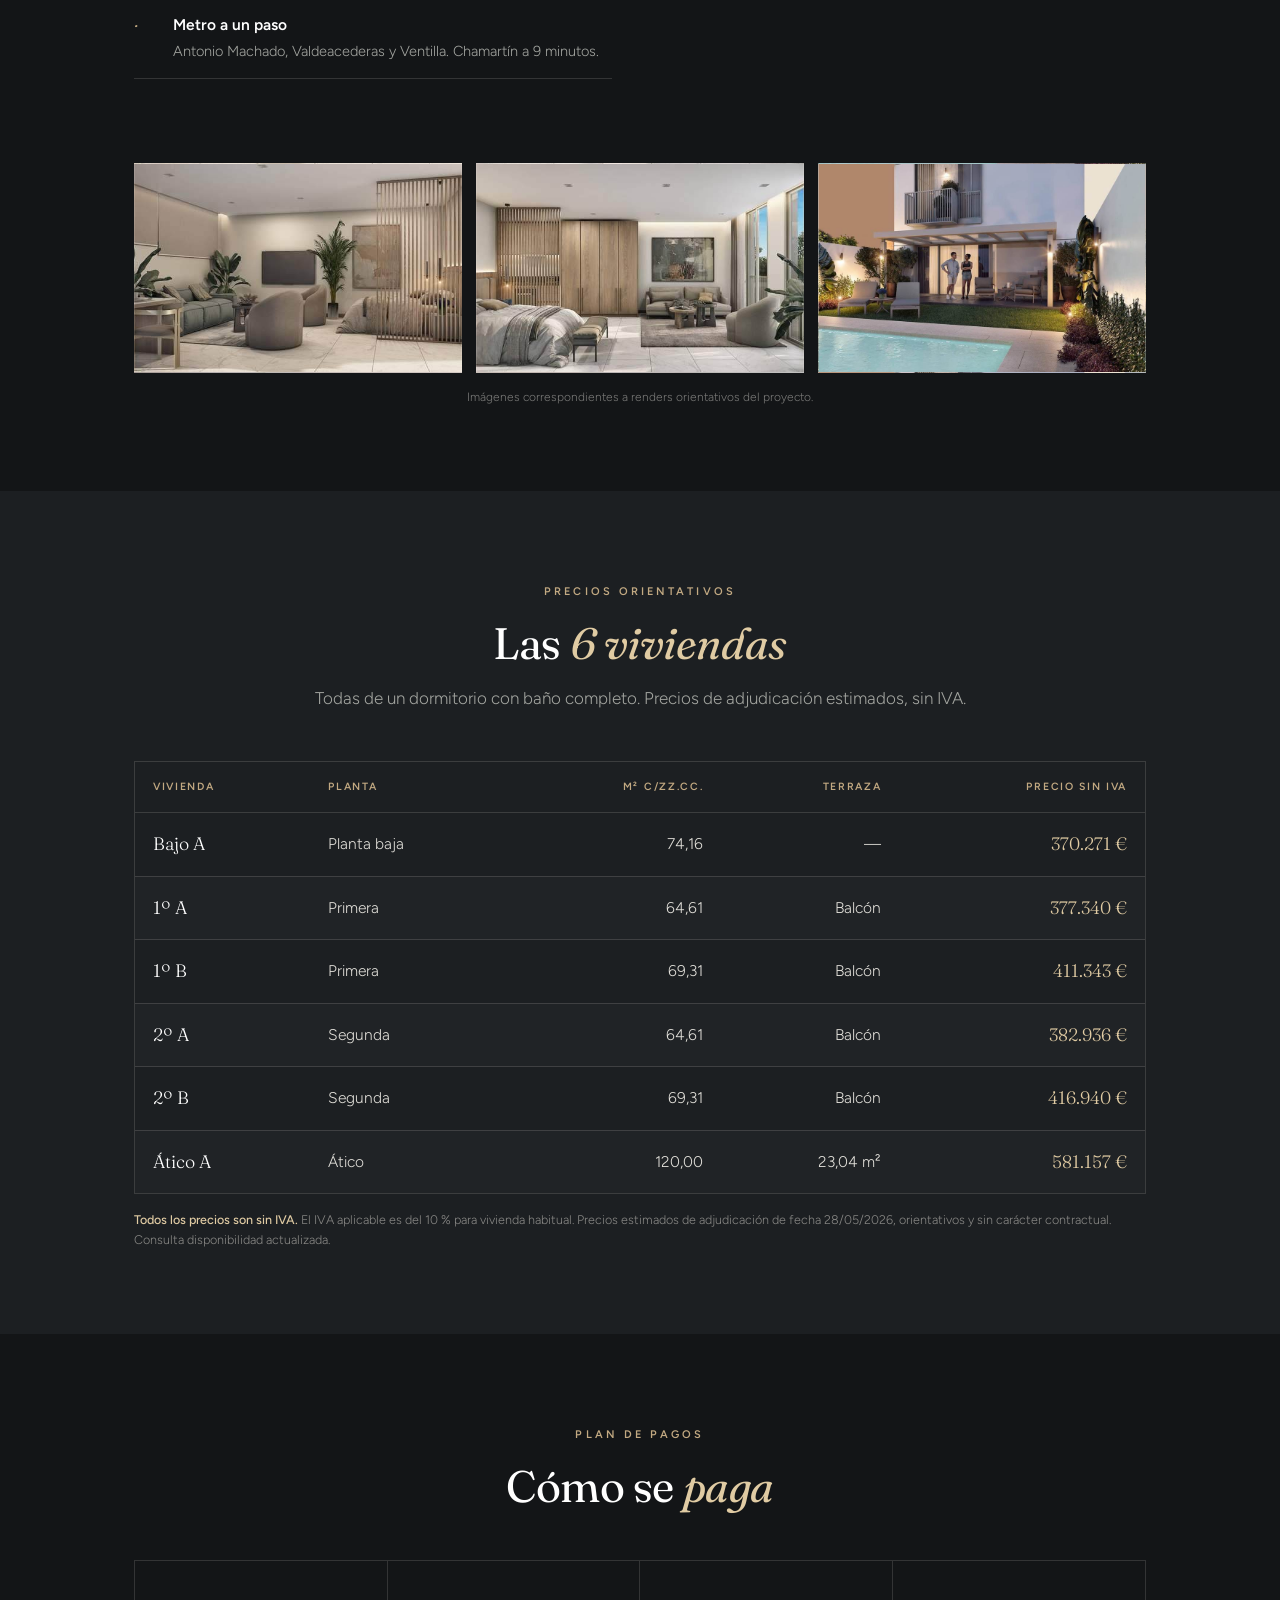
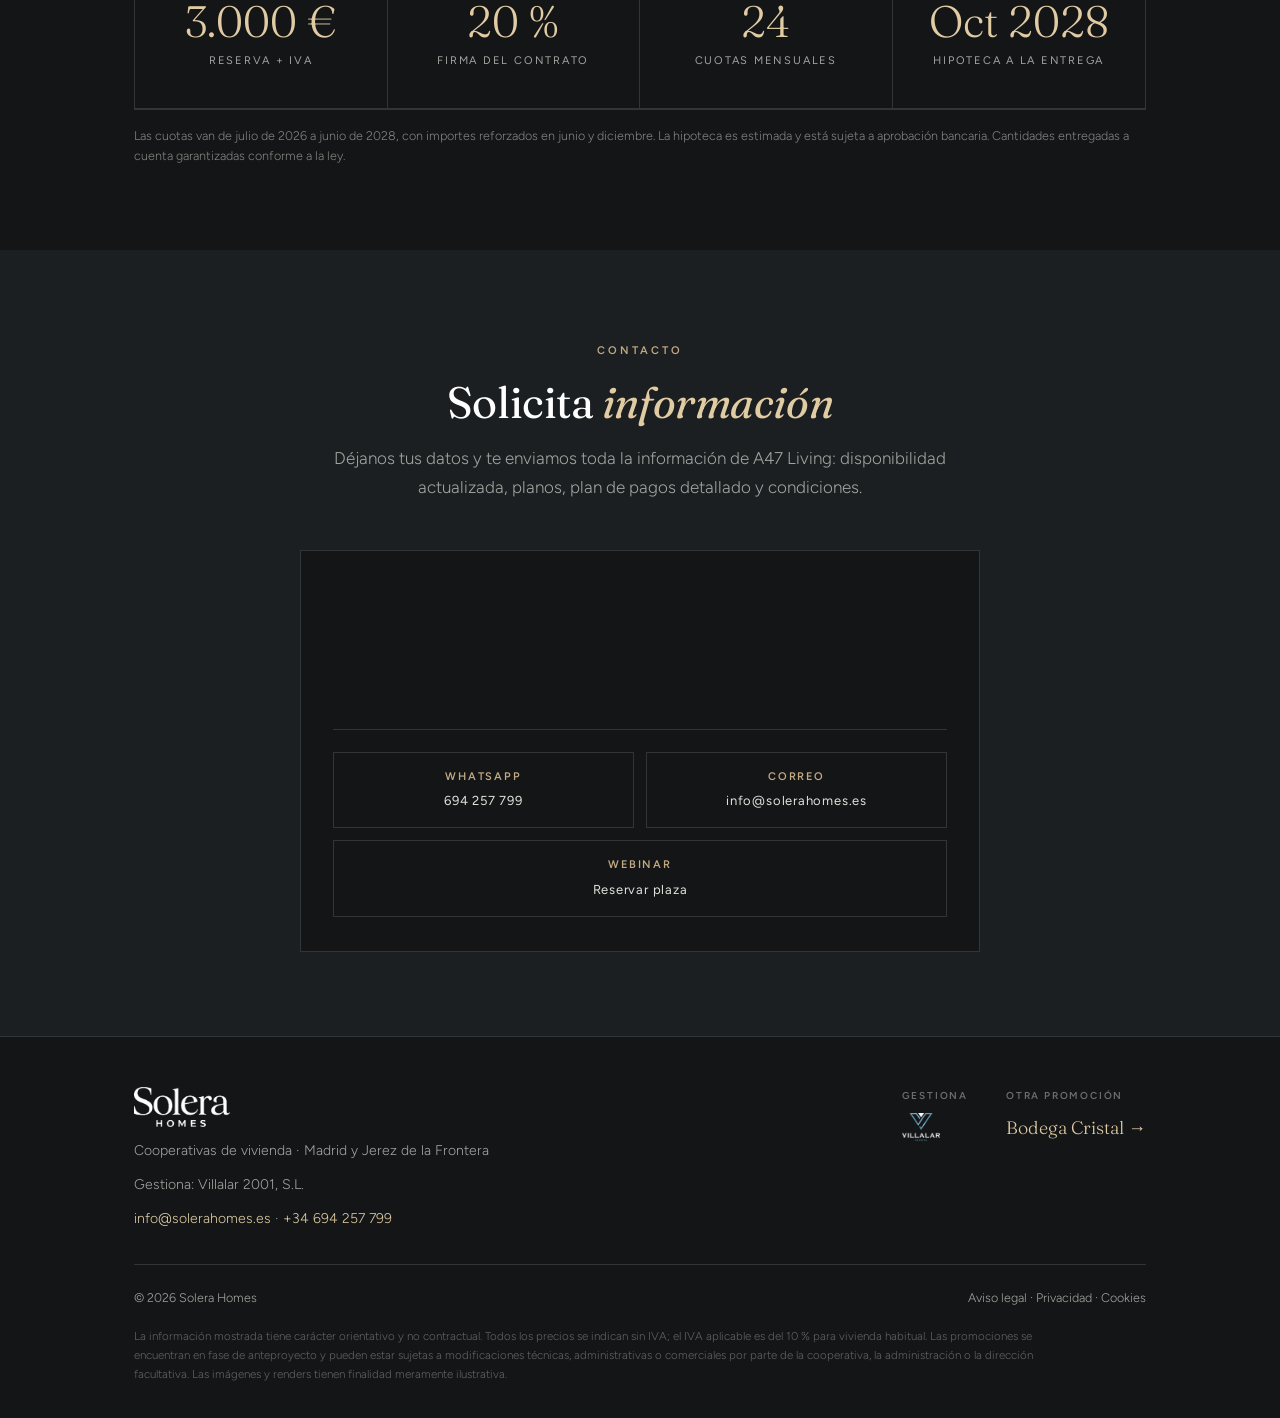
==== commit a69f2842: "chimeno update" ====
--- a/a47-living.html
+++ b/a47-living.html
@@ -4,936 +4,360 @@
 <meta charset="UTF-8">
 <meta name="viewport" content="width=device-width, initial-scale=1.0">
 <title>A47 Living · 6 viviendas en Tetuán, Madrid · Solera Homes</title>
-<meta name="description" content="Promoción boutique de 6 viviendas en Alberdi 47, Tetuán. Coworking, piscina y terraza. Precios y superficies con zonas comunes.">
+<meta name="description" content="Promoción boutique de 6 viviendas en Alberdi 47, Tetuán. Coworking, piscina y terraza. Precios orientativos y plan de pagos.">
 <link rel="preconnect" href="https://fonts.googleapis.com">
 <link rel="preconnect" href="https://fonts.gstatic.com" crossorigin>
-<link href="https://fonts.googleapis.com/css2?family=Fraunces:ital,opsz,wght@0,9..144,300;0,9..144,400;0,9..144,500;1,9..144,400&family=Figtree:wght@300;400;500;600&display=swap" rel="stylesheet">
+<link href="https://fonts.googleapis.com/css2?family=Fraunces:ital,opsz,wght@0,9..144,300;0,9..144,400;1,9..144,400&family=Figtree:wght@300;400;500;600&display=swap" rel="stylesheet">
 <style>
-  :root{
-    --negro:#131517;
-    --carbon:#1c1f22;
-    --carbon-2:#24282c;
-    --hueso:#f5f2ea;
-    --arena:#c2a982;
-    --arena-claro:#e0cba3;
-    --verde:#7a8674;
-    --naranja:#c08a4e;
-    --rojo:#a85f5f;
-    --gris:#8b8d88;
-    --linea:rgba(245,242,234,.13);
-    --max:1240px;
-    --display:'Fraunces', Georgia, serif;
-    --body:'Figtree','Helvetica Neue',Arial,sans-serif;
-  }
-  *{margin:0;padding:0;box-sizing:border-box}
-  html{scroll-behavior:smooth}
-  @media (prefers-reduced-motion: reduce){
-    html{scroll-behavior:auto}
-    *,*::before,*::after{animation:none!important;transition:none!important}
-  }
-  body{
-    font-family:var(--body);color:var(--hueso);background:var(--negro);
-    line-height:1.7;font-size:16.5px;-webkit-font-smoothing:antialiased;overflow-x:hidden;
-  }
-  h1,h2,h3,h4{font-family:var(--display);font-weight:400;line-height:1.1;letter-spacing:-.01em}
-  h1 em,h2 em{font-style:italic;color:var(--arena-claro)}
-  a{color:inherit;text-decoration:none}
-  img{max-width:100%;display:block}
-  .wrap{max-width:var(--max);margin:0 auto;padding:0 28px}
-  section{padding:100px 0}
-  @media(max-width:760px){section{padding:64px 0}}
-  .kicker{display:inline-block;font-size:11px;letter-spacing:.32em;text-transform:uppercase;
-    color:var(--arena);font-weight:600;margin-bottom:20px}
-  .head{max-width:700px;margin-bottom:52px}
-  .head.centro{margin-left:auto;margin-right:auto;text-align:center}
-  .head h2{font-size:clamp(31px,4.4vw,52px);margin-bottom:18px}
-  .head p{color:var(--gris);font-weight:300;font-size:17.5px}
-
-  .btn{display:inline-block;font-family:var(--body);font-size:13px;font-weight:600;
-    letter-spacing:.14em;text-transform:uppercase;padding:18px 38px;text-align:center;
-    border:1px solid transparent;cursor:pointer;transition:all .25s ease}
-  .btn:focus-visible{outline:3px solid var(--arena);outline-offset:3px}
-  .btn-arena{background:var(--arena);color:var(--negro)}
-  .btn-arena:hover{background:var(--arena-claro)}
-  .btn-linea{background:transparent;color:var(--hueso);border-color:rgba(245,242,234,.4)}
-  .btn-linea:hover{border-color:var(--arena);color:var(--arena-claro)}
-
-  /* nav */
-  .nav{position:fixed;top:0;left:0;right:0;z-index:100;padding:20px 0;
-    transition:all .3s ease;border-bottom:1px solid transparent}
-  .nav.solid{background:rgba(19,21,23,.94);backdrop-filter:blur(12px);padding:14px 0;border-bottom-color:var(--linea)}
-  .nav-inner{display:flex;justify-content:space-between;align-items:center;gap:20px}
-  .nav-logo{height:38px;width:auto}
-  .nav-links{display:flex;gap:30px;align-items:center}
-  @media(max-width:980px){.nav-links a.link{display:none}}
-  .nav-links a.link{font-size:12px;letter-spacing:.16em;text-transform:uppercase;
-    color:rgba(245,242,234,.75);font-weight:500}
-  .nav-links a.link:hover{color:var(--arena-claro)}
-  .nav-btn{font-size:11.5px;letter-spacing:.14em;text-transform:uppercase;font-weight:600;
-    background:var(--arena);color:var(--negro);padding:12px 22px}
-  .nav-btn:hover{background:var(--arena-claro)}
-  .nav-btn .t-corto{display:none}
-  @media(max-width:560px){
-    .nav-btn{padding:11px 18px;font-size:11px;letter-spacing:.12em}
-    .nav-btn .t-largo{display:none}
-    .nav-btn .t-corto{display:inline}
-    .nav-logo{height:32px}
-  }
-
-  /* hero */
-  .hero{position:relative;height:100svh;min-height:600px;display:flex;align-items:flex-end;overflow:hidden}
-  .hero-bg{position:absolute;inset:0;background-image:url('[data-uri]');background-size:cover;
-    background-position:center;animation:zoom 22s ease-out forwards}
-  @keyframes zoom{from{transform:scale(1.12)}to{transform:scale(1)}}
-  .hero::after{content:"";position:absolute;inset:0;
-    background:linear-gradient(180deg, rgba(19,21,23,.78) 0%, rgba(19,21,23,.5) 42%, rgba(19,21,23,.96) 100%)}
-  .hero-in{position:relative;z-index:2;width:100%;padding-bottom:80px}
-  .hero .kicker{color:var(--arena-claro)}
-  @media(max-width:560px){.hero .kicker{letter-spacing:.16em;font-size:10px}}
-  .hero h1{font-size:clamp(44px,7.6vw,92px);max-width:900px;margin-bottom:22px;font-weight:400;color:#fff;text-shadow:0 2px 30px rgba(0,0,0,.7), 0 1px 3px rgba(0,0,0,.5)}
-  .hero p{max-width:530px;font-size:17.5px;font-weight:300;color:rgba(245,242,234,.85);margin-bottom:36px}
-  .hero-btns{display:flex;gap:14px;flex-wrap:wrap}
-  @media(max-width:520px){.hero-btns{flex-direction:column}.hero-btns .btn{width:100%}}
-
-  /* cifras */
-  .cifras{background:var(--carbon);padding:0}
-  .cifras-grid{display:grid;grid-template-columns:repeat(4,1fr)}
-  @media(max-width:860px){.cifras-grid{grid-template-columns:repeat(2,1fr)}}
-  .cifra{padding:42px 22px;text-align:center;border-right:1px solid var(--linea);border-bottom:1px solid var(--linea)}
-  .cifra:last-child{border-right:none}
-  @media(max-width:860px){.cifra:nth-child(2n){border-right:none}}
-  .cifra strong{display:block;font-family:var(--display);font-size:clamp(32px,5vw,50px);
-    font-weight:300;color:var(--arena-claro);line-height:1}
-  .cifra span{display:block;margin-top:10px;font-size:11.5px;letter-spacing:.18em;
-    text-transform:uppercase;color:var(--gris)}
-
-  /* modelo */
-  .modelo-grid{display:grid;grid-template-columns:1fr 1fr;gap:70px;align-items:center}
-  @media(max-width:900px){.modelo-grid{grid-template-columns:1fr;gap:40px}}
-  .modelo-img{min-height:500px;background-image:url('[data-uri]');background-size:cover;background-position:center}
-  @media(max-width:900px){.modelo-img{min-height:300px}}
-  .lista{list-style:none;margin-top:8px}
-  .lista li{padding:20px 0;border-bottom:1px solid var(--linea);display:flex;gap:18px;align-items:flex-start}
-  .lista li:first-child{border-top:1px solid var(--linea)}
-  .lista .n{font-family:var(--display);font-style:italic;color:var(--arena);font-size:17px;flex-shrink:0;min-width:26px}
-  .lista b{display:block;font-weight:600;font-size:16px;margin-bottom:2px}
-  .lista p{color:var(--gris);font-size:14.5px;font-weight:300;line-height:1.6}
-
-  /* ---------- BLOQUE DE PROYECTO ---------- */
-  .proyecto{position:relative}
-  .proyecto.alt{background:var(--carbon)}
-  .proy-cab{display:grid;grid-template-columns:1fr 1fr;gap:56px;align-items:center;margin-bottom:54px}
-  @media(max-width:900px){.proy-cab{grid-template-columns:1fr;gap:32px}}
-  .proy-foto{min-height:400px;background-size:cover;background-position:center;border:1px solid var(--linea)}
-  @media(max-width:900px){.proy-foto{min-height:260px}}
-  .proy-lugar{font-size:11px;letter-spacing:.28em;text-transform:uppercase;color:var(--arena);font-weight:600;margin-bottom:14px}
-  .proy-cab h2{font-size:clamp(34px,5vw,58px);margin-bottom:16px}
-  .proy-cab p{color:var(--gris);font-weight:300;margin-bottom:24px}
-  .proy-stats{display:flex;gap:34px;flex-wrap:wrap;padding-top:22px;border-top:1px solid var(--linea)}
-  .pstat b{display:block;font-family:var(--display);font-size:26px;font-weight:400;color:var(--arena-claro)}
-  .pstat span{font-size:10.5px;letter-spacing:.16em;text-transform:uppercase;color:var(--gris)}
-
-  /* ---------- SELECTOR 3D ---------- */
-  .selector{margin-top:8px}
-  .sel-cab{text-align:center;max-width:560px;margin:0 auto 24px}
-  .sel-cab h3{font-size:clamp(22px,3vw,30px);margin-bottom:6px}
-  .sel-cab p{color:var(--gris);font-weight:300;font-size:15px}
-  .sel-filtros{display:flex;gap:9px;flex-wrap:wrap;justify-content:center;margin-bottom:22px}
-  .sel-filtro{font-family:var(--body);font-size:12.5px;font-weight:500;background:transparent;
-    color:rgba(245,242,234,.7);border:1px solid rgba(245,242,234,.2);border-radius:100px;
-    padding:9px 18px;cursor:pointer;transition:all .2s ease}
-  .sel-filtro:hover{border-color:var(--arena);color:#fff}
-  .sel-filtro.on{background:var(--arena);border-color:var(--arena);color:var(--negro)}
-  .sel-panel{display:grid;grid-template-columns:1.35fr .65fr;gap:24px;align-items:start}
-  @media(max-width:980px){.sel-panel{grid-template-columns:1fr}}
-
-  .escena{position:relative;height:520px;perspective:1500px;perspective-origin:50% 44%;
-    background:radial-gradient(ellipse at 50% 58%, rgba(194,169,130,.10), transparent 62%);
-    border:1px solid var(--linea);overflow:hidden;cursor:grab;touch-action:pan-y;user-select:none}
-  .escena:active{cursor:grabbing}
-  @media(max-width:640px){.escena{height:400px}}
-  .ewrap{position:absolute;left:50%;top:50%;transform:translate(-50%,-50%);transform-style:preserve-3d}
-  .edificio{position:relative;transform-style:preserve-3d;
-    transform:rotateX(60deg) rotateZ(var(--rot,-32deg));transition:transform .1s linear}
-  .planta{position:absolute;inset:0;transform-style:preserve-3d;
-    transform:translateZ(calc(var(--i) * var(--sep,74px)));transition:transform .5s cubic-bezier(.4,0,.2,1)}
-  .losa{position:absolute;inset:0;background:rgba(245,242,234,.045);border:1px solid rgba(245,242,234,.16);pointer-events:none}
-  .etiqueta{pointer-events:none;position:absolute;left:-94px;top:50%;transform:translateY(-50%);font-family:var(--body);
-    font-size:10.5px;letter-spacing:.18em;text-transform:uppercase;color:rgba(245,242,234,.45);white-space:nowrap}
-  @media(max-width:640px){.etiqueta{left:6px;top:6px;transform:none;font-size:8.5px;letter-spacing:.1em;color:rgba(245,242,234,.6)}}
-  .uni{position:absolute;background:rgba(194,169,130,.2);border:1px solid rgba(194,169,130,.55);
-    cursor:pointer;transition:all .2s ease;display:flex;align-items:center;justify-content:center}
-  .uni span{font-family:var(--body);font-size:10px;font-weight:600;color:#fff;opacity:.8;pointer-events:none}
-  .uni:hover{background:rgba(224,203,163,.45);border-color:var(--arena-claro);box-shadow:0 0 24px rgba(194,169,130,.5)}
-  .uni.sel{background:rgba(224,203,163,.72);border-color:#fff;box-shadow:0 0 32px rgba(224,203,163,.8)}
-  .uni.oculta{opacity:.1;pointer-events:none}
-  .uni.reservada{background:rgba(192,138,78,.22);border-color:rgba(192,138,78,.6)}
-  .uni.vendida{background:rgba(168,95,95,.18);border-color:rgba(168,95,95,.5)}
-  .uni.comun{background:rgba(122,134,116,.18);border-color:rgba(122,134,116,.5);cursor:default}
-  .uni.comun:hover{box-shadow:none;background:rgba(122,134,116,.18)}
-  .controles{position:absolute;left:0;right:0;bottom:0;display:flex;justify-content:space-between;
-    align-items:center;gap:14px;padding:13px 16px;flex-wrap:wrap;
-    background:linear-gradient(0deg, rgba(19,21,23,.95), transparent)}
-  .cg{display:flex;align-items:center;gap:9px}
-  .cbtn{background:rgba(245,242,234,.08);border:1px solid var(--linea);color:#fff;width:32px;height:32px;
-    border-radius:50%;cursor:pointer;font-size:15px;display:flex;align-items:center;justify-content:center;transition:all .2s ease}
-  .cbtn:hover{background:var(--arena);color:var(--negro);border-color:var(--arena)}
-  .clab{font-size:10px;letter-spacing:.16em;text-transform:uppercase;color:var(--gris)}
-  .escena input[type=range]{-webkit-appearance:none;appearance:none;width:96px;height:2px;
-    background:rgba(245,242,234,.25);outline:none}
-  .escena input[type=range]::-webkit-slider-thumb{-webkit-appearance:none;width:14px;height:14px;
-    border-radius:50%;background:var(--arena);cursor:pointer}
-  .escena input[type=range]::-moz-range-thumb{width:14px;height:14px;border:none;border-radius:50%;background:var(--arena);cursor:pointer}
-  .pista{position:absolute;top:14px;left:50%;transform:translateX(-50%);font-size:10px;letter-spacing:.18em;
-    text-transform:uppercase;color:rgba(245,242,234,.4);pointer-events:none;transition:opacity .4s ease}
-  .pista.off{opacity:0}
-  .leyenda{display:flex;gap:16px;flex-wrap:wrap;justify-content:center;padding-top:16px;font-size:11.5px;color:var(--gris)}
-  .ley{display:flex;align-items:center;gap:6px}
-  .ley i{width:11px;height:11px;border-radius:2px;display:block}
-  .ley.d i{background:rgba(194,169,130,.4);border:1px solid var(--arena)}
-  .ley.r i{background:rgba(192,138,78,.3);border:1px solid var(--naranja)}
-  .ley.v i{background:rgba(168,95,95,.25);border:1px solid var(--rojo)}
-  .ley.c i{background:rgba(122,134,116,.3);border:1px solid var(--verde)}
-
-  .ficha{background:rgba(245,242,234,.04);border:1px solid var(--linea);min-height:520px;display:flex;flex-direction:column}
-  @media(max-width:980px){.ficha{min-height:0}}
-  .ficha-vacia{flex:1;display:flex;flex-direction:column;align-items:center;justify-content:center;
-    text-align:center;padding:40px 26px;color:var(--gris)}
-  .ficha-vacia .ic{font-size:32px;color:rgba(194,169,130,.5);margin-bottom:12px}
-  .ficha-vacia p{font-weight:300;font-size:14.5px;max-width:200px}
-  .ficha-cont{display:none;flex-direction:column;flex:1}
-  .ficha-cont.on{display:flex;animation:fadeSel .35s ease}
-  @keyframes fadeSel{from{opacity:0;transform:translateY(8px)}to{opacity:1;transform:none}}
-  .ficha-img{height:170px;background-size:cover;background-position:center;flex-shrink:0}
-  .ficha-body{padding:22px;flex:1;display:flex;flex-direction:column}
-  .estado{display:inline-block;align-self:flex-start;font-size:9.5px;letter-spacing:.18em;
-    text-transform:uppercase;font-weight:600;padding:5px 11px;border-radius:100px;margin-bottom:10px}
-  .estado.disponible{background:rgba(194,169,130,.18);color:var(--arena-claro);border:1px solid rgba(194,169,130,.5)}
-  .estado.reservada{background:rgba(192,138,78,.16);color:#d9a468;border:1px solid rgba(192,138,78,.5)}
-  .estado.vendida{background:rgba(168,95,95,.14);color:#c98181;border:1px solid rgba(168,95,95,.45)}
-  .ficha h4{font-size:25px;font-weight:400;color:#fff;margin-bottom:2px}
-  .fsub{font-size:11px;letter-spacing:.16em;text-transform:uppercase;color:var(--arena);font-weight:600;margin-bottom:16px}
-  .fdatos{display:grid;grid-template-columns:1fr 1fr;gap:1px;background:var(--linea);border:1px solid var(--linea);margin-bottom:16px}
-  .fdato{background:var(--carbon-2);padding:12px 14px}
-  .fdato b{display:block;font-family:var(--display);font-size:18px;font-weight:400;color:#fff}
-  .fdato span{font-size:9.5px;letter-spacing:.14em;text-transform:uppercase;color:var(--gris)}
-  .fextras{list-style:none;margin-bottom:18px}
-  .fextras li{padding:8px 0;border-bottom:1px solid var(--linea);font-size:13.5px;font-weight:300;
-    color:rgba(245,242,234,.82);display:flex;gap:11px;align-items:baseline}
-  .fextras li::before{content:"";width:13px;height:1px;background:var(--arena);flex-shrink:0;transform:translateY(-4px)}
-  .fprecio{margin-top:auto;padding-top:14px;border-top:1px solid var(--linea);margin-bottom:14px}
-  .fprecio .l{font-size:9.5px;letter-spacing:.16em;text-transform:uppercase;color:var(--gris)}
-  .fprecio b{display:block;font-family:var(--display);font-size:26px;font-weight:400;color:var(--arena-claro)}
-  .fbtn{display:block;width:100%;font-family:var(--body);font-size:12.5px;font-weight:600;letter-spacing:.12em;
-    text-transform:uppercase;padding:15px;text-align:center;border:none;cursor:pointer;
-    background:var(--arena);color:var(--negro);transition:background .2s ease}
-  .fbtn:hover{background:var(--arena-claro)}
-  .fbtn.off{background:rgba(245,242,234,.1);color:var(--gris);cursor:not-allowed}
-  .sel-aviso{text-align:center;font-size:11.5px;color:rgba(245,242,234,.4);margin-top:18px;font-weight:300}
-
-  /* banda */
-  .banda{position:relative;padding:120px 0;text-align:center;
-    background-image:url('[data-uri]');background-size:cover;background-position:center}
-  .banda::after{content:"";position:absolute;inset:0;background:rgba(19,21,23,.74)}
-  .banda-in{position:relative;z-index:2}
-  .banda p{font-family:var(--display);font-style:italic;font-size:clamp(24px,3.6vw,42px);
-    font-weight:300;max-width:820px;margin:0 auto}
-  .banda small{display:block;margin-top:18px;font-family:var(--body);font-style:normal;font-size:11px;
-    letter-spacing:.24em;text-transform:uppercase;color:var(--arena)}
-
-  /* unlock */
-  .unlock{background:var(--carbon)}
-  .unlock-box{max-width:720px;margin:0 auto;background:var(--negro);border:1px solid var(--linea);padding:44px 42px}
-  @media(max-width:620px){.unlock-box{padding:28px 20px}}
-  .progreso{display:flex;gap:6px;margin-bottom:30px}
-  .progreso i{flex:1;height:2px;background:rgba(245,242,234,.15);transition:background .3s ease}
-  .progreso i.on{background:var(--arena)}
-  .paso{display:none}
-  .paso.activo{display:block;animation:fadeSel .4s ease}
-  .paso-n{font-size:10.5px;letter-spacing:.24em;text-transform:uppercase;color:var(--arena);font-weight:600;margin-bottom:12px}
-  .paso h3{font-size:clamp(22px,3vw,30px);margin-bottom:8px}
-  .paso .sub{color:var(--gris);font-size:15px;font-weight:300;margin-bottom:24px}
-  .opciones{display:grid;gap:11px}
-  .opcion{display:flex;gap:15px;align-items:flex-start;padding:17px 19px;
-    border:1px solid rgba(245,242,234,.18);background:rgba(245,242,234,.02);cursor:pointer;
-    text-align:left;width:100%;color:var(--hueso);font-family:var(--body);font-size:15.5px;
-    font-weight:300;line-height:1.5;transition:all .2s ease}
-  .opcion:hover{border-color:var(--arena);background:rgba(194,169,130,.08)}
-  .opcion.sel{border-color:var(--arena);background:rgba(194,169,130,.14)}
-  .opcion .marca{width:18px;height:18px;border:1px solid rgba(245,242,234,.4);border-radius:50%;
-    flex-shrink:0;margin-top:3px;position:relative;transition:all .2s ease}
-  .opcion.sel .marca{border-color:var(--arena);background:var(--arena)}
-  .opcion.sel .marca::after{content:"";position:absolute;inset:5px;background:var(--negro);border-radius:50%}
-  .campos{display:grid;gap:15px}
-  .fila{display:grid;grid-template-columns:1fr 1fr;gap:15px}
-  @media(max-width:560px){.fila{grid-template-columns:1fr}}
-  .campo label{display:block;font-size:10.5px;letter-spacing:.16em;text-transform:uppercase;
-    color:var(--arena-claro);margin-bottom:7px;font-weight:600}
-  .campo input,.campo select{width:100%;background:rgba(245,242,234,.05);
-    border:1px solid rgba(245,242,234,.22);color:var(--hueso);padding:14px 15px;
-    font-family:var(--body);font-size:15.5px;font-weight:300}
-  .campo select{appearance:none;background-image:url("data:image/svg+xml,%3Csvg xmlns='http://www.w3.org/2000/svg' width='12' height='8'%3E%3Cpath d='M1 1l5 5 5-5' fill='none' stroke='%23e0cba3' stroke-width='1.5'/%3E%3C/svg%3E");background-repeat:no-repeat;background-position:right 15px center}
-  .campo select option{background:var(--carbon);color:var(--hueso)}
-  .campo input::placeholder{color:rgba(245,242,234,.35)}
-  .campo input:focus,.campo select:focus{outline:none;border-color:var(--arena)}
-  .campo input:read-only{background:rgba(194,169,130,.1);border-color:rgba(194,169,130,.4);color:var(--arena-claro)}
-  .rgpd{display:flex;gap:12px;align-items:flex-start;font-size:13px;color:var(--gris);
-    font-weight:300;line-height:1.55;margin-top:4px;cursor:pointer}
-  .rgpd input{margin-top:4px;accent-color:var(--arena);width:16px;height:16px;flex-shrink:0}
-  .rgpd a{color:var(--arena-claro);text-decoration:underline}
-  .nav-paso{display:flex;gap:12px;margin-top:24px;align-items:center}
-  .volver{background:none;border:none;color:var(--gris);font-family:var(--body);font-size:12.5px;
-    letter-spacing:.1em;text-transform:uppercase;cursor:pointer;padding:8px 0}
-  .volver:hover{color:var(--hueso)}
-  .nav-paso .btn{flex:1}
-  .error{color:#c98181;font-size:13.5px;margin-top:12px;display:none}
-  .error.on{display:block}
-  .resultado{display:none;text-align:center}
-  .resultado.activo{display:block;animation:fadeSel .5s ease}
-  .resultado .icono{font-family:var(--display);font-size:42px;color:var(--arena);margin-bottom:10px;font-style:italic}
-  .resultado h3{font-size:clamp(24px,3.4vw,34px);margin-bottom:14px}
-  .resultado .perfil{display:inline-block;font-size:10.5px;letter-spacing:.2em;text-transform:uppercase;
-    color:var(--arena);border:1px solid var(--arena);padding:7px 16px;margin-bottom:20px;font-weight:600}
-  .resultado p.msg{color:rgba(245,242,234,.82);font-weight:300;max-width:480px;margin:0 auto 24px}
-  .rec{border:1px solid var(--linea);padding:20px;text-align:left;margin-bottom:12px;
-    display:flex;gap:16px;align-items:center}
-  .rec-img{width:84px;height:84px;flex-shrink:0;background-size:cover;background-position:center}
-  .rec b{display:block;font-family:var(--display);font-size:20px;font-weight:400;margin-bottom:2px}
-  .rec .l{font-size:10.5px;letter-spacing:.18em;text-transform:uppercase;color:var(--arena);font-weight:600}
-  .rec p{font-size:13.5px;color:var(--gris);font-weight:300;margin-top:4px}
-
-  /* footer */
-  footer{background:var(--negro);border-top:1px solid var(--linea);padding:62px 0 34px;
-    font-size:14px;font-weight:300;color:var(--gris)}
-  .foot-top{display:flex;justify-content:space-between;gap:40px;flex-wrap:wrap;margin-bottom:42px}
-  .foot-logo{height:44px;width:auto;margin-bottom:14px}
-  .foot-roles{display:flex;gap:44px;flex-wrap:wrap}
-  .rol span{display:block;font-size:10px;letter-spacing:.2em;text-transform:uppercase;
-    color:rgba(245,242,234,.4);margin-bottom:10px;font-weight:600}
-  .rol img{height:30px;width:auto}
-  .foot-bajo{border-top:1px solid var(--linea);padding-top:26px;display:flex;justify-content:space-between;
-    gap:20px;flex-wrap:wrap;font-size:12.5px}
-  .foot-bajo a{color:var(--arena-claro)}
-  .legal{margin-top:20px;font-size:11.5px;color:rgba(245,242,234,.35);line-height:1.65;max-width:920px}
-
-  .wa{position:fixed;bottom:22px;right:22px;z-index:90;width:54px;height:54px;border-radius:50%;
-    background:#25D366;display:flex;align-items:center;justify-content:center;
-    box-shadow:0 6px 24px rgba(0,0,0,.4);transition:transform .2s ease}
-  .wa:hover{transform:scale(1.08)}
-  .wa svg{width:28px;height:28px;fill:#fff}
-
-  .rv{opacity:0;transform:translateY(24px);transition:opacity .8s ease,transform .8s ease}
-  .rv.in{opacity:1;transform:none}
-  @media (prefers-reduced-motion: reduce){.rv{opacity:1;transform:none}}
-  /* ===== CONFIGURADOR MODULAR (Bodega Cristal) ===== */
-  .cfg-panel{display:grid;grid-template-columns:.85fr 1.15fr;gap:28px;align-items:start}
-  @media(max-width:980px){.cfg-panel{grid-template-columns:1fr}}
-  .cfg-controles{background:rgba(245,242,234,.04);border:1px solid var(--linea);padding:26px}
-  .cfg-grupo{margin-bottom:22px}
-  .cfg-label{display:block;font-size:10.5px;letter-spacing:.18em;text-transform:uppercase;
-    color:var(--arena-claro);font-weight:600;margin-bottom:10px}
-  .cfg-ops{display:flex;gap:8px;flex-wrap:wrap}
-  .cfg-op{font-family:var(--body);font-size:13.5px;font-weight:500;background:transparent;
-    color:rgba(245,242,234,.75);border:1px solid rgba(245,242,234,.22);
-    padding:10px 16px;cursor:pointer;transition:all .2s ease;min-width:44px}
-  .cfg-op:hover{border-color:var(--arena);color:#fff}
-  .cfg-op.on{background:var(--arena);border-color:var(--arena);color:var(--negro)}
-  .cfg-resumen{border-top:1px solid var(--linea);padding-top:20px;margin-bottom:20px}
-  .cfg-sup .l{font-size:10px;letter-spacing:.16em;text-transform:uppercase;color:var(--gris)}
-  .cfg-sup b{display:block;font-family:var(--display);font-size:38px;font-weight:300;color:#fff;line-height:1.1}
-  .cfg-desglose{list-style:none;margin-top:14px}
-  .cfg-desglose li{display:flex;justify-content:space-between;gap:12px;padding:6px 0;
-    border-bottom:1px solid rgba(245,242,234,.09);font-size:13px;font-weight:300;color:rgba(245,242,234,.75)}
-  .cfg-desglose li b{font-weight:500;color:rgba(245,242,234,.95)}
-  .cfg-desglose li i{width:9px;height:9px;border-radius:2px;display:inline-block;margin-right:8px;vertical-align:middle}
-  .cfg-precio{border-top:1px solid var(--linea);padding-top:18px;margin-bottom:18px}
-  .cfg-precio .l{font-size:10px;letter-spacing:.16em;text-transform:uppercase;color:var(--gris)}
-  .cfg-precio b{display:block;font-family:var(--display);font-size:29px;font-weight:400;color:var(--arena-claro);line-height:1.2}
-  .cfg-precio small{display:block;margin-top:9px;font-size:11.5px;color:rgba(245,242,234,.45);
-    font-weight:300;line-height:1.55}
-  .cfg-escena{height:560px}
-  @media(max-width:640px){.cfg-escena{height:420px}}
-  #cfgPlanta{transform:rotateX(var(--inc,58deg)) rotateZ(var(--rot,-30deg));transition:transform .1s linear}
-  .estancia{position:absolute;transform-style:preserve-3d}
-  .suelo{position:absolute;inset:0;display:flex;align-items:center;justify-content:center;
-    border:1px solid rgba(245,242,234,.28)}
-  .suelo span{font-family:var(--body);font-size:9.5px;letter-spacing:.06em;color:rgba(255,255,255,.92);
-    text-align:center;line-height:1.25;pointer-events:none;padding:2px}
-  .suelo span em{display:block;font-style:normal;font-size:8.5px;opacity:.75;margin-top:1px}
-  .muro{position:absolute;background:rgba(245,242,234,.14);border:0}
-  .m-n{transform-origin:top;transform:rotateX(-90deg)}
-  .m-s{transform-origin:bottom;transform:rotateX(90deg)}
-  .m-o{transform-origin:left;transform:rotateY(90deg)}
-  .m-e{transform-origin:right;transform:rotateY(-90deg)}
-  .cfg-galeria{margin-top:34px}
-  .cfg-gal-tit{text-align:center;font-size:10.5px;letter-spacing:.24em;text-transform:uppercase;
-    color:var(--arena);font-weight:600;margin-bottom:16px}
-  .cfg-gal-grid{display:grid;grid-template-columns:repeat(3,1fr);gap:14px}
-  @media(max-width:760px){.cfg-gal-grid{grid-template-columns:1fr}}
-  .cfg-gal figure{margin:0;border:1px solid var(--linea)}
-  .cfg-gal .im{height:190px;background-size:cover;background-position:center}
-  .cfg-gal figcaption{padding:11px 14px;font-size:12.5px;font-weight:300;color:var(--gris)}
-
-  .cfg-nota{font-size:11.5px;color:rgba(245,242,234,.45);font-weight:300;margin-top:9px;line-height:1.5}
-  .cfg-op.off,.cfg-op:disabled{opacity:.3;cursor:not-allowed}
-  .cfg-op.off:hover,.cfg-op:disabled:hover{border-color:rgba(245,242,234,.22);color:rgba(245,242,234,.75)}
-  .cfg-meta{font-size:11px;letter-spacing:.14em;text-transform:uppercase;color:var(--arena);
-    font-weight:600;margin-bottom:12px}
-  .cfg-desglose li span{display:flex;align-items:center;gap:0}
-  .cfg-iva{display:block;margin-top:8px;font-size:12px;color:var(--arena-claro);font-weight:400}
-  .cfg-iva strong{font-weight:600}
-  .cfg-cita{margin-top:14px;font-size:12.5px;color:rgba(245,242,234,.6);font-weight:300;line-height:1.55;text-align:center}
-  .cfg-cita strong{color:var(--arena-claro);font-weight:500}
-  .cfg-pagos{margin-top:38px;padding-top:32px;border-top:1px solid var(--linea)}
-  .pagos-grid{display:grid;grid-template-columns:repeat(4,1fr);gap:1px;background:var(--linea);
-    border:1px solid var(--linea)}
-  @media(max-width:760px){.pagos-grid{grid-template-columns:repeat(2,1fr)}}
-  @media(max-width:440px){.pagos-grid{grid-template-columns:1fr}}
-  .pago{background:var(--negro);padding:22px 18px;text-align:center}
-  .pago b{display:block;font-family:var(--display);font-size:28px;font-weight:400;color:var(--arena-claro)}
-  .pago span{display:block;font-size:10px;letter-spacing:.16em;text-transform:uppercase;
-    color:var(--gris);margin:6px 0 8px}
-  .pago p{font-size:12.5px;color:rgba(245,242,234,.55);font-weight:300;line-height:1.5}
-
-  /* ===== FORMULARIOS CLIENTIFY ===== */
-  .paso .perfil{display:inline-block;font-size:10.5px;letter-spacing:.2em;text-transform:uppercase;
-    color:var(--arena);border:1px solid var(--arena);padding:6px 14px;margin-bottom:14px;font-weight:600}
-  .form-resumen{border:1px solid rgba(194,169,130,.4);background:rgba(194,169,130,.08);
-    padding:14px 16px;margin-bottom:20px;font-size:13.5px;font-weight:300;color:var(--arena-claro);
-    line-height:1.55;display:none}
-  .form-resumen.on{display:block}
-  .form-resumen b{display:block;font-size:10px;letter-spacing:.18em;text-transform:uppercase;
-    color:var(--gris);font-weight:600;margin-bottom:5px}
-  .form-tabs{display:none;gap:8px;margin-bottom:18px}
-  .form-tabs.on{display:flex}
-  .form-tab{flex:1;font-family:var(--body);font-size:12.5px;font-weight:600;letter-spacing:.08em;
-    background:transparent;color:rgba(245,242,234,.7);border:1px solid rgba(245,242,234,.22);
-    padding:12px 14px;cursor:pointer;transition:all .2s ease}
-  .form-tab:hover{border-color:var(--arena);color:#fff}
-  .form-tab.on{background:var(--arena);border-color:var(--arena);color:var(--negro)}
-  .cl-wrap{display:none;background:var(--hueso);color:var(--tinta);padding:20px;border-radius:3px;
-    min-height:120px}
-  .cl-wrap.on{display:block}
-  .cl-wrap a{color:var(--granate,#7d3c46)}
-  .cl-fallback{font-size:14px;color:#555}
-  .form-cita{margin-top:16px;font-size:12.5px;color:rgba(245,242,234,.6);font-weight:300;
-    line-height:1.55;text-align:center}
-  .form-cita strong{color:var(--arena-claro);font-weight:500}
-
-  .fprecio .f-iva{display:block;margin-top:6px;font-size:11px;color:var(--arena-claro);font-weight:400;letter-spacing:0;text-transform:none}
-  .fprecio .f-letra{display:block;margin-top:6px;font-size:11px;color:rgba(245,242,234,.5);font-weight:300;letter-spacing:0;text-transform:none;line-height:1.45}
-
-  /* --- contraste de titulares y textos sobre fondo oscuro --- */
-  .head h2, .paso h3, .section-head h2, .sel-cab h3, .proy-cab h2{color:#fff}
-  .head p, .section-head p{color:#b9bbb6}
-  .paso .sub{color:#b9bbb6}
-  .opcion{color:#f0ede5}
-  .paso-n{color:var(--arena-claro)}
-  .kicker{color:var(--arena-claro)}
-  .cifra span, .pstat span, .promo-dato span{color:#9fa19c}
-  .lista p{color:#a8aaa5}
-
-  /* ===== navegación entre páginas ===== */
-  .nav-volver{font-size:12px;letter-spacing:.14em;text-transform:uppercase;color:rgba(245,242,234,.7);
-    display:inline-flex;align-items:center;gap:8px;font-weight:500}
-  .nav-volver:hover{color:var(--arena-claro)}
-  .marca-proy{display:flex;align-items:center;gap:14px}
-  .marca-proy .sep{width:1px;height:26px;background:rgba(245,242,234,.25)}
-  .marca-proy .nom{font-family:var(--display);font-size:19px;color:var(--hueso);letter-spacing:.02em}
-
-  /* ===== tarjetas de promoción en la home ===== */
-  .promos{display:grid;grid-template-columns:1fr 1fr;gap:26px}
-  @media(max-width:860px){.promos{grid-template-columns:1fr}}
-  .promo{position:relative;overflow:hidden;min-height:520px;display:flex;align-items:flex-end;
-    border:1px solid var(--linea);transition:border-color .3s ease}
-  .promo:hover{border-color:rgba(194,169,130,.55)}
-  .promo-bg{position:absolute;inset:0;background-size:cover;background-position:center;transition:transform .7s ease}
-  .promo:hover .promo-bg{transform:scale(1.05)}
-  .promo::after{content:"";position:absolute;inset:0;
-    background:linear-gradient(180deg,rgba(19,21,23,.15) 0%,rgba(19,21,23,.55) 50%,rgba(19,21,23,.95) 100%)}
-  .promo-in{position:relative;z-index:2;padding:34px 32px;width:100%}
-  .promo .lugar{font-size:10.5px;letter-spacing:.24em;text-transform:uppercase;color:var(--arena);
-    font-weight:600;margin-bottom:8px}
-  .promo h3{font-size:36px;margin-bottom:8px}
-  .promo p{color:rgba(245,242,234,.75);font-size:15px;font-weight:300;margin-bottom:18px}
-  .promo-datos{display:flex;gap:26px;flex-wrap:wrap;margin-bottom:22px;padding-top:18px;
-    border-top:1px solid rgba(245,242,234,.18)}
-  .promo-dato b{display:block;font-family:var(--display);font-size:22px;font-weight:400;color:var(--arena-claro)}
-  .promo-dato span{font-size:10.5px;letter-spacing:.14em;text-transform:uppercase;color:var(--gris)}
-  .promo-link{font-size:12px;letter-spacing:.14em;text-transform:uppercase;font-weight:600;color:var(--hueso);
-    border-bottom:1px solid var(--arena);padding-bottom:5px;display:inline-block}
-  .promo:hover .promo-link{color:var(--arena-claro)}
-
-  /* ===== formulario Clientify (sin envoltorio de color) ===== */
-  .cl-wrap{display:block!important;width:100%;max-width:100%;background:none;padding:0;min-height:0;border-radius:0}
-  .cl-wrap iframe{width:100%!important;max-width:100%;border:0;display:block;min-height:640px}
-  .cl-wrap > *{max-width:100%}
-  .cl-fallback{font-size:14px;color:rgba(245,242,234,.7);padding:18px;border:1px solid var(--linea)}
-  .cl-cargando{font-size:13px;color:var(--gris);font-weight:300;padding:24px;text-align:center;
-    border:1px dashed rgba(245,242,234,.2)}
-
-  /* ===== webinar ===== */
-  .webinar{background:var(--carbon);border-top:1px solid var(--linea);border-bottom:1px solid var(--linea)}
-  .web-grid{display:grid;grid-template-columns:1.05fr .95fr;gap:60px;align-items:center;max-width:1000px;margin:0 auto}
-  @media(max-width:900px){.web-grid{grid-template-columns:1fr;gap:34px}}
-  .web-txt h2{font-size:clamp(29px,4vw,44px);margin-bottom:18px;color:#fff}
-  .web-txt p{color:#b9bbb6;font-weight:300;font-size:17px;margin-bottom:14px}
-  .web-lista{list-style:none;margin:22px 0 28px}
-  .web-lista li{padding:12px 0;border-bottom:1px solid var(--linea);display:flex;gap:14px;
-    align-items:baseline;font-size:15px;font-weight:300;color:#c8cac5}
-  .web-lista li::before{content:"";width:14px;height:1px;background:var(--arena);flex-shrink:0;transform:translateY(-4px)}
-  .web-btns{display:flex;gap:14px;flex-wrap:wrap}
-  @media(max-width:560px){.web-btns{flex-direction:column}.web-btns .btn{width:100%}}
-  .web-card{
-    background:var(--negro);border:1px solid rgba(194,169,130,.4);
-    padding:38px 34px;text-align:center;position:relative;
-  }
-  @media(max-width:560px){.web-card{padding:28px 22px}}
-  .web-card .eti{display:inline-block;font-size:10px;letter-spacing:.24em;text-transform:uppercase;
-    color:var(--negro);background:var(--arena);padding:6px 14px;font-weight:700;margin-bottom:20px}
-  .web-card .ic{font-family:var(--display);font-size:46px;color:var(--arena-claro);line-height:1;margin-bottom:14px}
-  .web-card h3{font-size:26px;color:#fff;margin-bottom:8px}
-  .web-card .dur{font-size:12px;letter-spacing:.16em;text-transform:uppercase;color:var(--gris);margin-bottom:22px}
-  .web-card .btn{width:100%}
-  .web-card .nota{margin-top:16px;font-size:12.5px;color:rgba(245,242,234,.45);font-weight:300;line-height:1.5}
-
-  .contacto-box{max-width:720px;margin:0 auto;background:var(--negro);border:1px solid var(--linea);padding:38px 36px}
-  @media(max-width:620px){.contacto-box{padding:24px 18px}}
-  .contacto-box .cl-wrap{display:block;width:100%;max-width:100%;background:none;padding:0;min-height:0}
-  .contacto-box .cl-wrap iframe{width:100%!important;max-width:100%;border:0;display:block;min-height:640px}
-  .contacto-box .form-cita{margin-top:22px;padding-top:20px;border-top:1px solid var(--linea);
-    font-size:13px;color:rgba(245,242,234,.6);font-weight:300;line-height:1.6;text-align:center}
-  .contacto-box .form-cita a{color:var(--arena-claro);text-decoration:underline}
-  .contacto-box .form-cita strong{color:var(--arena-claro);font-weight:500}
-  .cl-fallback{font-size:14px;color:rgba(245,242,234,.7)}
-  .cl-fallback a{color:var(--arena-claro)}
+:root{
+  --negro:#131517; --carbon:#1c1f22; --hueso:#f5f2ea; --arena:#c2a982;
+  --arena-claro:#e0cba3; --gris:#a3a5a0; --linea:rgba(245,242,234,.14);
+  --display:'Fraunces',Georgia,serif; --body:'Figtree','Helvetica Neue',Arial,sans-serif;
+}
+*{margin:0;padding:0;box-sizing:border-box}
+html{scroll-behavior:smooth}
+@media(prefers-reduced-motion:reduce){html{scroll-behavior:auto}}
+body{font-family:var(--body);color:var(--hueso);background:var(--negro);
+  line-height:1.7;font-size:16.5px;-webkit-font-smoothing:antialiased;overflow-x:hidden}
+h1,h2,h3{font-family:var(--display);font-weight:400;line-height:1.15;letter-spacing:-.01em;color:#fff}
+h1 em,h2 em{font-style:italic;color:var(--arena-claro)}
+a{color:inherit;text-decoration:none}
+img{max-width:100%;display:block}
+.wrap{max-width:1060px;margin:0 auto;padding:0 24px}
+@media(max-width:400px){.wrap{padding:0 18px}}
+section{padding:84px 0}
+@media(max-width:760px){section{padding:56px 0}}
+.kicker{display:inline-block;font-size:11px;letter-spacing:.28em;text-transform:uppercase;
+  color:var(--arena);font-weight:600;margin-bottom:16px}
+.head{max-width:680px;margin:0 auto 48px;text-align:center}
+.head h2{font-size:clamp(29px,4.2vw,44px);margin-bottom:16px}
+.head p{color:var(--gris);font-weight:300;font-size:17px}
+
+/* botones */
+.btn{display:inline-block;font-family:var(--body);font-size:13.5px;font-weight:600;
+  letter-spacing:.12em;text-transform:uppercase;padding:17px 34px;text-align:center;
+  border:1px solid transparent;cursor:pointer;transition:all .22s ease}
+.btn-arena{background:var(--arena);color:var(--negro)}
+.btn-arena:hover{background:var(--arena-claro)}
+.btn-linea{background:transparent;color:#fff;border-color:rgba(245,242,234,.45)}
+.btn-linea:hover{border-color:var(--arena);color:var(--arena-claro)}
+
+/* nav */
+.nav{position:sticky;top:0;z-index:50;background:rgba(19,21,23,.95);
+  backdrop-filter:blur(10px);border-bottom:1px solid var(--linea);padding:14px 0}
+.nav-in{display:flex;justify-content:space-between;align-items:center;gap:16px}
+.nav-logo{height:34px;width:auto}
+.nav-marca{display:flex;align-items:center;gap:13px}
+.nav-marca .sep{width:1px;height:22px;background:rgba(245,242,234,.28)}
+.nav-marca .nom{font-family:var(--display);font-size:17px;color:#fff}
+.nav-links{display:flex;align-items:center;gap:24px}
+.nav-links a.l{font-size:12px;letter-spacing:.14em;text-transform:uppercase;color:rgba(245,242,234,.75);font-weight:500}
+.nav-links a.l:hover{color:var(--arena-claro)}
+@media(max-width:820px){.nav-links a.l{display:none}}
+.nav-btn{font-size:11.5px;letter-spacing:.12em;text-transform:uppercase;font-weight:600;
+  background:var(--arena);color:var(--negro);padding:11px 20px}
+@media(max-width:400px){.nav-logo{height:28px}.nav-marca .nom{font-size:14px}.nav-btn{padding:10px 14px;font-size:10.5px}}
+
+/* hero */
+.hero{position:relative;min-height:78vh;display:flex;align-items:flex-end;overflow:hidden}
+@media(max-width:760px){.hero{min-height:66vh}}
+.hero-bg{position:absolute;inset:0;background-size:cover;background-position:center}
+.hero::after{content:"";position:absolute;inset:0;
+  background:linear-gradient(180deg,rgba(19,21,23,.55) 0%,rgba(19,21,23,.35) 40%,rgba(19,21,23,.96) 100%)}
+.hero-in{position:relative;z-index:2;width:100%;padding:120px 0 62px}
+.hero .kicker{color:var(--arena-claro)}
+.hero h1{font-size:clamp(40px,7vw,78px);margin-bottom:18px;color:#fff;
+  text-shadow:0 2px 26px rgba(0,0,0,.6)}
+.hero p{max-width:520px;font-size:17px;font-weight:300;color:#e8e6e0;margin-bottom:30px}
+.hero-btns{display:flex;gap:13px;flex-wrap:wrap}
+@media(max-width:520px){.hero-btns{flex-direction:column}.hero-btns .btn{width:100%}}
+
+/* cifras */
+.cifras{padding:0;background:var(--carbon)}
+.cifras-grid{display:grid;grid-template-columns:repeat(4,1fr)}
+@media(max-width:820px){.cifras-grid{grid-template-columns:repeat(2,1fr)}}
+.cifra{padding:38px 16px;text-align:center;border-right:1px solid var(--linea);border-bottom:1px solid var(--linea)}
+.cifra:last-child{border-right:none}
+@media(max-width:820px){.cifra:nth-child(2n){border-right:none}}
+.cifra b{display:block;font-family:var(--display);font-size:clamp(30px,4.4vw,44px);
+  font-weight:300;color:var(--arena-claro);line-height:1}
+.cifra span{display:block;margin-top:9px;font-size:11px;letter-spacing:.16em;
+  text-transform:uppercase;color:var(--gris)}
+
+/* texto en dos columnas */
+.dos{display:grid;grid-template-columns:1fr 1fr;gap:56px;align-items:center}
+@media(max-width:880px){.dos{grid-template-columns:1fr;gap:32px}}
+.dos-img{min-height:420px;background-size:cover;background-position:center}
+@media(max-width:880px){.dos-img{min-height:260px}}
+.txt h2{font-size:clamp(27px,3.6vw,40px);margin-bottom:18px}
+.txt p{color:var(--gris);font-weight:300;margin-bottom:14px}
+.txt p strong{color:#fff;font-weight:500}
+
+/* lista de puntos */
+.puntos{list-style:none;margin-top:22px}
+.puntos li{padding:15px 0;border-bottom:1px solid var(--linea);display:flex;gap:15px;align-items:baseline}
+.puntos li:first-child{border-top:1px solid var(--linea)}
+.puntos b{display:block;font-weight:600;font-size:15.5px;color:#fff;margin-bottom:2px}
+.puntos p{color:var(--gris);font-size:14.5px;font-weight:300;margin:0;line-height:1.55}
+.puntos .n{font-family:var(--display);font-style:italic;color:var(--arena);font-size:16px;
+  flex-shrink:0;min-width:24px}
+
+/* tabla de precios */
+.tabla-wrap{overflow-x:auto;-webkit-overflow-scrolling:touch;border:1px solid var(--linea)}
+table{width:100%;border-collapse:collapse;min-width:520px}
+th{background:var(--carbon);font-size:10.5px;letter-spacing:.16em;text-transform:uppercase;
+  color:var(--arena);font-weight:600;padding:16px 18px;text-align:left;white-space:nowrap}
+th.d,td.d{text-align:right}
+td{padding:16px 18px;border-top:1px solid var(--linea);font-size:15.5px;font-weight:300;color:#e2e0da}
+td.nom{font-family:var(--display);font-size:18px;color:#fff;white-space:nowrap}
+td.pre{font-family:var(--display);font-size:18px;color:var(--arena-claro);white-space:nowrap}
+tr:nth-child(even) td{background:rgba(245,242,234,.02)}
+.tabla-nota{margin-top:16px;font-size:12.5px;color:rgba(245,242,234,.5);font-weight:300;line-height:1.6}
+.tabla-nota strong{color:var(--arena-claro);font-weight:500}
+.scroll-avi{display:none;font-size:11.5px;color:var(--gris);margin-bottom:10px;letter-spacing:.06em}
+@media(max-width:660px){.scroll-avi{display:block}}
+
+/* galería */
+.gal{display:grid;grid-template-columns:repeat(3,1fr);gap:14px}
+@media(max-width:760px){.gal{grid-template-columns:1fr}}
+.gal div{height:210px;background-size:cover;background-position:center;border:1px solid var(--linea)}
+.gal-nota{text-align:center;margin-top:14px;font-size:12px;color:rgba(245,242,234,.45);font-weight:300}
+
+/* promociones (home) */
+.promos{display:grid;grid-template-columns:1fr 1fr;gap:22px}
+@media(max-width:860px){.promos{grid-template-columns:1fr}}
+.promo{position:relative;overflow:hidden;min-height:470px;display:flex;align-items:flex-end;
+  border:1px solid var(--linea);transition:border-color .3s ease}
+.promo:hover{border-color:rgba(194,169,130,.55)}
+.promo-bg{position:absolute;inset:0;background-size:cover;background-position:center}
+.promo::after{content:"";position:absolute;inset:0;
+  background:linear-gradient(180deg,rgba(19,21,23,.2) 0%,rgba(19,21,23,.6) 50%,rgba(19,21,23,.96) 100%)}
+.promo-in{position:relative;z-index:2;padding:30px 28px;width:100%}
+@media(max-width:400px){.promo-in{padding:24px 20px}}
+.promo .lug{font-size:10.5px;letter-spacing:.22em;text-transform:uppercase;color:var(--arena);
+  font-weight:600;margin-bottom:7px}
+.promo h3{font-size:32px;margin-bottom:8px}
+.promo p{color:rgba(245,242,234,.78);font-size:15px;font-weight:300;margin-bottom:16px}
+.promo-desde{padding-top:15px;border-top:1px solid rgba(245,242,234,.2);margin-bottom:18px}
+.promo-desde b{display:block;font-family:var(--display);font-size:24px;color:var(--arena-claro)}
+.promo-desde span{font-size:11px;letter-spacing:.12em;text-transform:uppercase;color:var(--gris)}
+.promo-link{font-size:12px;letter-spacing:.14em;text-transform:uppercase;font-weight:600;
+  border-bottom:1px solid var(--arena);padding-bottom:5px;display:inline-block}
+
+/* cita */
+.cita{background:var(--carbon);padding:70px 0;text-align:center}
+.cita p{font-family:var(--display);font-style:italic;font-size:clamp(20px,3vw,30px);
+  max-width:760px;margin:0 auto;color:var(--arena-claro)}
+
+/* contacto */
+.contacto{background:var(--carbon)}
+.form-box{max-width:680px;margin:0 auto;background:var(--negro);border:1px solid var(--linea);padding:34px 32px}
+@media(max-width:560px){.form-box{padding:22px 16px}}
+.form-box .cl-wrap{width:100%;min-height:120px}
+.form-box iframe{width:100%!important;max-width:100%;border:0;display:block;min-height:640px}
+.otras{margin-top:24px;padding-top:22px;border-top:1px solid var(--linea);
+  display:flex;gap:12px;flex-wrap:wrap;justify-content:center}
+.otras a{flex:1;min-width:200px;text-align:center;font-size:13px;letter-spacing:.06em;
+  padding:15px 18px;border:1px solid var(--linea);color:#e2e0da;transition:all .2s ease}
+.otras a:hover{border-color:var(--arena);color:var(--arena-claro)}
+.otras a b{display:block;font-size:11px;letter-spacing:.16em;text-transform:uppercase;
+  color:var(--arena);margin-bottom:4px;font-weight:600}
+.cl-fallback{font-size:14px;color:rgba(245,242,234,.7)}
+.cl-fallback a{color:var(--arena-claro);text-decoration:underline}
+
+/* footer */
+footer{border-top:1px solid var(--linea);padding:50px 0 34px;font-size:14px;font-weight:300;color:var(--gris)}
+.foot-top{display:flex;justify-content:space-between;gap:34px;flex-wrap:wrap;margin-bottom:34px}
+.foot-logo{height:40px;width:auto;margin-bottom:12px}
+.foot-top a{color:var(--arena-claro)}
+.rol span{display:block;font-size:10px;letter-spacing:.18em;text-transform:uppercase;
+  color:rgba(245,242,234,.4);margin-bottom:9px;font-weight:600}
+.rol img{height:28px;width:auto}
+.foot-bajo{border-top:1px solid var(--linea);padding-top:22px;display:flex;
+  justify-content:space-between;gap:16px;flex-wrap:wrap;font-size:12.5px}
+.legal{margin-top:18px;font-size:11.5px;color:rgba(245,242,234,.35);line-height:1.65;max-width:900px}
+
+/* whatsapp */
+.wa{position:fixed;bottom:20px;right:20px;z-index:60;width:52px;height:52px;border-radius:50%;
+  background:#25D366;display:flex;align-items:center;justify-content:center;box-shadow:0 6px 22px rgba(0,0,0,.45)}
+.wa svg{width:27px;height:27px;fill:#fff}
+
+.hero-in{padding-left:24px;padding-right:24px}
+@media(max-width:400px){.hero-in{padding-left:18px;padding-right:18px}}
 </style>
 </head>
 <body>
-<header class="nav" id="nav">
-  <div class="wrap nav-inner">
-    <div class="marca-proy">
-      <a href="index.html"><img class="nav-logo" src="[data-uri]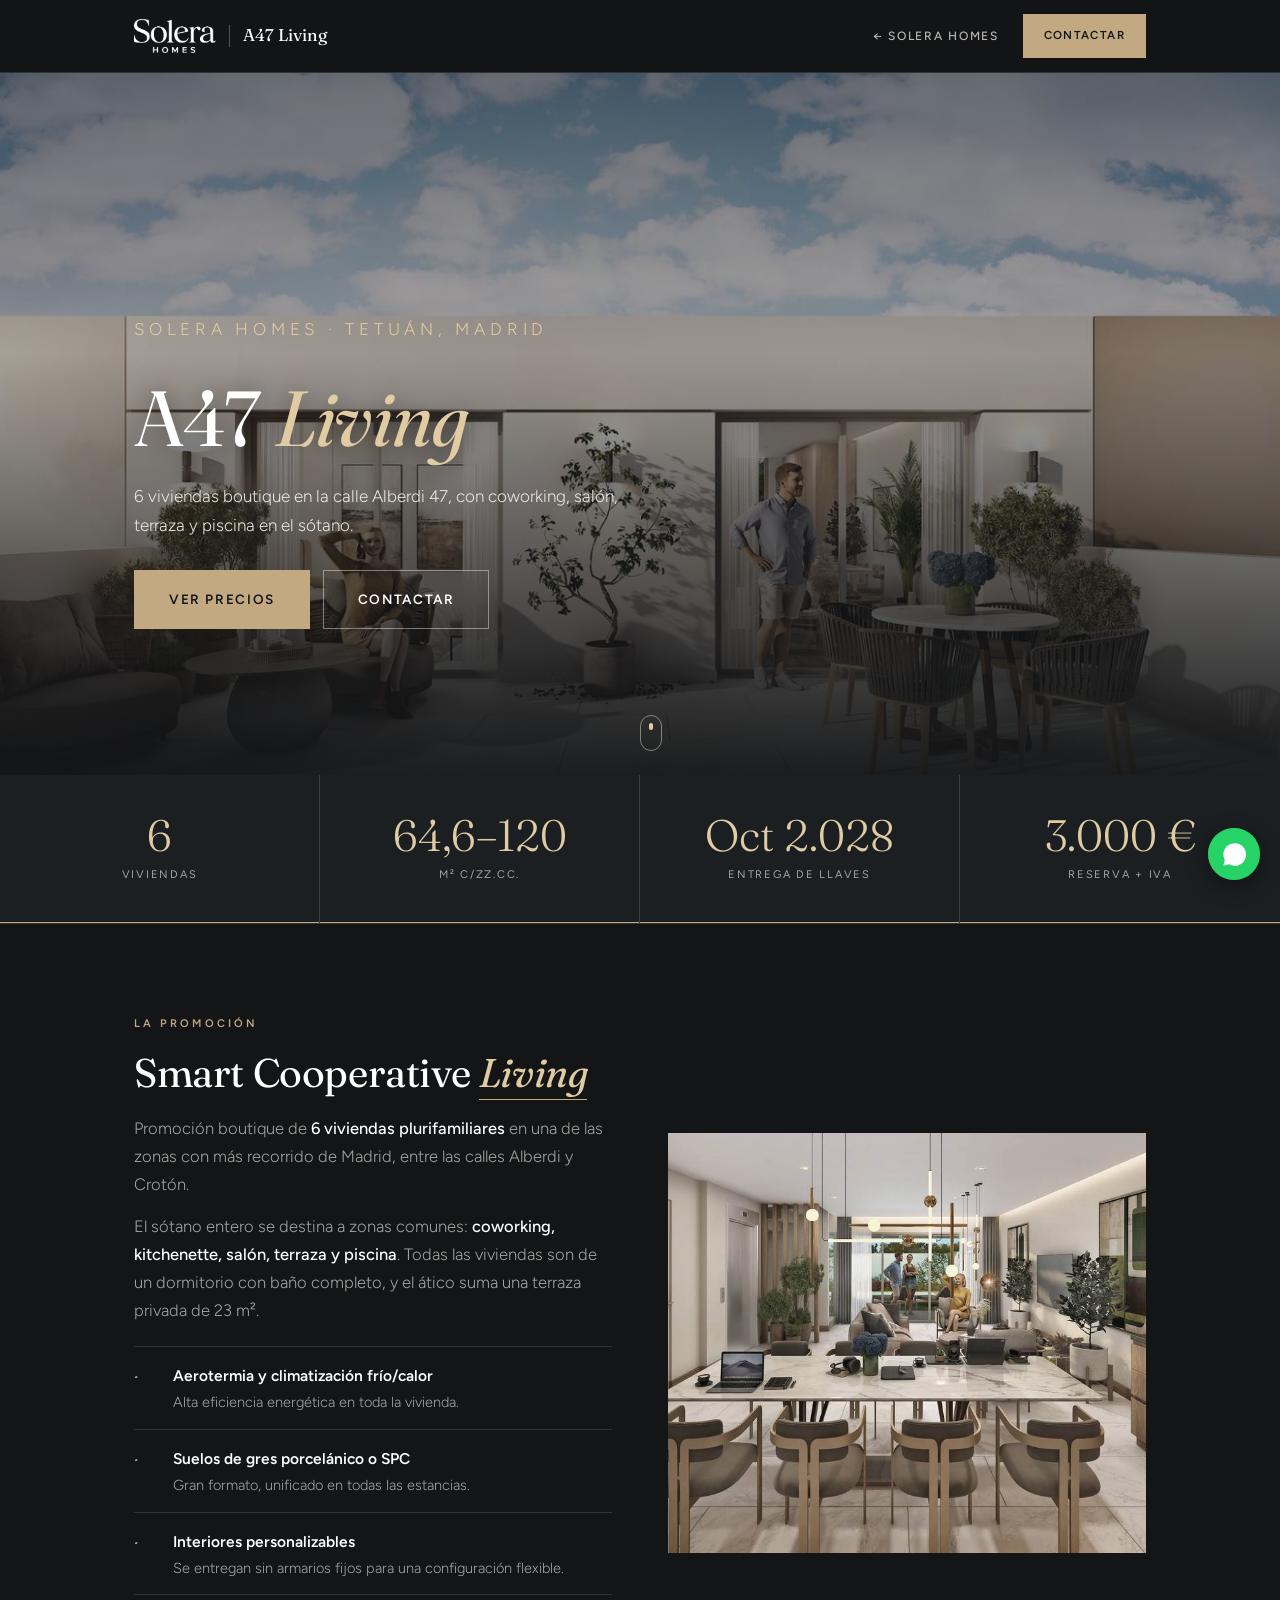
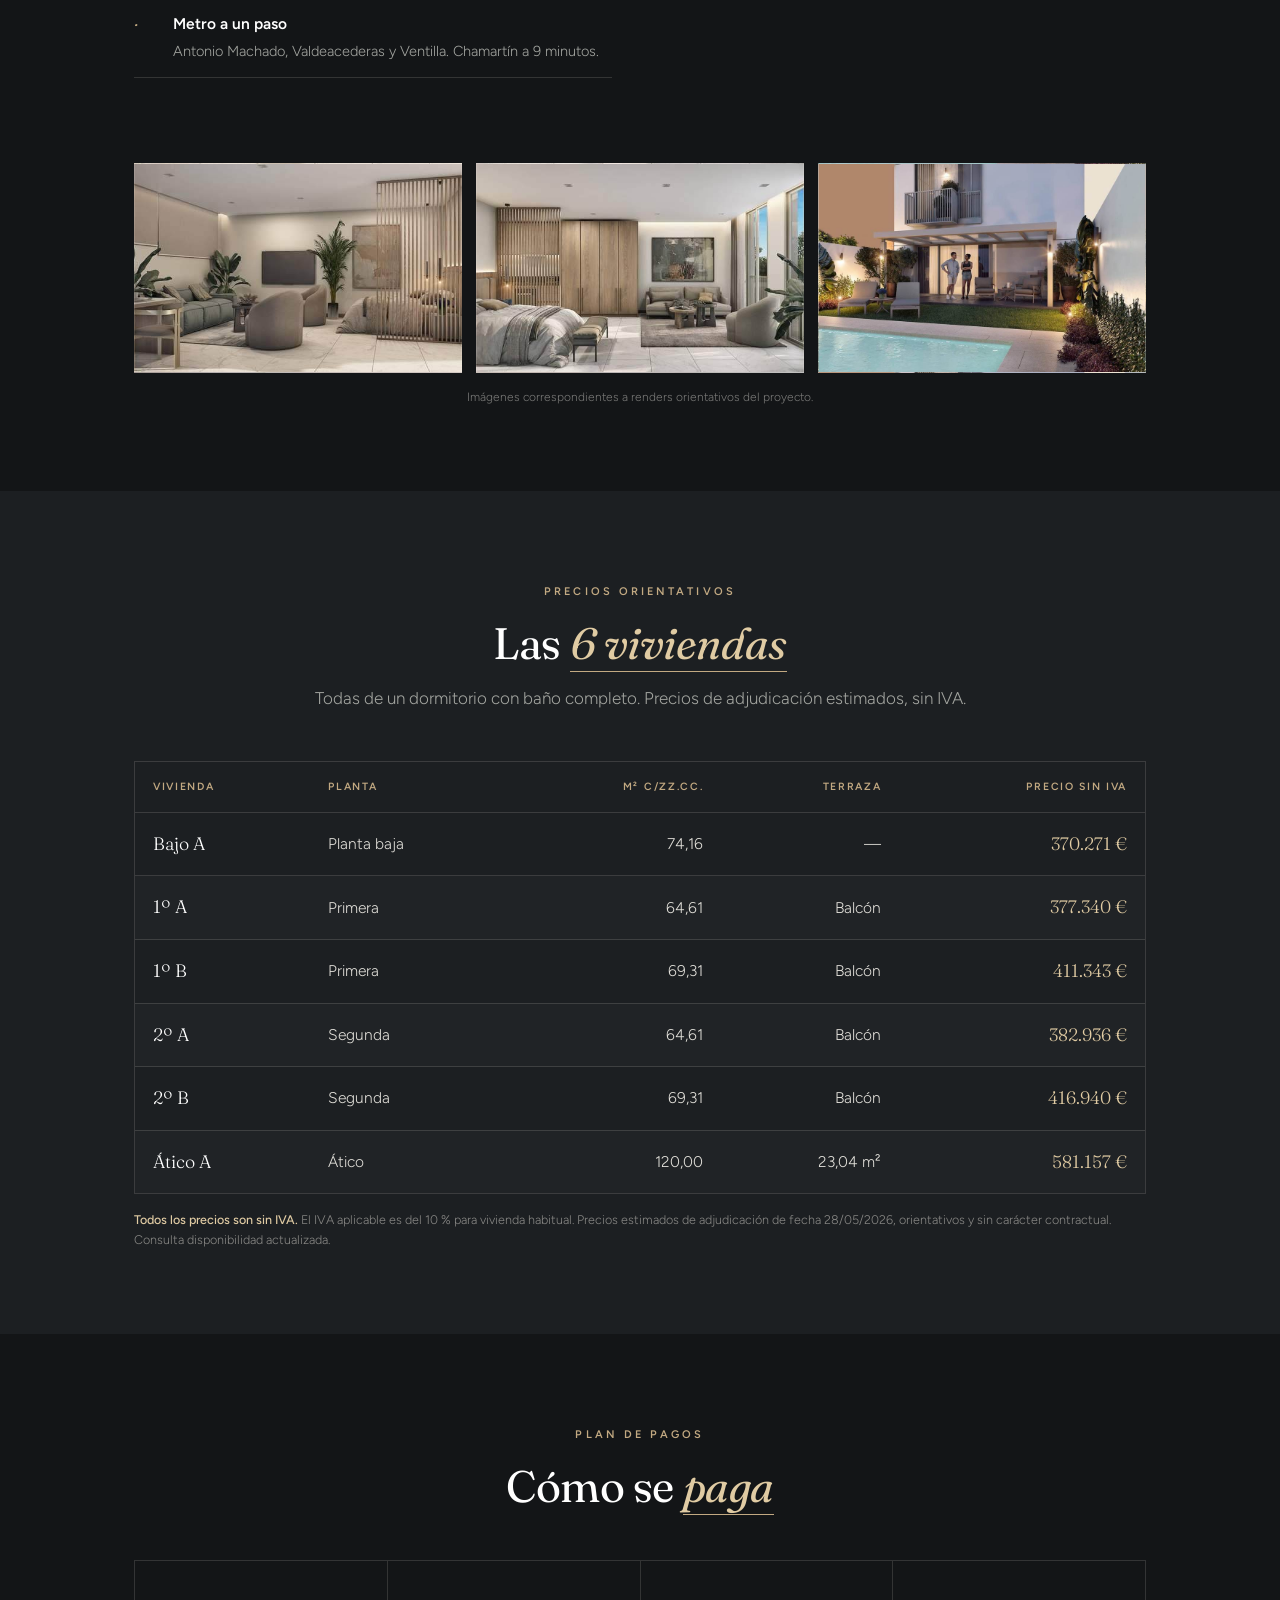
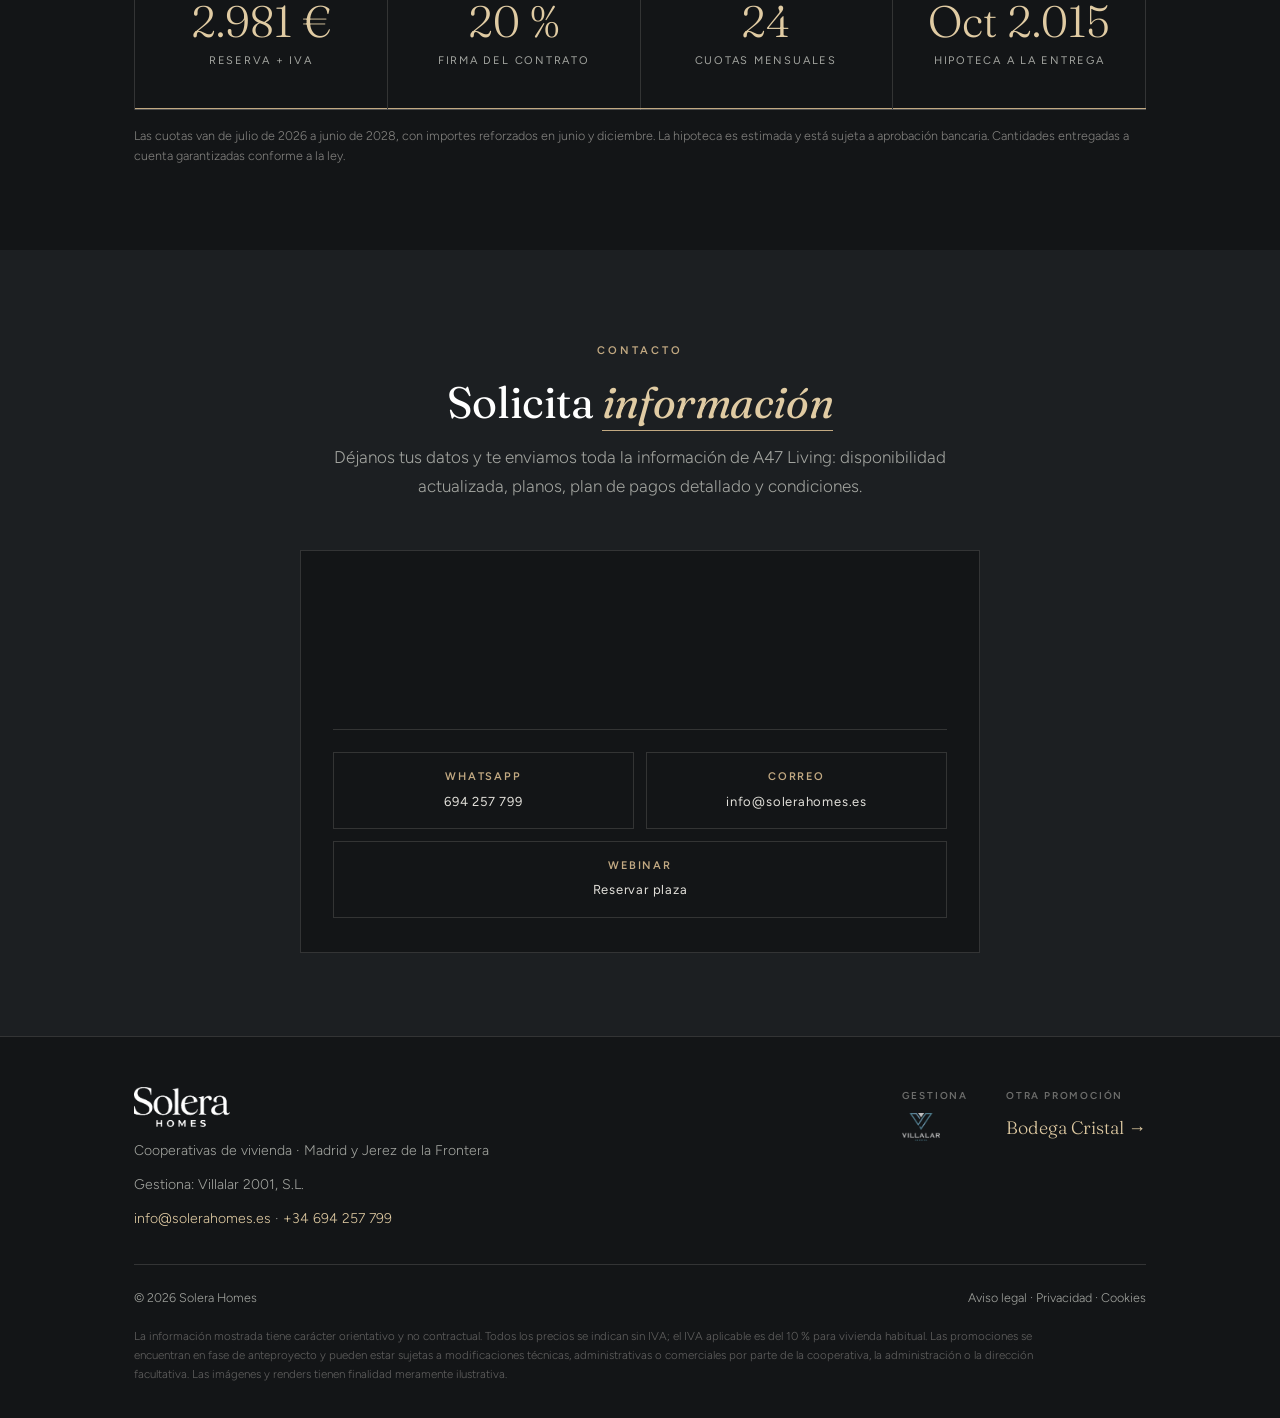
==== commit 06a85898: "chimeno update" ====
--- a/a47-living.html
+++ b/a47-living.html
@@ -184,6 +184,163 @@
 
 .hero-in{padding-left:24px;padding-right:24px}
 @media(max-width:400px){.hero-in{padding-left:18px;padding-right:18px}}
+
+/* ═══════════════ ANIMACIONES ═══════════════ */
+
+/* barra de progreso de lectura */
+#progreso-scroll{position:fixed;top:0;left:0;height:2px;width:0;z-index:100;
+  background:linear-gradient(90deg,var(--arena),var(--arena-claro));
+  transition:width .1s linear;pointer-events:none}
+
+/* nav: se compacta al bajar */
+.nav{transition:padding .35s ease, background .35s ease, box-shadow .35s ease}
+.nav.mini{padding:9px 0;box-shadow:0 6px 30px rgba(0,0,0,.45)}
+.nav.mini .nav-logo{height:28px;transition:height .35s ease}
+.nav-logo{transition:height .35s ease}
+
+/* ── entrada por scroll ── */
+[data-anim]{opacity:0;will-change:opacity,transform}
+[data-anim="up"]{transform:translateY(38px)}
+[data-anim="left"]{transform:translateX(-46px)}
+[data-anim="right"]{transform:translateX(46px)}
+[data-anim="zoom"]{transform:scale(.94)}
+[data-anim="blur"]{filter:blur(9px);transform:translateY(20px)}
+[data-anim].visto{opacity:1;transform:none;filter:none;
+  transition:opacity .85s cubic-bezier(.22,.61,.36,1),
+             transform .85s cubic-bezier(.22,.61,.36,1),
+             filter .85s ease}
+
+/* ── hero: entrada escalonada al cargar ── */
+.hero-in > *{opacity:0;transform:translateY(30px);
+  animation:heroIn 1s cubic-bezier(.22,.61,.36,1) forwards}
+.hero-in > *:nth-child(1){animation-delay:.15s}
+.hero-in > *:nth-child(2){animation-delay:.3s}
+.hero-in > *:nth-child(3){animation-delay:.45s}
+.hero-in > *:nth-child(4){animation-delay:.6s}
+@keyframes heroIn{to{opacity:1;transform:none}}
+
+/* hero: zoom lento continuo + parallax */
+.hero-bg{animation:heroZoom 20s ease-out forwards;transform-origin:center 60%}
+@keyframes heroZoom{from{transform:scale(1.14)}to{transform:scale(1.02)}}
+.hero-bg.px{animation:none}
+
+/* indicador de scroll en el hero */
+.scroll-ind{position:absolute;bottom:24px;left:50%;transform:translateX(-50%);z-index:3;
+  width:22px;height:36px;border:1px solid rgba(245,242,234,.45);border-radius:12px;
+  opacity:0;animation:heroIn .8s ease 1.2s forwards}
+.scroll-ind::after{content:"";position:absolute;top:7px;left:50%;margin-left:-2px;
+  width:4px;height:7px;border-radius:2px;background:var(--arena-claro);
+  animation:scrollPunto 1.9s ease-in-out infinite}
+@keyframes scrollPunto{0%{transform:translateY(0);opacity:1}
+  70%{transform:translateY(13px);opacity:0}100%{transform:translateY(0);opacity:0}}
+@media(max-width:760px){.scroll-ind{display:none}}
+
+/* ── cifras: contador + línea que crece ── */
+.cifra{position:relative;overflow:hidden}
+.cifra::after{content:"";position:absolute;left:0;bottom:-1px;width:0;height:2px;
+  background:var(--arena);transition:width .9s cubic-bezier(.22,.61,.36,1) .25s}
+.cifra.visto::after{width:100%}
+.cifra b{transition:color .4s ease}
+.cifra:hover b{color:#fff}
+
+/* ── subrayado animado en titulares ── */
+h2 em{position:relative;display:inline-block}
+h2 em::after{content:"";position:absolute;left:0;bottom:-4px;width:0;height:1px;
+  background:var(--arena);transition:width 1s cubic-bezier(.22,.61,.36,1) .5s}
+.visto h2 em::after, h2.visto em::after{width:100%}
+
+/* ── lista de puntos: aparece escalonada ── */
+.puntos li{opacity:0;transform:translateX(-22px);
+  transition:opacity .6s ease, transform .6s cubic-bezier(.22,.61,.36,1)}
+.puntos li.visto{opacity:1;transform:none}
+.puntos li .n{transition:color .3s ease, transform .3s ease}
+.puntos li:hover .n{color:var(--arena-claro);transform:scale(1.25)}
+.puntos li{transition:border-color .3s ease}
+.puntos li:hover{border-bottom-color:rgba(194,169,130,.5)}
+
+/* ── imágenes: zoom suave al pasar ── */
+.dos-img{overflow:hidden;position:relative}
+.dos-img::after{content:"";position:absolute;inset:0;background:inherit;
+  background-size:cover;background-position:center;transition:transform 1.2s cubic-bezier(.22,.61,.36,1)}
+.dos-img:hover{transform:none}
+
+/* ── tarjetas de promoción ── */
+.promo{transition:transform .5s cubic-bezier(.22,.61,.36,1), border-color .4s ease,
+  box-shadow .5s ease}
+.promo:hover{transform:translateY(-6px);box-shadow:0 22px 60px rgba(0,0,0,.5)}
+.promo-bg{transition:transform 1.1s cubic-bezier(.22,.61,.36,1)}
+.promo:hover .promo-bg{transform:scale(1.07)}
+.promo-link{position:relative;transition:color .3s ease}
+.promo-link::after{content:" →";opacity:0;margin-left:0;
+  transition:opacity .35s ease, margin-left .35s ease;display:inline-block}
+.promo:hover .promo-link{color:var(--arena-claro)}
+.promo:hover .promo-link::after{opacity:1;margin-left:6px}
+.promo-desde b{transition:transform .4s ease}
+.promo:hover .promo-desde b{transform:translateX(4px)}
+
+/* ── galería ── */
+.gal div{overflow:hidden;transition:transform .5s cubic-bezier(.22,.61,.36,1),
+  box-shadow .5s ease, border-color .4s ease}
+.gal div:hover{transform:scale(1.03);border-color:rgba(194,169,130,.55);
+  box-shadow:0 16px 40px rgba(0,0,0,.4);z-index:2;position:relative}
+
+/* ── tabla: filas escalonadas + resalte ── */
+tbody tr{opacity:0;transform:translateY(14px);
+  transition:opacity .5s ease, transform .5s cubic-bezier(.22,.61,.36,1), background .3s ease}
+tbody tr.visto{opacity:1;transform:none}
+tbody tr:hover td{background:rgba(194,169,130,.09)}
+tbody tr:hover td.pre{color:#fff}
+td.pre{transition:color .3s ease}
+
+/* ── cita ── */
+.cita p{position:relative}
+.cita::before{content:"";position:absolute;left:50%;top:34px;transform:translateX(-50%);
+  width:0;height:1px;background:var(--arena);transition:width 1s ease .3s}
+.cita.visto::before{width:56px}
+
+/* ── botones ── */
+.btn{position:relative;overflow:hidden}
+.btn::before{content:"";position:absolute;inset:0;background:currentColor;opacity:0;
+  transform:translateY(100%);transition:transform .4s cubic-bezier(.22,.61,.36,1), opacity .4s ease}
+.btn:hover::before{opacity:.07;transform:translateY(0)}
+.btn-arena{transition:background .25s ease, transform .25s ease, box-shadow .3s ease}
+.btn-arena:hover{transform:translateY(-2px);box-shadow:0 10px 26px rgba(194,169,130,.3)}
+.btn-linea:hover{transform:translateY(-2px)}
+.nav-btn{transition:background .25s ease, transform .25s ease}
+.nav-btn:hover{transform:translateY(-1px)}
+
+/* ── enlaces del bloque de contacto ── */
+.otras a{transition:all .3s cubic-bezier(.22,.61,.36,1)}
+.otras a:hover{transform:translateY(-3px);background:rgba(194,169,130,.07)}
+
+/* ── whatsapp: latido suave ── */
+.wa{transition:transform .3s cubic-bezier(.34,1.56,.64,1), box-shadow .3s ease}
+.wa:hover{transform:scale(1.12) rotate(-4deg);box-shadow:0 10px 34px rgba(37,211,102,.45)}
+.wa::before{content:"";position:absolute;inset:0;border-radius:50%;background:#25D366;
+  opacity:.55;animation:pulso 2.6s ease-out infinite;z-index:-1}
+@keyframes pulso{0%{transform:scale(1);opacity:.5}70%{transform:scale(1.55);opacity:0}
+  100%{transform:scale(1.55);opacity:0}}
+
+/* ── logos del pie ── */
+.rol img{transition:opacity .3s ease, transform .3s ease;opacity:.75}
+.rol img:hover{opacity:1;transform:scale(1.05)}
+
+/* respeta la preferencia del sistema */
+@media(prefers-reduced-motion:reduce){
+  *,*::before,*::after{animation:none!important;transition:none!important}
+  [data-anim],.puntos li,tbody tr,.hero-in > *{opacity:1!important;transform:none!important;filter:none!important}
+  .cifra::after{width:100%}
+  h2 em::after{width:100%}
+}
+
+
+/* el desplazamiento lateral de las animaciones no debe generar scroll horizontal */
+body{overflow-x:hidden}
+section{overflow-x:clip}
+@media(max-width:900px){
+  [data-anim="left"]{transform:translateY(30px)}
+  [data-anim="right"]{transform:translateY(30px)}
+}
 </style>
 </head>
 <body>
@@ -358,6 +515,113 @@
   let n = 0;
   const t = setInterval(()=>{ activa(); if(++n > 16) clearInterval(t); }, 500);
 })();
+
+/* ═══════════════ ANIMACIONES ═══════════════ */
+(function(){
+  const reduce = matchMedia('(prefers-reduced-motion: reduce)').matches;
+
+  /* --- barra de progreso de lectura --- */
+  const barra = document.createElement('div');
+  barra.id = 'progreso-scroll';
+  document.body.appendChild(barra);
+
+  /* --- indicador de scroll en el hero --- */
+  const hero = document.querySelector('.hero');
+  if(hero && !reduce){
+    const ind = document.createElement('span');
+    ind.className = 'scroll-ind';
+    hero.appendChild(ind);
+  }
+
+  /* --- asignar animaciones automáticamente --- */
+  const asigna = (sel, tipo) => document.querySelectorAll(sel).forEach(el=>{
+    if(!el.closest('.hero')) el.setAttribute('data-anim', tipo);
+  });
+  asigna('.head', 'up');
+  asigna('.txt', 'left');
+  asigna('.dos-img', 'right');
+  asigna('.promo', 'up');
+  asigna('.gal div', 'zoom');
+  asigna('.tabla-wrap', 'up');
+  asigna('.tabla-nota', 'up');
+  asigna('.cifra', 'up');
+  asigna('.cita', 'blur');
+  asigna('.form-box', 'up');
+  asigna('.otras', 'up');
+  asigna('section > .wrap > h2, .txt h2', 'up');
+
+  /* --- contador numérico --- */
+  function cuenta(el){
+    const txt = el.textContent.trim();
+    const m = txt.match(/^([^\d]*)([\d.,]+)([^\d]*)$/);
+    if(!m) return;
+    const bruto = m[2];
+    /* solo números simples: 48, 100, 3.000, 6 */
+    if(!/^\d{1,3}(\.\d{3})*$/.test(bruto) && !/^\d+$/.test(bruto)) return;
+    const destino = parseInt(bruto.replace(/\./g,''), 10);
+    if(isNaN(destino) || destino === 0) return;
+    const dur = 1100, ini = performance.now();
+    const sep = n => n.toString().replace(/\B(?=(\d{3})+(?!\d))/g, '.');
+    function paso(t){
+      const p = Math.min((t - ini) / dur, 1);
+      const e = 1 - Math.pow(1 - p, 3);          /* easing suave al final */
+      el.textContent = m[1] + sep(Math.round(destino * e)) + m[3];
+      if(p < 1) requestAnimationFrame(paso);
+    }
+    requestAnimationFrame(paso);
+  }
+
+  /* --- observador único --- */
+  const obs = new IntersectionObserver(es=>{
+    es.forEach(e=>{
+      if(!e.isIntersecting) return;
+      const el = e.target;
+      el.classList.add('visto');
+
+      /* elementos hijos escalonados */
+      if(el.classList.contains('cifra')){
+        const b = el.querySelector('b');
+        if(b && !reduce) cuenta(b);
+      }
+      if(el.tagName === 'UL' && el.classList.contains('puntos')){
+        [...el.children].forEach((li,i)=> setTimeout(()=>li.classList.add('visto'), i*110));
+      }
+      if(el.classList.contains('tabla-wrap')){
+        el.querySelectorAll('tbody tr').forEach((tr,i)=> setTimeout(()=>tr.classList.add('visto'), 200 + i*90));
+      }
+      obs.unobserve(el);
+    });
+  }, {threshold:.14, rootMargin:'0px 0px -40px 0px'});
+
+  /* retardo escalonado entre hermanos del mismo grupo */
+  document.querySelectorAll('.cifras-grid, .promos, .gal').forEach(grupo=>{
+    [...grupo.children].forEach((h,i)=> h.style.transitionDelay = (i*95)+'ms');
+  });
+
+  document.querySelectorAll('[data-anim], .puntos, .tabla-wrap').forEach(el=>obs.observe(el));
+
+  /* --- scroll: barra, nav y parallax del hero --- */
+  const nav = document.querySelector('.nav');
+  const bg = document.querySelector('.hero-bg');
+  let tick = false;
+  function onScroll(){
+    const y = scrollY;
+    const alto = document.documentElement.scrollHeight - innerHeight;
+    barra.style.width = (alto > 0 ? (y/alto)*100 : 0) + '%';
+    if(nav) nav.classList.toggle('mini', y > 90);
+    if(bg && !reduce && y < innerHeight){
+      bg.style.transform = 'translateY(' + (y*0.28) + 'px) scale(1.06)';
+      bg.classList.add('px');
+    }
+    tick = false;
+  }
+  addEventListener('scroll', ()=>{
+    if(!tick){ requestAnimationFrame(onScroll); tick = true; }
+  }, {passive:true});
+  /* el parallax solo empieza cuando termina el zoom de entrada */
+  setTimeout(()=>{ if(bg) bg.classList.add('px'); }, 2100);
+  onScroll();
+})();
 </script>
 </body>
 </html>
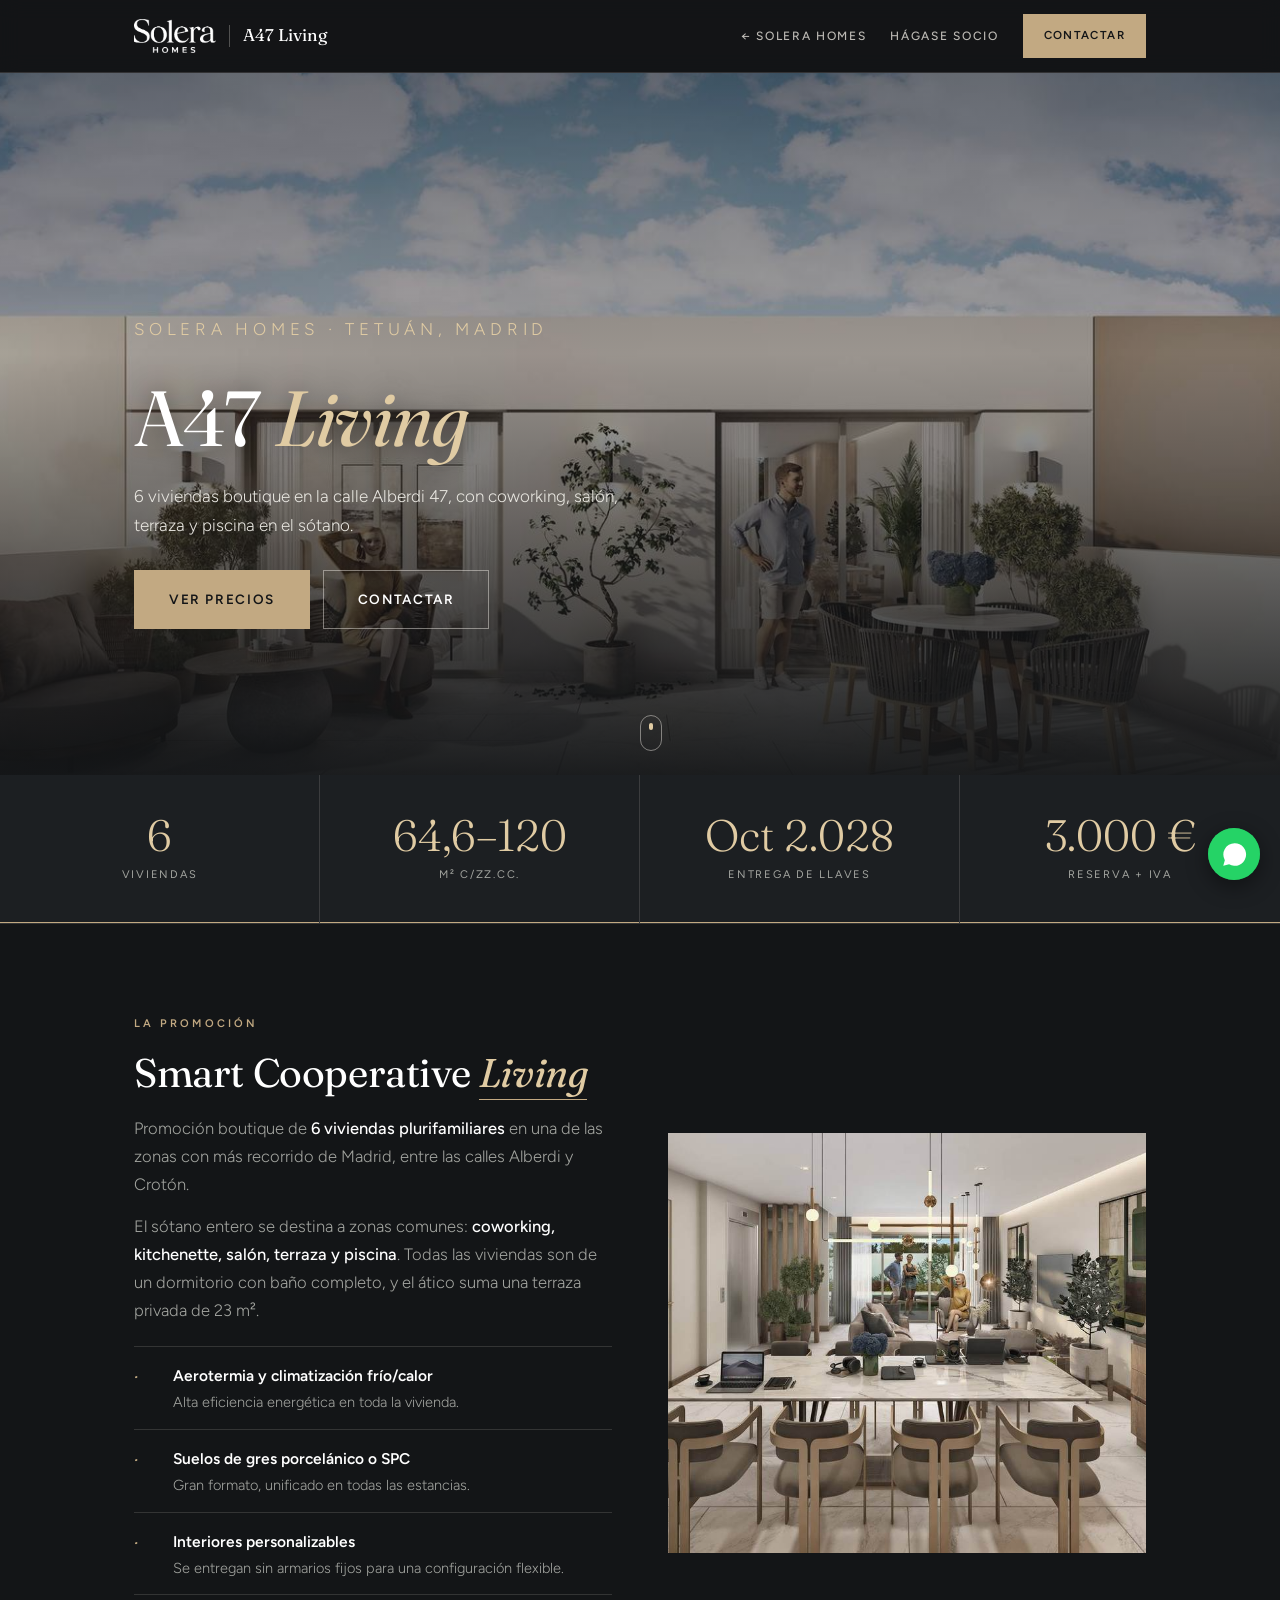
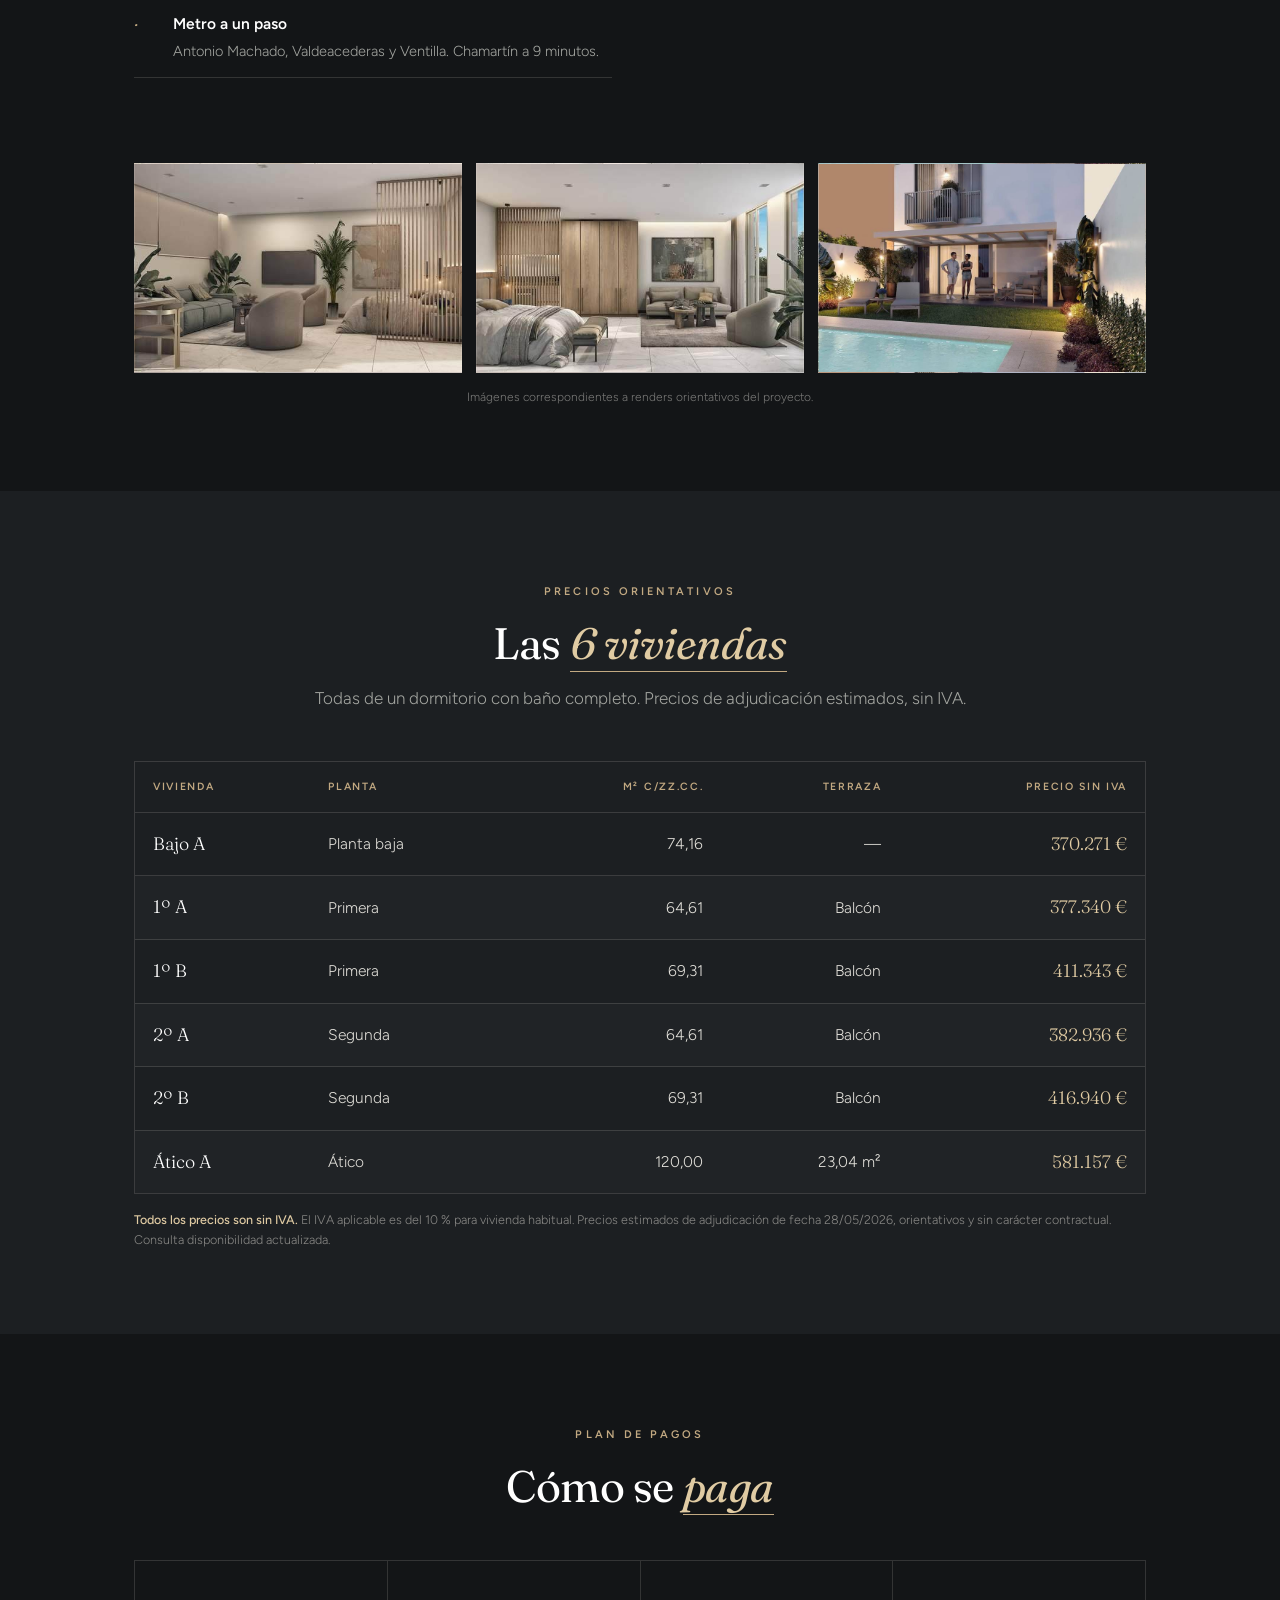
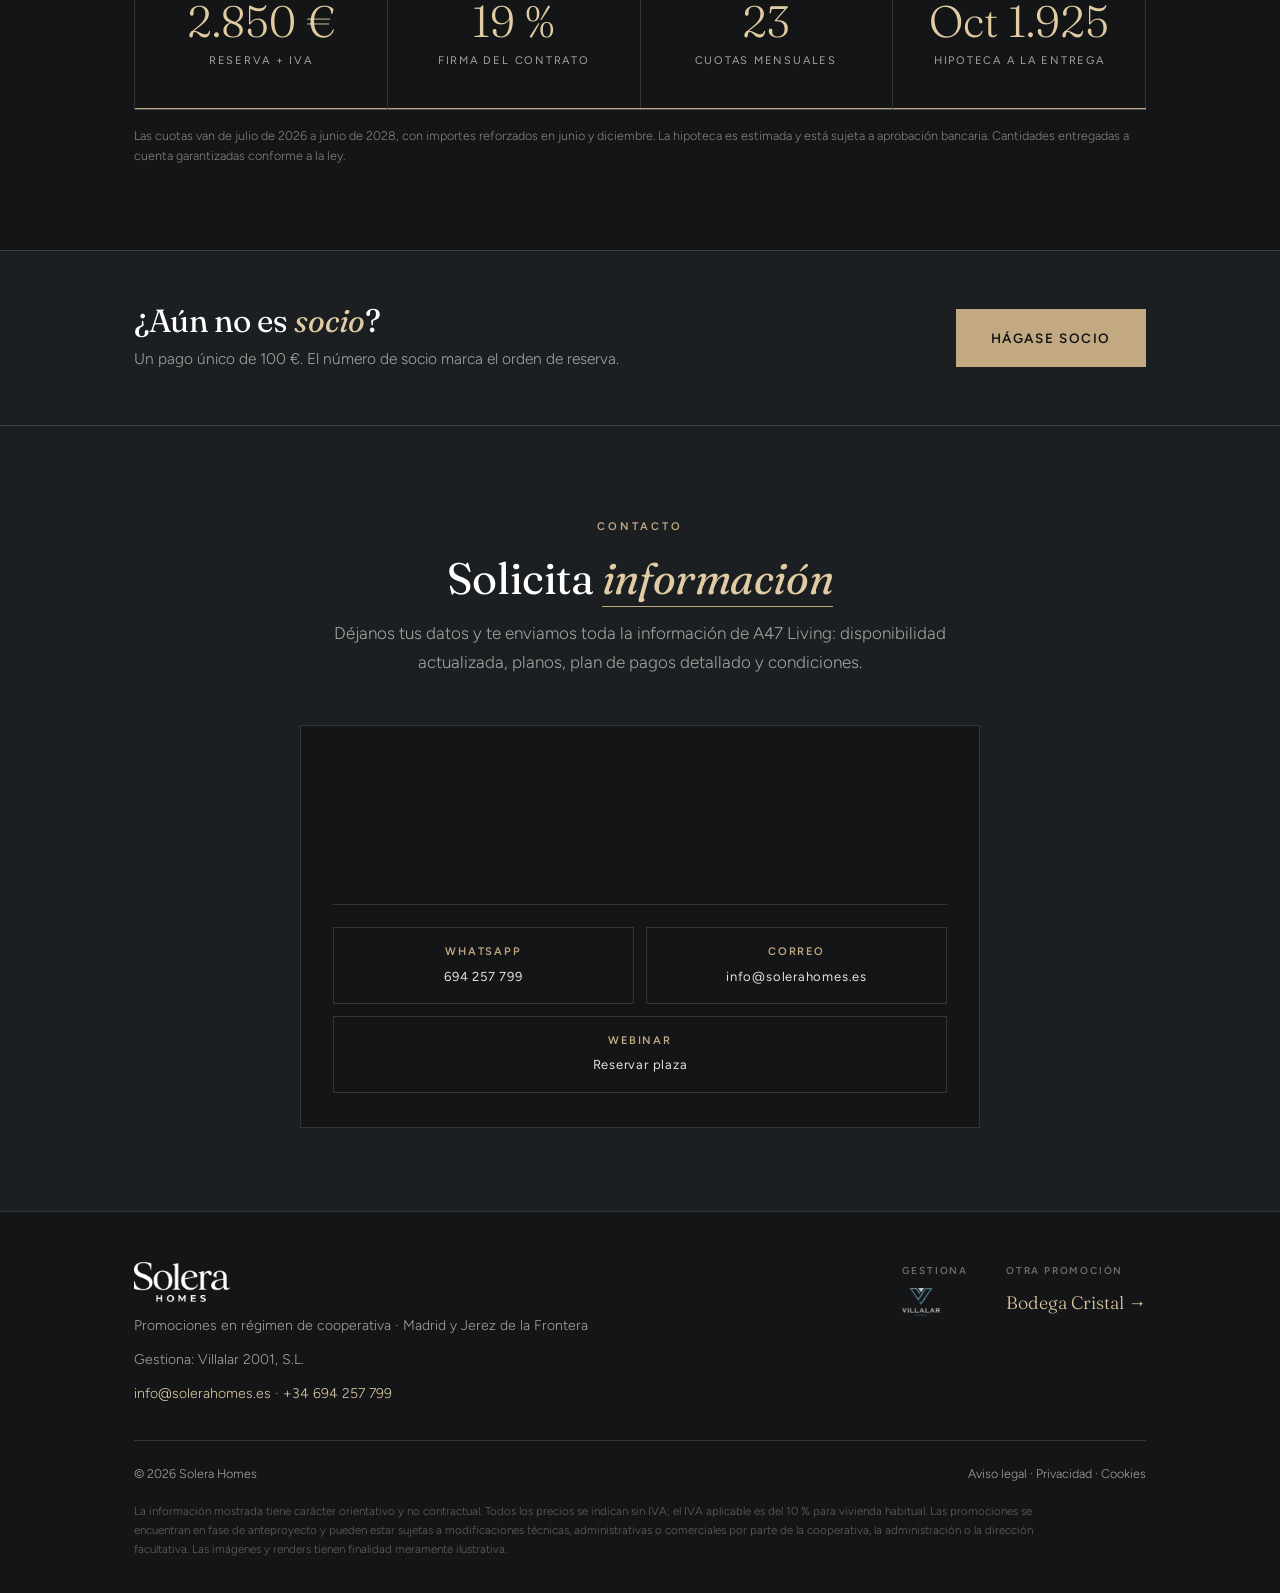
==== commit 75bd7818: "socios" ====
--- a/a47-living.html
+++ b/a47-living.html
@@ -341,6 +341,13 @@
   [data-anim="left"]{transform:translateY(30px)}
   [data-anim="right"]{transform:translateY(30px)}
 }
+
+/* banda de socios */
+.banda{background:var(--carbon);border-top:1px solid var(--linea);border-bottom:1px solid var(--linea);padding:52px 0}
+.banda-in{display:flex;align-items:center;justify-content:space-between;gap:28px;flex-wrap:wrap}
+.banda-in h2{font-size:clamp(23px,3vw,32px);margin-bottom:6px}
+.banda-in p{color:var(--gris);font-weight:300;font-size:15.5px;margin:0}
+@media(max-width:700px){.banda-in{flex-direction:column;align-items:flex-start}.banda-in .btn{width:100%}}
 </style>
 </head>
 <body>
@@ -351,6 +358,7 @@
   </div>
   <nav class="nav-links">
     <a class="l" href="index.html">← Solera Homes</a>
+    <a class="l" href="socios.html">Hágase socio</a>
     <a class="btn nav-btn" href="#contacto">Contactar</a>
   </nav>
 </div></header>
@@ -447,6 +455,16 @@
     <p class="tabla-nota">Las cuotas van de julio de 2026 a junio de 2028, con importes reforzados en junio y diciembre. La hipoteca es estimada y está sujeta a aprobación bancaria. Cantidades entregadas a cuenta garantizadas conforme a la ley.</p>
   </div>
 </section>
+<section class="banda">
+  <div class="wrap banda-in">
+    <div>
+      <h2>¿Aún no es <em>socio</em>?</h2>
+      <p>Un pago único de 100 €. El número de socio marca el orden de reserva.</p>
+    </div>
+    <a class="btn btn-arena" href="socios.html">Hágase socio</a>
+  </div>
+</section>
+
 <section class="contacto" id="contacto">
   <div class="wrap">
     <div class="head">
@@ -470,7 +488,7 @@
   <div class="foot-top">
     <div>
       <a href="index.html"><img class="foot-logo" src="[data-uri]" alt="Solera Homes"></a>
-      <p>Cooperativas de vivienda · Madrid y Jerez de la Frontera</p>
+      <p>Promociones en régimen de cooperativa · Madrid y Jerez de la Frontera</p>
       <p style="margin-top:10px">Gestiona: Villalar 2001, S.L.</p>
       <p style="margin-top:10px"><a href="mailto:info@solerahomes.es">info@solerahomes.es</a> · <a href="tel:+34694257799">+34 694 257 799</a></p>
     </div>
